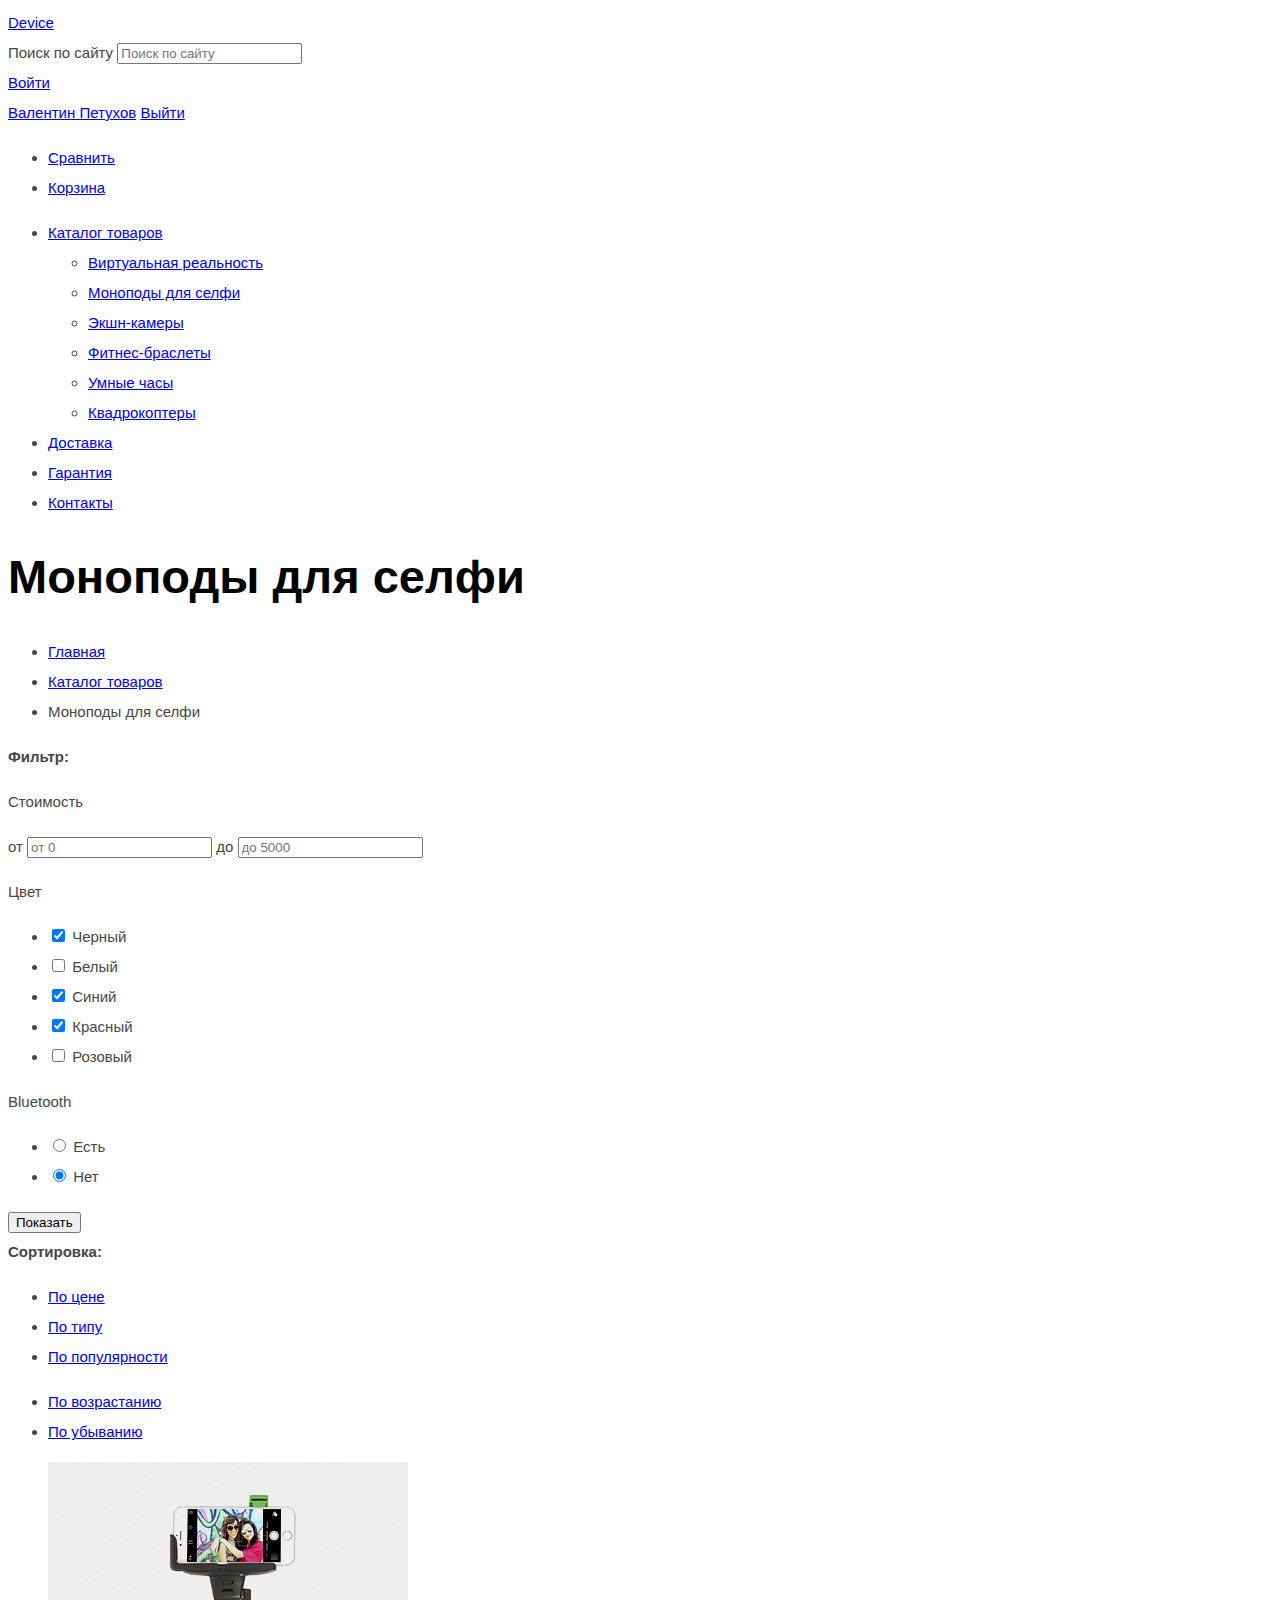
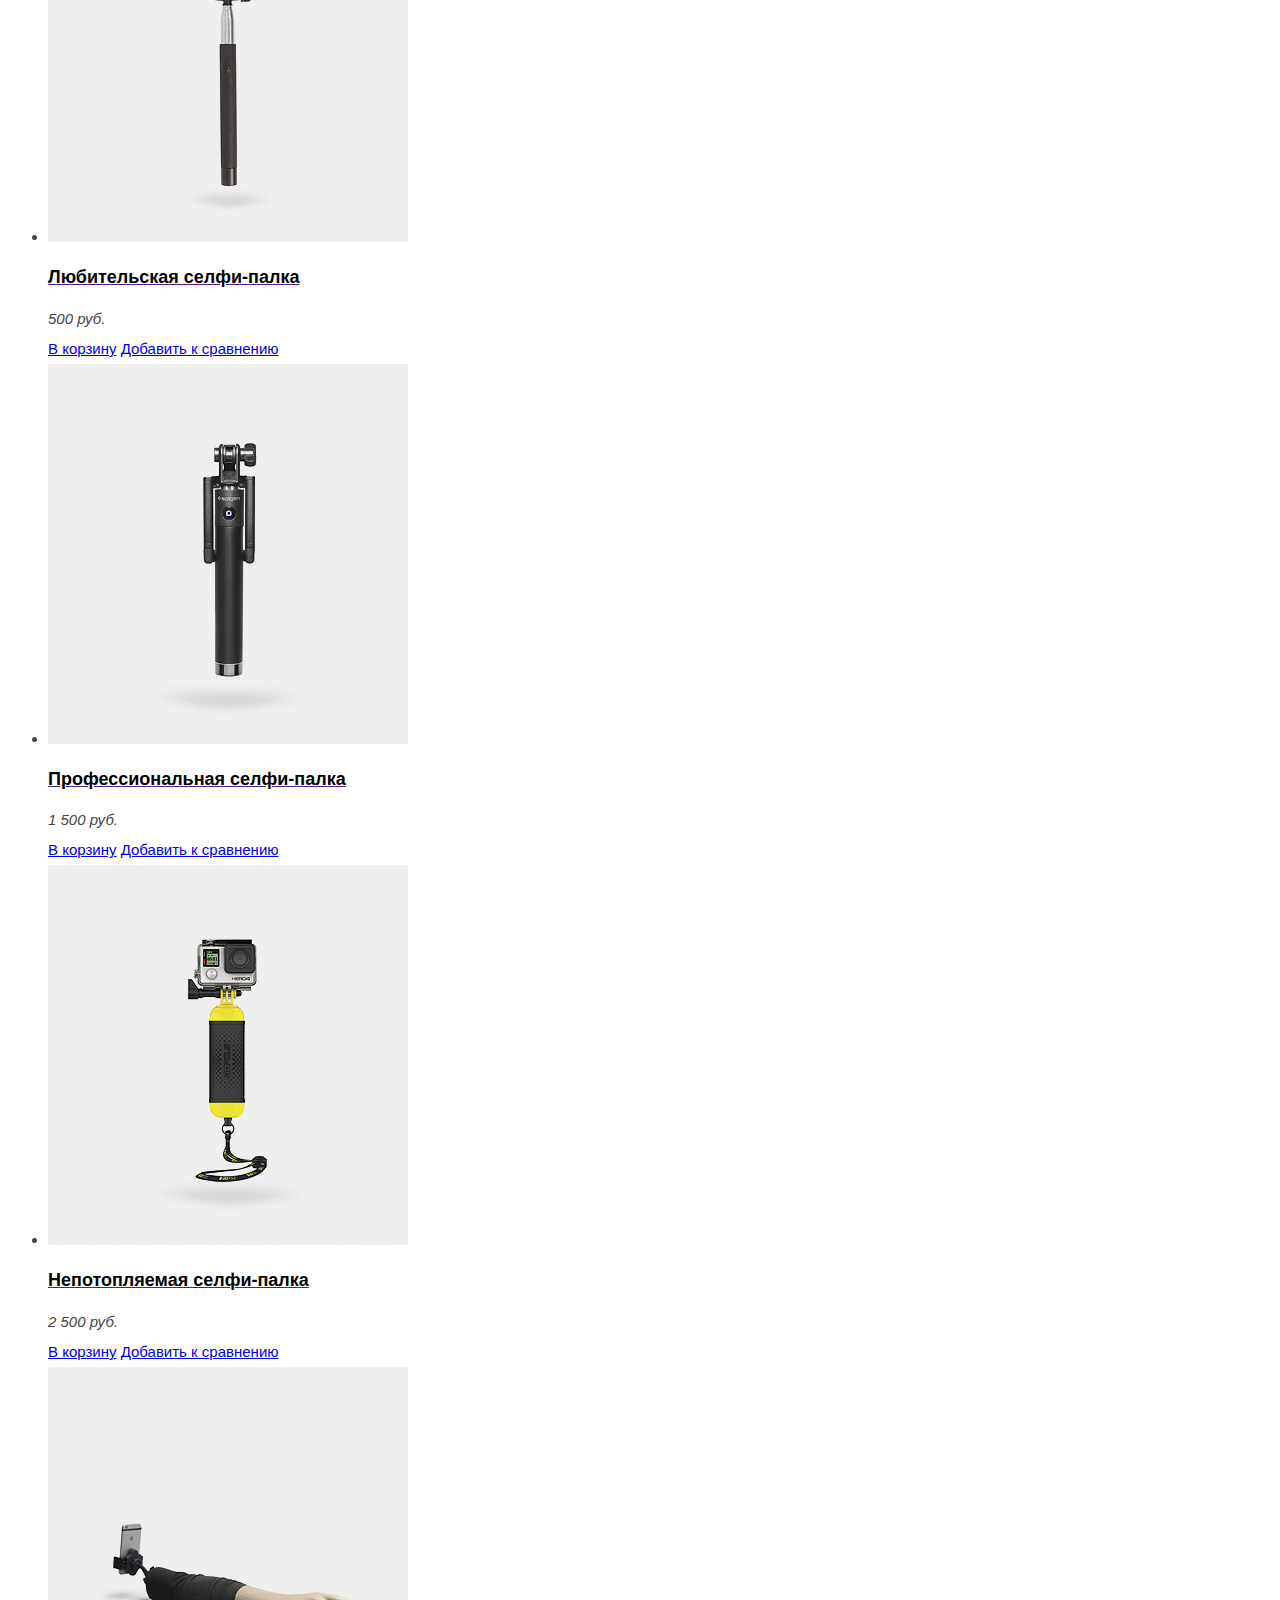
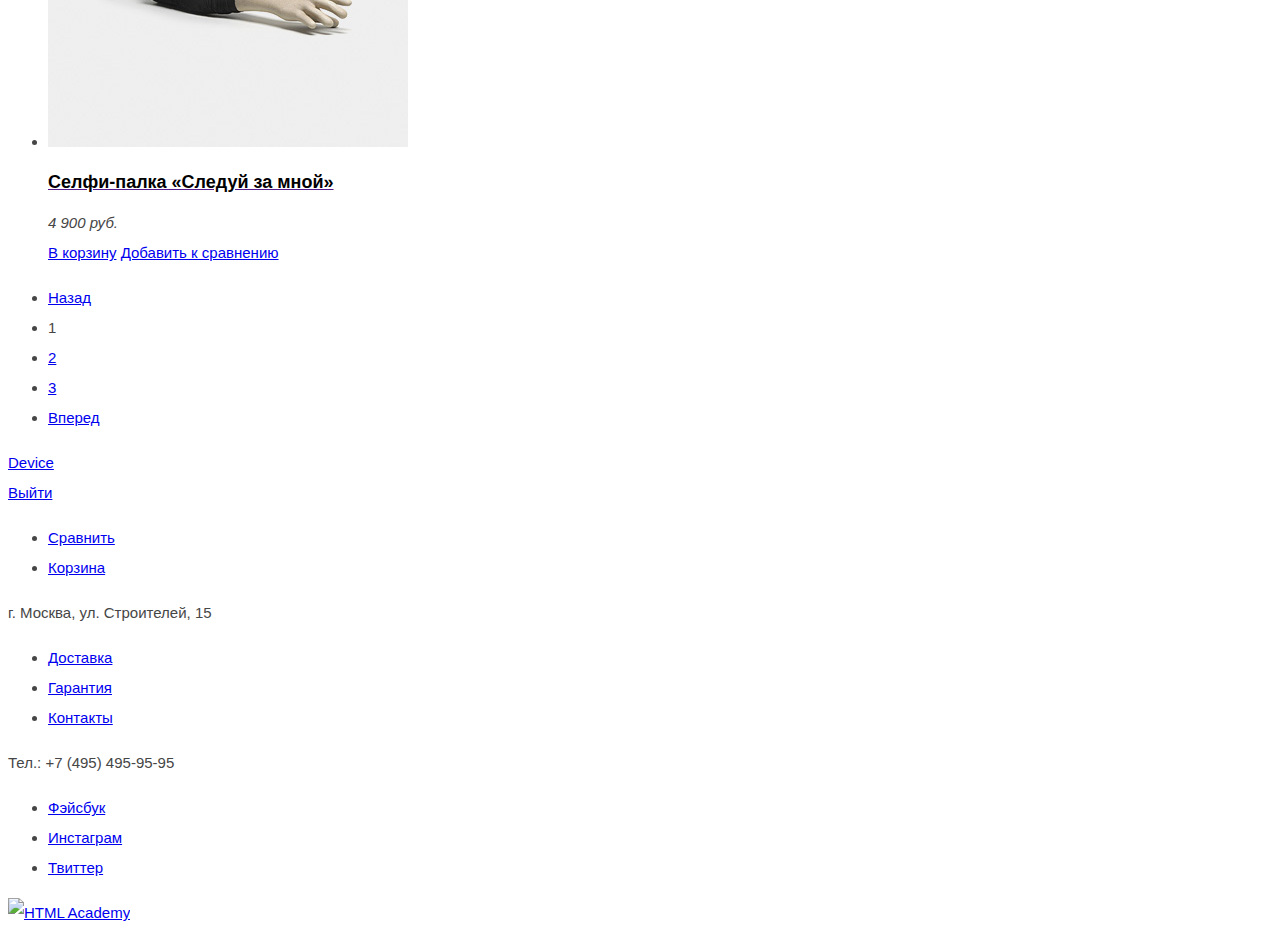
==== catalog.html @ 4ac7f6d6 "нарезка графики + подключение style.css" ====
<!DOCTYPE html>
<html lang="ru">
  <head>
    <meta charset="utf-8">
    <title>HTML Academy: Девайс</title>
    <link href="css/style.css" rel="stylesheet">
  </head>
  <body>
    <header class="main-head container">
      <section class="main-menu">
        <section class="logo">
          <a href="index.html" class="logo-link">Device</a>
        </section>
        <section class="user-menu">
          <section class="search">
            <form method="get">
              <label for="search-field">Поиск по сайту</label>
              <input type="search" id="search-field" name="search" placeholder="Поиск по сайту">
            </form>
          </section>
          <section class="login">
            <div class="login-enter">
              <a href="#">Войти</a>
            </div>
            <div class="login-info">
              <a href="#">Валентин Петухов</a>
              <a href="#">Выйти</a>
            </div>
          </section>
          <section class="cart">
            <ul class="cart-list">
              <li class="cart-item">
                <a href="#">Сравнить</a>
              </li>
              <li class="cart-item">
                <a href="#">Корзина</a>
              </li>
            </ul>
          </section>
        </section>
        <nav class="main-navigation">
          <ul>
            <li>
              <a href="#">Каталог товаров</a>
              <ul class="menu-catalog">
                <li>
                  <a href="#">Виртуальная реальность</a>
                </li>
                <li>
                  <a href="#">Моноподы для селфи</a>
                </li>
                <li>
                  <a href="#">Экшн-камеры</a>
                </li>
                <li>
                  <a href="#">Фитнес-браслеты</a>
                </li>
                <li>
                  <a href="#">Умные часы</a>
                </li>
                <li>
                  <a href="#">Квадрокоптеры</a>
                </li>
              </ul>
            </li>
            <li>
              <a href="#">Доставка</a>
            </li>
            <li>
              <a href="#">Гарантия</a>
            </li>
            <li>
              <a href="#">Контакты</a>
            </li>
          </ul>
        </nav>
      </section>
    </header>
    <main>
      <section class="title-catalog">
        <h1>Моноподы для селфи</h1>
      </section>
      <div class="breadcrumbs">
        <ul>
          <li>
            <a href="index.html">Главная</a>
          </li>
          <li>
            <a href="#">Каталог товаров</a>
          </li>
          <li>
            <a>Моноподы для селфи</a>
          </li>
        </ul>
      </div>
      <aside class="filter">
        <div class="filter-title">
          <b>Фильтр:</b>
        </div>
        <form action="#" method="get">
          <div class="filter-cost">
            <p class="filter-name">Стоимость</p>
            <div class="range-controls">
              <div class="scale">
                <div class="toggle-min"></div>
                <div class="toggle-max"></div>
              </div>
            </div>
            <div class="price-controls">
              <label for="min-price-field">от</label>
              <input type="text" id="min-price-field" name="min-price" placeholder="от 0">
              <label for="max-price-field">до</label>
              <input type="text" id="max-price-field" name="max-price" placeholder="до 5000">
            </div>
          </div>
          <div class="filter-color">
            <p class="filter-name">Цвет</p>
            <ul>
              <li>
                <input type="checkbox" id="black-field" name="black" checked>
                <label for="black-field">Черный</label>
              </li>
              <li>
                <input  type="checkbox" id="white-field" name="white">
                <label for="white-field">Белый</label>
              </li>
              <li>
                <input type="checkbox" id="blue-field" name="blue" checked>
                <label for="blue-field">Синий</label>
              </li>
              <li>
                <input type="checkbox" id="red-field" name="red" checked>
                <label for="red-field">Красный</label>
              </li>
              <li>
                <input type="checkbox" id="pink-field" name="pink">
                <label for="pink-field">Розовый</label>
              </li>
            </ul>
          </div>
          <div class="filter-bluetooth">
            <p class="filter-name">Bluetooth</p>
            <ul>
              <li>
                <input type="radio" id="yes-field" name="bluethooth" value="Есть" checked>
                <label for="yes-field">Есть</label>
              </li>
              <li>
                <input type="radio" id="no-field" name="bluethooth" value="Нет" checked>
                <label for="no-field">Нет</label>
              </li>
            </ul>
          </div>
          <button type="submit">Показать</button>
        </form>
      </aside>
      <section class="content-catalog">
        <div class="sorting">
          <b>Сортировка:</b>
          <ul class="sorting-list">
            <li>
              <a href="#">По цене</a>
            </li>
            <li>
              <a href="#">По типу</a>
            </li>
            <li>
              <a href="#">По популярности</a>
            </li>
          </ul>
          <ul class="sorting-sign">
            <li>
              <a href="#">По возрастанию</a>
            </li>
            <li>
              <a href="#">По убыванию</a>
            </li>
          </ul>
        </div>
      </section>
      <section class="shop-items">
        <ul>
          <li>
            <div class="items-foto">
              <img src="img/item-1.jpg" width="360" height="380" alt="Любительская селфи-палка">
            </div>
            <div class="items-description">
              <a href="" class="items-name"><h2>Любительская селфи-палка</h2></a>
              <i class="items-price">500 руб.</i>
            </div>
            <div class="items-add">
              <a href="#" class="btn">В корзину</a>
              <a href="#" class="items-comparison">Добавить к сравнению</a>
            </div>
          </li>
          <li>
            <div class="items-foto">
              <img src="img/item-2.jpg" width="360" height="380"  alt="Профессиональная селфи-палка ">
            </div>
            <div class="items-description">
              <a href="" class="items-name"><h2>Профессиональная селфи-палка</h2></a>
              <i class="items-price">1 500 руб.</i>
            </div>
            <div class="items-add">
              <a href="#" class="btn">В корзину</a>
              <a href="#" class="items-comparison">Добавить к сравнению</a>
            </div>
          </li>
          <li>
            <div class="items-foto">
              <img src="img/item-3.jpg" width="360" height="380"  alt="Непотопляемая селфи-палка">
            </div>
            <div class="items-description">
              <a href="" class="items-name"><h2>Непотопляемая селфи-палка</h2></a>
              <i class="items-price">2 500 руб.</i>
            </div>
            <div class="items-add">
              <a href="#" class="btn">В корзину</a>
              <a href="#" class="items-comparison">Добавить к сравнению</a>
            </div>
          </li>
          <li>
            <div class="items-foto">
              <img src="img/item-4.jpg" width="360" height="380"  alt="Селфи-палка «Следуй за мной»">
            </div>
            <div class="items-description">
              <a href="" class="items-name"><h2>Селфи-палка «Следуй за мной»</h2></a>
              <i class="items-price">4 900 руб.</i>
            </div>
            <div class="items-add">
              <a href="#" class="btn">В корзину</a>
              <a href="#" class="items-comparison">Добавить к сравнению</a>
            </div>
          </li>
        </ul>
      </section>
      <div class="pagination">
        <ul>
          <li>
            <a href="#">Назад</a>
          </li>
          <li>
            <a>1</a>
          </li>
          <li>
            <a href="#">2</a>
          </li>
          <li>
            <a href="#">3</a>
          </li>
          <li>
            <a href="#">Вперед</a>
          </li>
        </ul>
      </div>
    </main>
    <footer>
      <div class="container">
        <section class="user-menu-footer">
          <section class="logo">
            <a href="index.html" class="logo-link">Device</a>
          </section>
          <div class="login-enter">
            <a href="#">Выйти</a>
          </div>
          <section class="cart">
            <ul class="cart-list">
              <li class="cart-item">
                <a href="#">Сравнить</a>
              </li>
              <li class="cart-item">
                <a href="#">Корзина</a>
              </li>
            </ul>
            </section>
        </section>
        <section class="contacts-footer">
          <p>г. Москва, ул. Строителей, 15 </p>
          <ul>
            <li>
              <a href="#">Доставка</a>
            </li>
            <li>
              <a href="#">Гарантия</a>
            </li>
            <li>
              <a href="#">Контакты</a>
            </li>
          </ul>
          <p>Тел.: +7 (495) 495-95-95</p>
        </section>
        <section class="social-footer">
          <ul>
            <li>
              <a href="#" class="btn-social">Фэйсбук</a>
            </li>
            <li>
              <a href="#" class="btn-social">Инстаграм</a>
            </li>
            <li>
              <a href="#" class="btn-social">Твиттер</a>
            </li>
          </ul>
          <div class="html-academy">
            <a href="https://htmlacademy.ru/intensive/htmlcss">
              <img src="htmlacademy.png" width="27" height="34" alt="HTML Academy">
            </a>
          </div>
        </section>
      </div>
    </footer>
  </body>
</html>
---- css/style.css ----
html,
body {
  font-family: "Open Sans", Arial, sans-serif;
  font-size: 15px;
  line-height: 30px;
  font-weight: 400;
  color: #464646;
}

.title-catalog h1 {
  font-family: "Gilroy", Arial, sans-serif;
  font-size: 47px;
  line-height: 120%;
  font-weight: 700;
  color: #000000;
}

.items-name h2 {
  font-family: "Gilroy", Arial, sans-serif;
  font-size: 18px;
  line-height: 120%;
  font-weight: 700;
  color: #000000;
}
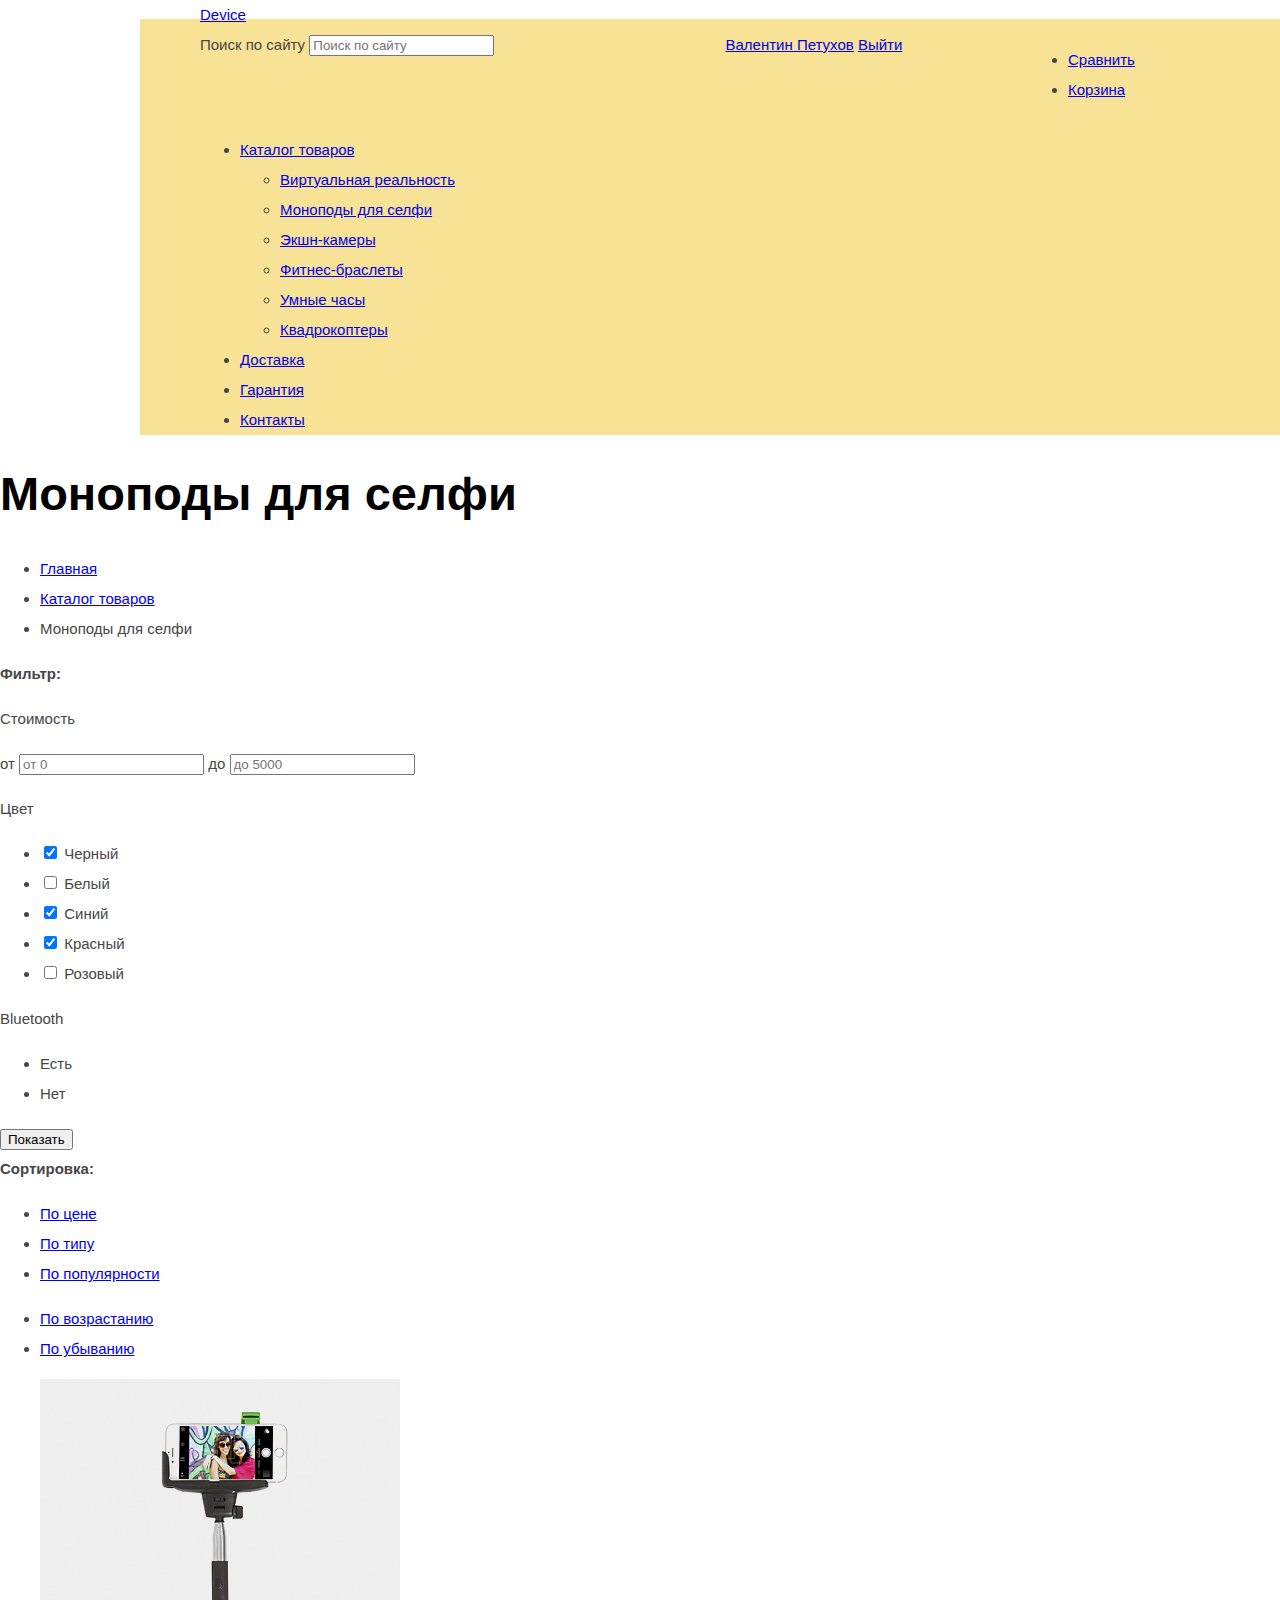
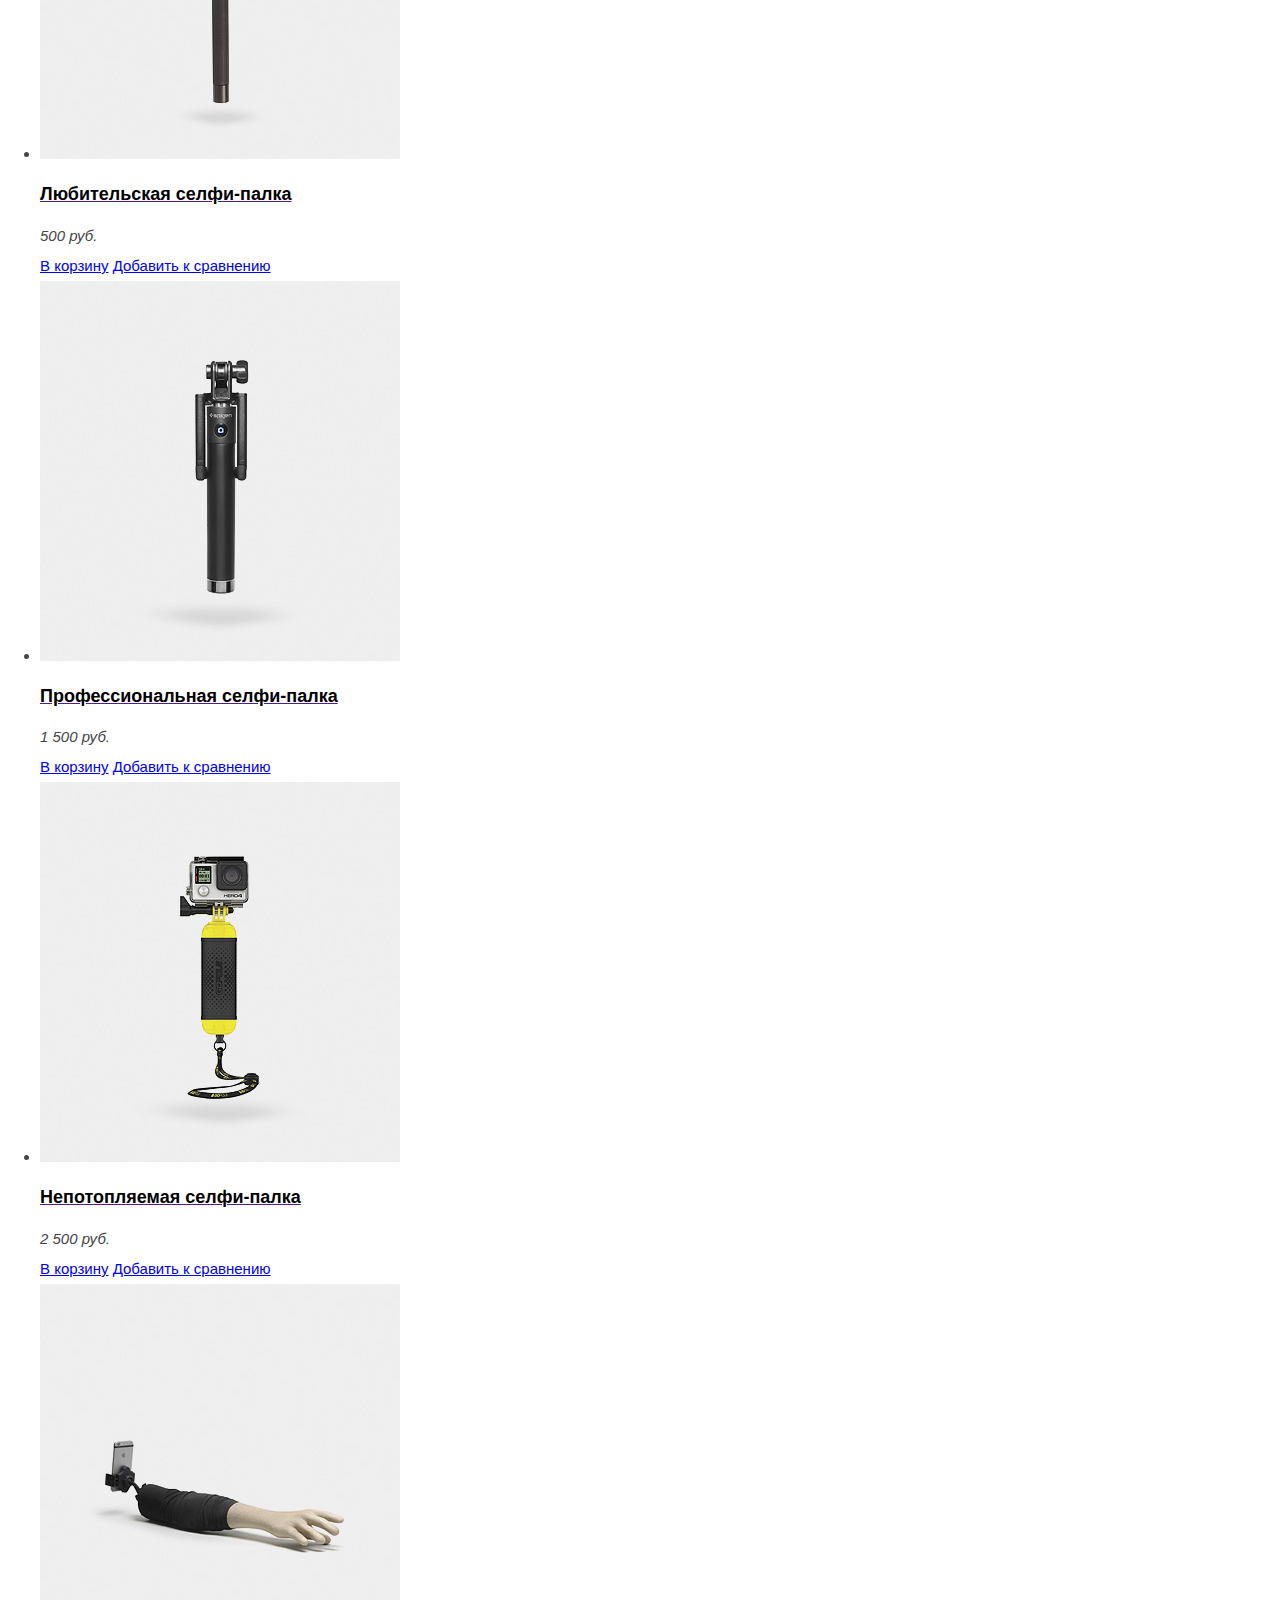
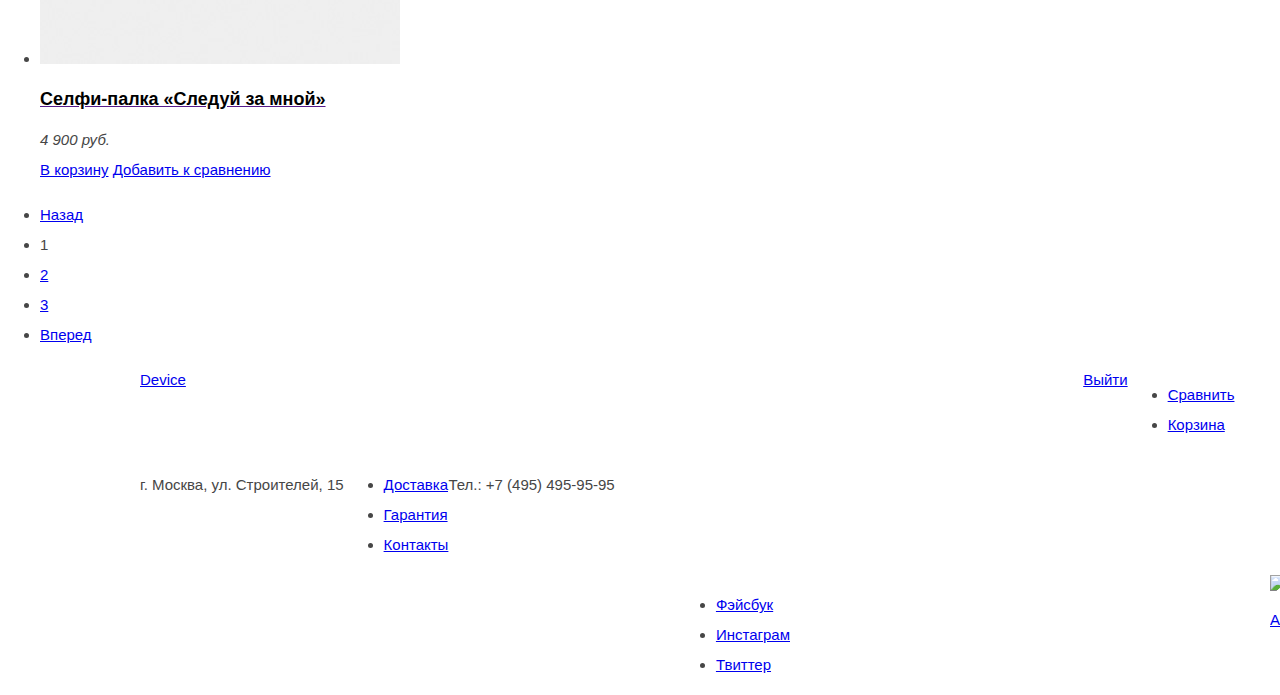
==== commit 30afefc6: "сетка index.html" ====
--- a/catalog.html
+++ b/catalog.html
@@ -19,7 +19,7 @@
             </form>
           </section>
           <section class="login">
-            <div class="login-enter">
+            <div class="login-enter  login-enter--hidden">
               <a href="#">Войти</a>
             </div>
             <div class="login-info">
--- a/css/style.css
+++ b/css/style.css
@@ -1,10 +1,19 @@
 html,
 body {
+  min-width: 1440px;
+  margin: 0;
+  padding: 0;
   font-family: "Open Sans", Arial, sans-serif;
   font-size: 15px;
   line-height: 30px;
   font-weight: 400;
   color: #464646;
+}
+
+.container {
+  width: 1160px;
+  margin: 0 auto;
+  padding: 0 10px;
 }
 
 .title-catalog h1 {
@@ -22,3 +31,306 @@
   font-weight: 700;
   color: #000000;
 }
+
+input[type="radio"] {
+  display: none;
+}
+
+
+/*=============== HEADER =================*/
+
+.main-header {
+  margin-bottom: 108px;
+  padding-top: 40px;
+}
+
+.logo {
+  width: 165px;
+}
+
+/*======= MAIN-MENU =======*/
+.main-menu {
+  width: 100%;
+  padding: 0 60px;
+  background-image: -webkit-linear-gradient(top, rgba(255, 255, 255, 0) 19px, #f7e296 19px);
+  background-image: linear-gradient(to bottom, rgba(255, 255, 255, 0) 19px, #f7e296 19px);
+  box-sizing: border-box;
+}
+
+.menu-wrapper {
+  display: -webkit-box;
+  display: -ms-flexbox;
+  display: flex;
+  -ms-flex-preferred-size: 1040px;
+      flex-basis: 1040px;
+  -ms-flex-wrap: wrap;
+      flex-wrap: wrap;
+  -ms-flex-negative: 0;
+      flex-shrink: 0;
+  -webkit-box-align: start;
+      -ms-flex-align: start;
+          align-items: flex-start;
+}
+
+.logo {
+  width: 100%;
+}
+
+.user-menu {
+  display: -webkit-box;
+  display: -ms-flexbox;
+  display: flex;
+  width: 100%;
+}
+
+.search {
+  width: 445px;
+  margin-right: auto;
+}
+
+.login {
+  width: 222px;
+  margin-right: auto;
+}
+
+.login-info--hidden {
+  display: none;
+}
+
+.login-enter--hidden {
+  display: none;
+}
+
+.cart {
+  width: 212px;
+}
+
+.main-navigation {
+  width: 100%;
+}
+
+.navigation-list {
+  display: -webkit-box;
+  display: -ms-flexbox;
+  display: flex;
+}
+
+
+/*======= SLIDER =======*/
+.slider-inner {
+  width: 100%;
+  padding: 0 60px 0 30px;
+  box-sizing: border-box;
+}
+
+.slide {
+  display: -webkit-box;
+  display: -ms-flexbox;
+  display: flex;
+  -ms-flex-preferred-size: 1040px;
+      flex-basis: 1040px;
+  -ms-flex-negative: 0;
+      flex-shrink: 0;
+  -webkit-box-pack: justify;
+      -ms-flex-pack: justify;
+          justify-content: space-between;
+}
+
+.slide-description {
+  width: 500px;
+}
+
+.slider-foto {
+  width: 526px;
+}
+
+
+
+/*============================== FOOTER =================================*/
+
+
+
+.main-footer {
+  padding-top: 66px;
+  padding-bottom: 79px;
+  background: #464646;
+}
+
+.footer-wrapper {
+  display: flex;
+  width: 1160px;
+  flex-wrap: wrap;
+}
+
+.user-menu-footer {
+  display: flex;
+  width: 1160px;
+  flex-shrink: 0;
+}
+
+.user-cart  {
+  width: 327px;
+  margin-left: auto;
+}
+
+.contacts-footer {
+  display: flex;
+  width: 1160px;
+  flex-shrink: 0;
+}
+
+.social-footer {
+  display: flex;
+  width: 1160px;
+  flex-shrink: 0;
+  justify-content: flex-end;
+}
+
+.social-footer-list {
+  width: 150px;
+  margin: 0;
+  margin-left: auto;
+  padding: 0;
+  list-style: none;
+}
+
+.html-academy {
+  width: 30px;
+  margin-left: 480px;
+}
+
+
+
+/*=============================== MAIN ===================================*/
+
+
+
+/*======= CATALOG =======*/
+.catalog-list {
+  display: -webkit-box;
+  display: -ms-flexbox;
+  display: flex;
+  width: 100%;
+  margin: 0;
+  padding: 0;
+  -webkit-box-pack: start;
+      -ms-flex-pack: start;
+          justify-content: flex-start;
+  -ms-flex-negative: 0;
+      flex-shrink: 0;
+  list-style: none;
+}
+
+.wrapper-img {
+  display: -webkit-box;
+  display: -ms-flexbox;
+  display: flex;
+  width: 160px;
+  height: 160px;
+  -webkit-box-pack: center;
+      -ms-flex-pack: center;
+          justify-content: center;
+  -webkit-box-align: center;
+      -ms-flex-align: center;
+          align-items: center;
+  background: #f7e296;
+}
+
+.catalog-item {
+  margin-right: 40px;
+}
+
+.catalog-item:nth-child(6n) {
+  margin-right: 0;
+}
+
+.wrapper-img img {
+  display: block;
+}
+
+.catalog-item:nth-child(2) .wrapper-img {
+  -webkit-box-align: end;
+      -ms-flex-align: end;
+          align-items: flex-end;
+}
+
+
+/*======= SERVICE =======*/
+.service {
+  margin-top: 80px;
+  padding-bottom: 70px;
+  background-image: -webkit-linear-gradient(top, rgba(255, 255, 255, 0) 100px, #e5e5e5 100px);
+  background-image: linear-gradient(to bottom, rgba(255, 255, 255, 0) 100px, #e5e5e5 100px);
+}
+
+.service-slider {
+  position: relative;
+  display: -webkit-box;
+  display: -ms-flexbox;
+  display: flex;
+  width: 100%;
+  -webkit-box-pack: justify;
+      -ms-flex-pack: justify;
+          justify-content: space-between;
+}
+
+.service-list {
+  width: 285px;
+  padding-top: 79px;
+  padding-bottom: 90px;
+  list-style: none;
+  border-right: 7px solid #000000;
+}
+
+
+.service-detals {
+  width: 760px;
+  padding-top: 79px;
+}
+
+
+
+/*======= BRANDS =======*/
+
+.brands {
+  margin-top: 106px;
+}
+
+.brands-list {
+  display: -webkit-box;
+  display: -ms-flexbox;
+  display: flex;
+  width: 100%;
+  margin: 0;
+  padding: 0;
+  -ms-flex-negative: 0;
+      flex-shrink: 0;
+  list-style: none;
+  box-sizing: border-box;
+}
+
+.brands-item {
+  width: 260px;
+  margin: auto;
+}
+
+/*======= INFO =======*/
+
+.info-block {
+  display: -webkit-box;
+  display: -ms-flexbox;
+  display: flex;
+  width: 1160px;
+  margin-top: 90px;
+  -webkit-box-pack: justify;
+      -ms-flex-pack: justify;
+          justify-content: space-between;
+}
+
+.about-us {
+  width: 463px;
+}
+
+.contacts {
+  width: 561px;
+}
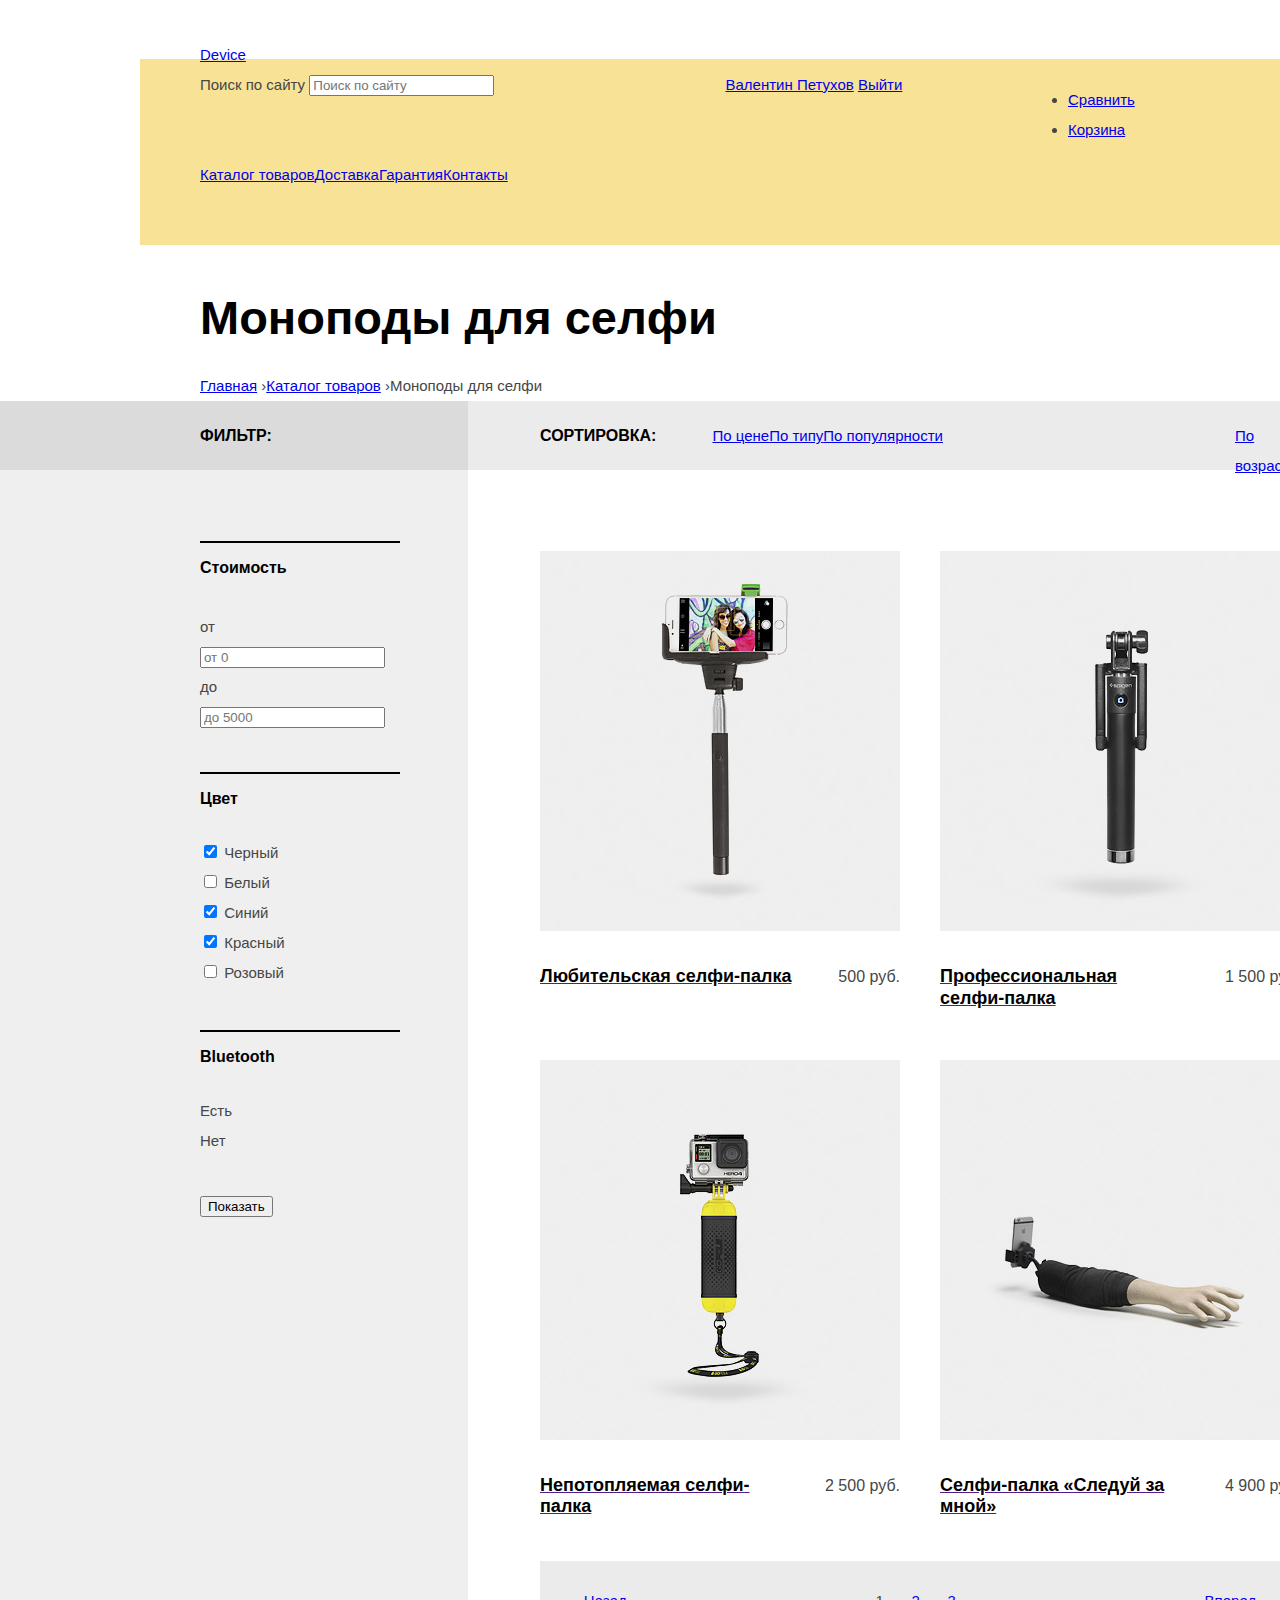
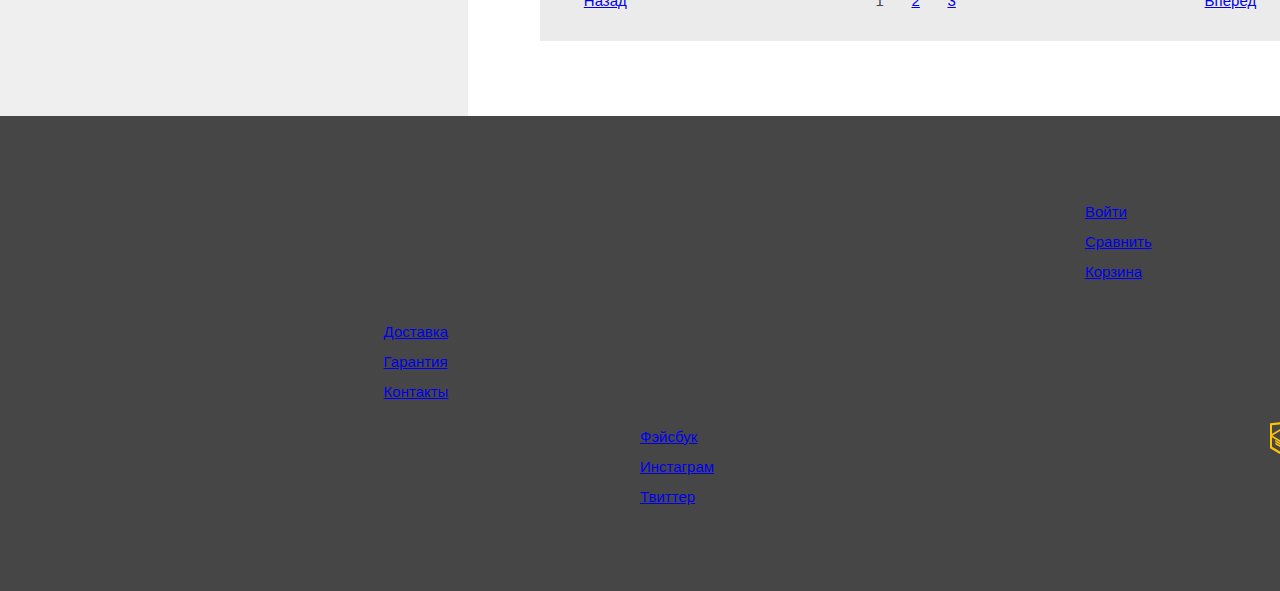
==== commit 2fae5c2a: "сетка catalog.html" ====
--- a/catalog.html
+++ b/catalog.html
@@ -6,7 +6,7 @@
     <link href="css/style.css" rel="stylesheet">
   </head>
   <body>
-    <header class="main-head container">
+    <header class="inner-header container">
       <section class="main-menu">
         <section class="logo">
           <a href="index.html" class="logo-link">Device</a>
@@ -39,258 +39,263 @@
           </section>
         </section>
         <nav class="main-navigation">
-          <ul>
-            <li>
-              <a href="#">Каталог товаров</a>
-              <ul class="menu-catalog">
-                <li>
-                  <a href="#">Виртуальная реальность</a>
-                </li>
-                <li>
-                  <a href="#">Моноподы для селфи</a>
-                </li>
-                <li>
-                  <a href="#">Экшн-камеры</a>
-                </li>
-                <li>
-                  <a href="#">Фитнес-браслеты</a>
-                </li>
-                <li>
-                  <a href="#">Умные часы</a>
-                </li>
-                <li>
-                  <a href="#">Квадрокоптеры</a>
-                </li>
-              </ul>
-            </li>
-            <li>
-              <a href="#">Доставка</a>
-            </li>
-            <li>
-              <a href="#">Гарантия</a>
-            </li>
-            <li>
-              <a href="#">Контакты</a>
-            </li>
-          </ul>
-        </nav>
+            <ul class="navigation-list  navigation-list--padding">
+              <li class="navigation-item  navigation-item--submenu">
+                <a href="#">Каталог товаров</a>
+                <ul class="navigation-sublist">
+                  <li class="sublist-item">
+                    <a href="#">Виртуальная реальность</a>
+                    <a href="catalog.html">Моноподы для селфи</a>
+                    <a href="#">Экшн-камеры</a>
+                  </li>
+                  <li class="sublist-item">
+                    <a href="#">Фитнес-браслеты</a>
+                    <a href="#">Умные часы</a>
+                  </li>
+                  <li class="sublist-item">
+                    <a href="#">Квадрокоптеры</a>
+                  </li>
+                </ul>
+              </li>
+              <li class="navigation-item">
+                <a href="#">Доставка</a>
+              </li>
+              <li class="navigation-item">
+                <a href="#">Гарантия</a>
+              </li>
+              <li class="navigation-item">
+                <a href="#">Контакты</a>
+              </li>
+            </ul>
       </section>
     </header>
     <main>
-      <section class="title-catalog">
+      <section class="title-catalog container">
         <h1>Моноподы для селфи</h1>
       </section>
-      <div class="breadcrumbs">
-        <ul>
-          <li>
+      <div class="breadcrumbs container">
+        <ul class="breadcrumbs-list">
+          <li class="breadcrumbs-item">
             <a href="index.html">Главная</a>
+            <span>&#8250</span>
           </li>
-          <li>
+          <li class="breadcrumbs-item">
             <a href="#">Каталог товаров</a>
+            <span>&#8250</span>
           </li>
-          <li>
+          <li class="breadcrumbs-item">
             <a>Моноподы для селфи</a>
           </li>
         </ul>
       </div>
-      <aside class="filter">
-        <div class="filter-title">
-          <b>Фильтр:</b>
-        </div>
-        <form action="#" method="get">
-          <div class="filter-cost">
-            <p class="filter-name">Стоимость</p>
-            <div class="range-controls">
-              <div class="scale">
-                <div class="toggle-min"></div>
-                <div class="toggle-max"></div>
+      <div class="inner-wrapper">
+        <aside class="filter">
+          <div class="filter-wrapper">
+            <div class="filter-title">
+              <b>Фильтр:</b>
+            </div>
+            <form action="#" method="get">
+              <div class="filter-cost">
+                <p class="filter-name">Стоимость</p>
+                <div class="range-controls">
+                  <div class="scale">
+                    <div class="toggle-min"></div>
+                    <div class="toggle-max"></div>
+                  </div>
+                </div>
+                <div class="price-controls">
+                  <label for="min-price-field">от</label>
+                  <input type="text" id="min-price-field" name="min-price" placeholder="от 0">
+                  <label for="max-price-field">до</label>
+                  <input type="text" id="max-price-field" name="max-price" placeholder="до 5000">
+                </div>
               </div>
-            </div>
-            <div class="price-controls">
-              <label for="min-price-field">от</label>
-              <input type="text" id="min-price-field" name="min-price" placeholder="от 0">
-              <label for="max-price-field">до</label>
-              <input type="text" id="max-price-field" name="max-price" placeholder="до 5000">
-            </div>
+              <div class="filter-color">
+                <p class="filter-name">Цвет</p>
+                <ul class="filter-color-list">
+                  <li class="filter-color-item">
+                    <input type="checkbox" id="black-field" name="black" checked>
+                    <label for="black-field">Черный</label>
+                  </li>
+                  <li class="filter-color-item">
+                    <input  type="checkbox" id="white-field" name="white">
+                    <label for="white-field">Белый</label>
+                  </li>
+                  <li class="filter-color-item">
+                    <input type="checkbox" id="blue-field" name="blue" checked>
+                    <label for="blue-field">Синий</label>
+                  </li>
+                  <li class="filter-color-item">
+                    <input type="checkbox" id="red-field" name="red" checked>
+                    <label for="red-field">Красный</label>
+                  </li>
+                  <li class="filter-color-item">
+                    <input type="checkbox" id="pink-field" name="pink">
+                    <label for="pink-field">Розовый</label>
+                  </li>
+                </ul>
+              </div>
+              <div class="filter-bluetooth">
+                <p class="filter-name">Bluetooth</p>
+                <ul class="filter-bluetooth-list">
+                  <li class="filter-bluetooth-item">
+                    <input type="radio" id="yes-field" name="bluethooth" value="Есть" checked>
+                    <label for="yes-field">Есть</label>
+                  </li>
+                  <li class="filter-bluetooth-item">
+                    <input type="radio" id="no-field" name="bluethooth" value="Нет" checked>
+                    <label for="no-field">Нет</label>
+                  </li>
+                </ul>
+              </div>
+              <button class="btn filter-btn" type="submit">Показать</button>
+            </form>
           </div>
-          <div class="filter-color">
-            <p class="filter-name">Цвет</p>
-            <ul>
-              <li>
-                <input type="checkbox" id="black-field" name="black" checked>
-                <label for="black-field">Черный</label>
-              </li>
-              <li>
-                <input  type="checkbox" id="white-field" name="white">
-                <label for="white-field">Белый</label>
-              </li>
-              <li>
-                <input type="checkbox" id="blue-field" name="blue" checked>
-                <label for="blue-field">Синий</label>
-              </li>
-              <li>
-                <input type="checkbox" id="red-field" name="red" checked>
-                <label for="red-field">Красный</label>
-              </li>
-              <li>
-                <input type="checkbox" id="pink-field" name="pink">
-                <label for="pink-field">Розовый</label>
-              </li>
-            </ul>
-          </div>
-          <div class="filter-bluetooth">
-            <p class="filter-name">Bluetooth</p>
-            <ul>
-              <li>
-                <input type="radio" id="yes-field" name="bluethooth" value="Есть" checked>
-                <label for="yes-field">Есть</label>
-              </li>
-              <li>
-                <input type="radio" id="no-field" name="bluethooth" value="Нет" checked>
-                <label for="no-field">Нет</label>
-              </li>
-            </ul>
-          </div>
-          <button type="submit">Показать</button>
-        </form>
-      </aside>
-      <section class="content-catalog">
-        <div class="sorting">
-          <b>Сортировка:</b>
-          <ul class="sorting-list">
-            <li>
-              <a href="#">По цене</a>
-            </li>
-            <li>
-              <a href="#">По типу</a>
-            </li>
-            <li>
-              <a href="#">По популярности</a>
-            </li>
-          </ul>
-          <ul class="sorting-sign">
-            <li>
-              <a href="#">По возрастанию</a>
-            </li>
-            <li>
-              <a href="#">По убыванию</a>
-            </li>
-          </ul>
-        </div>
-      </section>
-      <section class="shop-items">
-        <ul>
-          <li>
-            <div class="items-foto">
-              <img src="img/item-1.jpg" width="360" height="380" alt="Любительская селфи-палка">
-            </div>
-            <div class="items-description">
-              <a href="" class="items-name"><h2>Любительская селфи-палка</h2></a>
-              <i class="items-price">500 руб.</i>
-            </div>
-            <div class="items-add">
-              <a href="#" class="btn">В корзину</a>
-              <a href="#" class="items-comparison">Добавить к сравнению</a>
-            </div>
-          </li>
-          <li>
-            <div class="items-foto">
-              <img src="img/item-2.jpg" width="360" height="380"  alt="Профессиональная селфи-палка ">
-            </div>
-            <div class="items-description">
-              <a href="" class="items-name"><h2>Профессиональная селфи-палка</h2></a>
-              <i class="items-price">1 500 руб.</i>
-            </div>
-            <div class="items-add">
-              <a href="#" class="btn">В корзину</a>
-              <a href="#" class="items-comparison">Добавить к сравнению</a>
-            </div>
-          </li>
-          <li>
-            <div class="items-foto">
-              <img src="img/item-3.jpg" width="360" height="380"  alt="Непотопляемая селфи-палка">
-            </div>
-            <div class="items-description">
-              <a href="" class="items-name"><h2>Непотопляемая селфи-палка</h2></a>
-              <i class="items-price">2 500 руб.</i>
-            </div>
-            <div class="items-add">
-              <a href="#" class="btn">В корзину</a>
-              <a href="#" class="items-comparison">Добавить к сравнению</a>
-            </div>
-          </li>
-          <li>
-            <div class="items-foto">
-              <img src="img/item-4.jpg" width="360" height="380"  alt="Селфи-палка «Следуй за мной»">
-            </div>
-            <div class="items-description">
-              <a href="" class="items-name"><h2>Селфи-палка «Следуй за мной»</h2></a>
-              <i class="items-price">4 900 руб.</i>
-            </div>
-            <div class="items-add">
-              <a href="#" class="btn">В корзину</a>
-              <a href="#" class="items-comparison">Добавить к сравнению</a>
-            </div>
-          </li>
-        </ul>
-      </section>
-      <div class="pagination">
-        <ul>
-          <li>
-            <a href="#">Назад</a>
-          </li>
-          <li>
-            <a>1</a>
-          </li>
-          <li>
-            <a href="#">2</a>
-          </li>
-          <li>
-            <a href="#">3</a>
-          </li>
-          <li>
-            <a href="#">Вперед</a>
-          </li>
-        </ul>
+        </aside>
+        <section class="content-catalog">
+          <div class="content-catalog-wrapper">
+            <div class="sorting">
+              <b class="sorting-title">Сортировка:</b>
+              <ul class="sorting-list">
+                <li>
+                  <a href="#">По цене</a>
+                </li>
+                <li>
+                  <a href="#">По типу</a>
+                </li>
+                <li>
+                  <a href="#">По популярности</a>
+                </li>
+              </ul>
+              <ul class="sorting-sign">
+                <li>
+                  <a href="#">По возрастанию</a>
+                </li>
+                <li>
+                  <a href="#">По убыванию</a>
+                </li>
+              </ul>
+            </div>
+            <section class="shop-items">
+              <ul class="shop-items-list">
+                <li>
+                  <div class="items-foto">
+                    <img src="img/item-1.jpg" width="360" height="380" alt="Любительская селфи-палка">
+                  </div>
+                  <div class="items-description">
+                    <a href="" class="items-name"><h2>Любительская селфи-палка</h2></a>
+                    <i class="items-price">500 руб.</i>
+                  </div>
+                   <div class="items-add">
+                      <a href="#" class="btn">В корзину</a>
+                      <a href="#" class="items-comparison">Добавить к сравнению</a>
+                  </div>
+                </li>
+                <li>
+                  <div class="items-foto">
+                    <img src="img/item-2.jpg" width="360" height="380"  alt="Профессиональная селфи-палка ">
+                  </div>
+                  <div class="items-description">
+                    <a href="" class="items-name"><h2>Профессиональная<br> селфи-палка</h2></a>
+                    <i class="items-price">1 500 руб.</i>
+                  </div>
+                  <div class="items-add">
+                    <a href="#" class="btn">В корзину</a>
+                    <a href="#" class="items-comparison">Добавить к сравнению</a>
+                  </div>
+                </li>
+                <li>
+                  <div class="items-foto">
+                    <img src="img/item-3.jpg" width="360" height="380"  alt="Непотопляемая селфи-палка">
+                  </div>
+                  <div class="items-description">
+                    <a href="" class="items-name"><h2>Непотопляемая селфи-палка</h2></a>
+                    <i class="items-price">2 500 руб.</i>
+                  </div>
+                  <div class="items-add">
+                    <a href="#" class="btn">В корзину</a>
+                    <a href="#" class="items-comparison">Добавить к сравнению</a>
+                  </div>
+                </li>
+                <li>
+                  <div class="items-foto">
+                    <img src="img/item-4.jpg" width="360" height="380"  alt="Селфи-палка «Следуй за мной»">
+                  </div>
+                  <div class="items-description">
+                    <a href="" class="items-name"><h2>Селфи-палка «Следуй за мной»</h2></a>
+                    <i class="items-price">4 900 руб.</i>
+                  </div>
+                  <div class="items-add">
+                    <a href="#" class="btn">В корзину</a>
+                    <a href="#" class="items-comparison">Добавить к сравнению</a>
+                  </div>
+                </li>
+              </ul>
+            </section>
+            <div class="pagination">
+              <ul class="pagination-list">
+                <li class="pagination-item  pagination-item--prev">
+                  <a href="#">Назад</a>
+                </li>
+                <li class="pagination-item">
+                  <a>1</a>
+                </li>
+                <li class="pagination-item">
+                  <a href="#">2</a>
+                </li>
+                <li class="pagination-item">
+                  <a href="#">3</a>
+                </li>
+                <li class="pagination-item  pagination-item--next">
+                  <a href="#">Вперед</a>
+                </li>
+              </ul>
+            </div>
+         </div>
+        </section>
       </div>
     </main>
-    <footer>
-      <div class="container">
+    <footer class="main-footer">
+      <div class="footer-wrapper container">
         <section class="user-menu-footer">
           <section class="logo">
-            <a href="index.html" class="logo-link">Device</a>
-          </section>
-          <div class="login-enter">
-            <a href="#">Выйти</a>
+            <a class="logo-link">Device</a>
+          </section>
+          <section class="user-cart">
+            <ul class="user-cart-list">
+              <li class="user-cart-item">
+                <a href="#">Войти</a>
+              </li>
+              <li class="user-cart-item">
+                <a href="#">Сравнить</a>
+              </li>
+              <li class="user-cart-item">
+                <a href="#">Корзина</a>
+              </li>
+            </ul>
+          </section>
+        </section>
+        <section class="contacts-footer">
+          <div class="contacts-footer-adress">
+            <p>г. Москва, ул. Строителей, 15 </p>
           </div>
-          <section class="cart">
-            <ul class="cart-list">
-              <li class="cart-item">
-                <a href="#">Сравнить</a>
-              </li>
-              <li class="cart-item">
-                <a href="#">Корзина</a>
-              </li>
-            </ul>
-            </section>
-        </section>
-        <section class="contacts-footer">
-          <p>г. Москва, ул. Строителей, 15 </p>
-          <ul>
-            <li>
+          <ul class="contacts-footer-list">
+            <li class="contacts-footer-item">
               <a href="#">Доставка</a>
             </li>
-            <li>
+            <li class="contacts-footer-item">
               <a href="#">Гарантия</a>
             </li>
-            <li>
+            <li class="contacts-footer-item">
               <a href="#">Контакты</a>
             </li>
           </ul>
-          <p>Тел.: +7 (495) 495-95-95</p>
+          <div class="contacts-footer-phone">
+            <p>Тел.: +7 (495) 495-95-95</p>
+          </div>
         </section>
         <section class="social-footer">
-          <ul>
+          <ul class="social-footer-list">
             <li>
               <a href="#" class="btn-social">Фэйсбук</a>
             </li>
@@ -303,7 +308,7 @@
           </ul>
           <div class="html-academy">
             <a href="https://htmlacademy.ru/intensive/htmlcss">
-              <img src="htmlacademy.png" width="27" height="34" alt="HTML Academy">
+              <img src="img/htmlacademy.png" width="27" height="34" alt="HTML Academy">
             </a>
           </div>
         </section>
--- a/css/style.css
+++ b/css/style.css
@@ -14,22 +14,6 @@
   width: 1160px;
   margin: 0 auto;
   padding: 0 10px;
-}
-
-.title-catalog h1 {
-  font-family: "Gilroy", Arial, sans-serif;
-  font-size: 47px;
-  line-height: 120%;
-  font-weight: 700;
-  color: #000000;
-}
-
-.items-name h2 {
-  font-family: "Gilroy", Arial, sans-serif;
-  font-size: 18px;
-  line-height: 120%;
-  font-weight: 700;
-  color: #000000;
 }
 
 input[type="radio"] {
@@ -113,6 +97,58 @@
   display: -webkit-box;
   display: -ms-flexbox;
   display: flex;
+  margin: 0;
+  padding: 0;
+  padding-bottom: 170px;
+  list-style: none;
+  box-sizing: border-box;
+}
+
+.navigation-item--submenu {
+  position: relative;
+}
+
+.navigation-item--submenu:hover .navigation-sublist,
+.navigation-item--submenu:active .navigation-sublist{
+  display: flex;
+}
+
+.navigation-sublist {
+  position: absolute;
+  left: -60px;
+  display: none;
+  width: 1160px;
+  margin: 0;
+  padding: 0;
+  padding-top: 23px;
+  padding-bottom: 28px;
+  z-index: 15;
+  background: #f7e296;
+}
+
+.sublist-item {
+  display: inline-block;
+  width: 180px;
+  margin: 0;
+  padding: 0;
+  font-size: 0;
+}
+
+.sublist-item:nth-child(2) {
+  margin-right: 20px;
+  margin-left: 60px;
+}
+
+.sublist-item a {
+  width: 100%;
+  display: block;
+  margin: 0;
+  font-family: "Open Sans Light", Arial, sans-serif;
+  font-size: 15px;
+  line-height: 36px;
+  font-weight: 400;
+  color: #000000;
+  text-decoration: none;
 }
 
 
@@ -334,3 +370,333 @@
 .contacts {
   width: 561px;
 }
+
+
+
+
+
+/*==================================== CATALOG.HTML ======================================*/
+
+/*=============== HEADER =================*/
+
+.inner-header {
+  margin-bottom: 45px;
+  padding-top: 40px;
+}
+
+.navigation-list--padding {
+  padding-bottom: 55px;
+}
+
+
+
+/*=============== MAIN =================*/
+
+.title-catalog h1 {
+  margin: 0;
+  margin-left: 60px;
+  font-family: "Gilroy", Arial, sans-serif;
+  font-size: 47px;
+  line-height: 120%;
+  font-weight: 700;
+  color: #000000;
+}
+
+.breadcrumbs {
+  margin-top: 25px;
+}
+
+.breadcrumbs-list {
+  display: flex;
+  width: 100%;
+  margin: 0;
+  margin-left: 60px;
+  padding: 0;
+  list-style: none;
+}
+
+.inner-wrapper {
+  display: flex;
+  width: 1440px;
+  margin: 0 auto;
+}
+
+
+/*=============== FILTER =================*/
+
+
+.filter {
+  width: 468px;
+  background-image: linear-gradient(to bottom, #dbdbdb 69px, #efefef 19px);
+}
+
+.filter-wrapper {
+  width: 328px;
+  margin: 0;
+  margin-left: auto;
+  padding-left: 60px;
+  padding-right: 68px;
+  box-sizing: border-box;
+}
+
+.filter-title {
+  margin: 0;
+  padding: 25px 0;
+  font-family: "Gilroy ExtraBold", Arial, sans-serif;
+  font-size: 16px;
+  line-height: 120%;
+  font-weight: 700;
+  color: #000000;
+  text-transform: uppercase;
+}
+
+.filter-cost {
+  margin-top: 70px;
+  border-top: 2px solid #000000;
+  box-sizing: border-box;
+}
+
+.filter-name {
+  margin: 0;
+  padding: 15px 0;
+  font-family: "Gilroy ExtraBold", Arial, sans-serif;
+  font-size: 16px;
+  line-height: 120%;
+  font-weight: 700;
+  color: #000000;
+  box-sizing: border-box;
+}
+
+.range-controls {
+  margin-top: 20px;
+}
+
+.filter-color {
+  margin-top: 40px;
+  border-top: 2px solid #000000;
+}
+
+.filter-color-list {
+  display: flex;
+  width: 100%;
+  margin: 0;
+  margin-top: 15px;
+  padding: 0;
+  flex-wrap: wrap;
+  flex-shrink: 0;
+  align-content: space-between;
+  list-style: none;
+}
+
+.filter-color-item {
+  width: 100%;
+}
+
+.filter-bluetooth {
+  margin-top: 42px;
+  border-top: 2px solid #000000;
+}
+
+.filter-bluetooth-list {
+  display: flex;
+  width: 100%;
+  margin: 0;
+  margin-top: 15px;
+  padding: 0;
+  flex-wrap: wrap;
+  flex-shrink: 0;
+  align-content: space-between;
+  list-style: none;
+}
+
+.filter-bluetooth-item {
+  width: 100%;
+}
+
+.filter-btn {
+  margin-top: 40px;
+}
+
+
+
+
+/*=============== CONTENT-CATALOG =================*/
+
+
+.content-catalog {
+  width: 972px;
+  background-image: linear-gradient(to bottom, #ebebeb 69px, #ffffff 19px);
+}
+
+.content-catalog-wrapper {
+  width: 760px;
+  margin: 0;
+  margin-left: 72px;
+}
+
+
+
+/*=============== SORTING =================*/
+
+.sorting {
+  display: flex;
+  width: 100%;
+  align-items: baseline;
+}
+
+.sorting-title {
+  margin: 0;
+  padding: 25px 0;
+  font-family: "Gilroy ExtraBold", Arial, sans-serif;
+  font-size: 16px;
+  line-height: 120%;
+  font-weight: 700;
+  color: #000000;
+  text-transform: uppercase;
+}
+
+.sorting-list {
+  display: flex;
+  width: 285px;
+  margin: 0;
+  margin-left: 56px;
+  margin-right: auto;
+  padding: 0;
+  list-style: none;
+}
+
+.sorting-sign {
+  display: flex;
+  width: 65px;
+  margin: 0;
+  padding: 0;
+  list-style: none;
+}
+
+
+
+
+/*=============== SHOP-ITEMS =================*/
+
+.shop-items {
+  margin: 0;
+  margin-top: 70px;
+  margin-bottom: 43px;
+}
+
+.shop-items-list {
+  display: flex;
+  width: 100%;
+  margin: 0;
+  padding: 0;
+  flex-wrap: wrap;
+  flex-shrink: 0;
+  align-content: space-between;
+  list-style: none;
+}
+
+.shop-items-list li {
+  position: relative;
+  width: 360px;
+  margin: 0;
+  margin-right: 40px;
+  margin-bottom: 50px;
+  cursor: pointer;
+}
+
+.shop-items-list li:nth-child(2n) {
+  margin-right: 0;
+}
+.shop-items-list li:nth-last-child(-n+2) {
+  margin-bottom: 0;
+}
+
+.shop-items-list li:hover .items-add {
+  display: flex;
+}
+
+.items-foto img {
+  display: block;
+}
+
+.items-description {
+  display: flex;
+  width: 100%;
+  margin-top: 35px;
+  justify-content: space-between;
+  align-items: baseline;
+}
+
+.items-name {
+  width: 255px;
+}
+
+.items-name h2 {
+  margin: 0;
+  font-family: "Gilroy", Arial, sans-serif;
+  font-size: 18px;
+  line-height: 120%;
+  font-weight: 700;
+  color: #000000;
+}
+
+.items-price {
+  margin: 0;
+  font-family: "Gilroy Light", Arial, sans-serif;
+  font-size: 16px;
+  line-height: 120%;
+  font-weight: 400;
+  font-style: normal;
+  color: #464646;
+}
+
+.items-add {
+  position: absolute;
+  top: 0;
+  display: none;
+  width: 360px;
+  height: 380px;
+  flex-wrap: wrap;
+  align-content: center;
+  background: rgba(243, 243, 243, 0.7);
+}
+
+.items-add a {
+  width: 202px;
+  margin: auto;
+}
+
+
+
+
+/*=============== PAGINATOR =================*/
+
+
+.pagination {
+  margin-bottom: 75px;
+}
+
+.pagination-list {
+  display: flex;
+  width: 100%;
+  margin: 0;
+  padding: 25px 30px;
+  background: #ebebeb;
+  list-style: none;
+  box-sizing: border-box;
+}
+
+.pagination-item {
+  margin: auto;
+}
+
+.pagination-item--prev {
+  margin-right: 235px;
+}
+
+.pagination-item--next {
+  margin-left: 235px;
+}
+
+
+
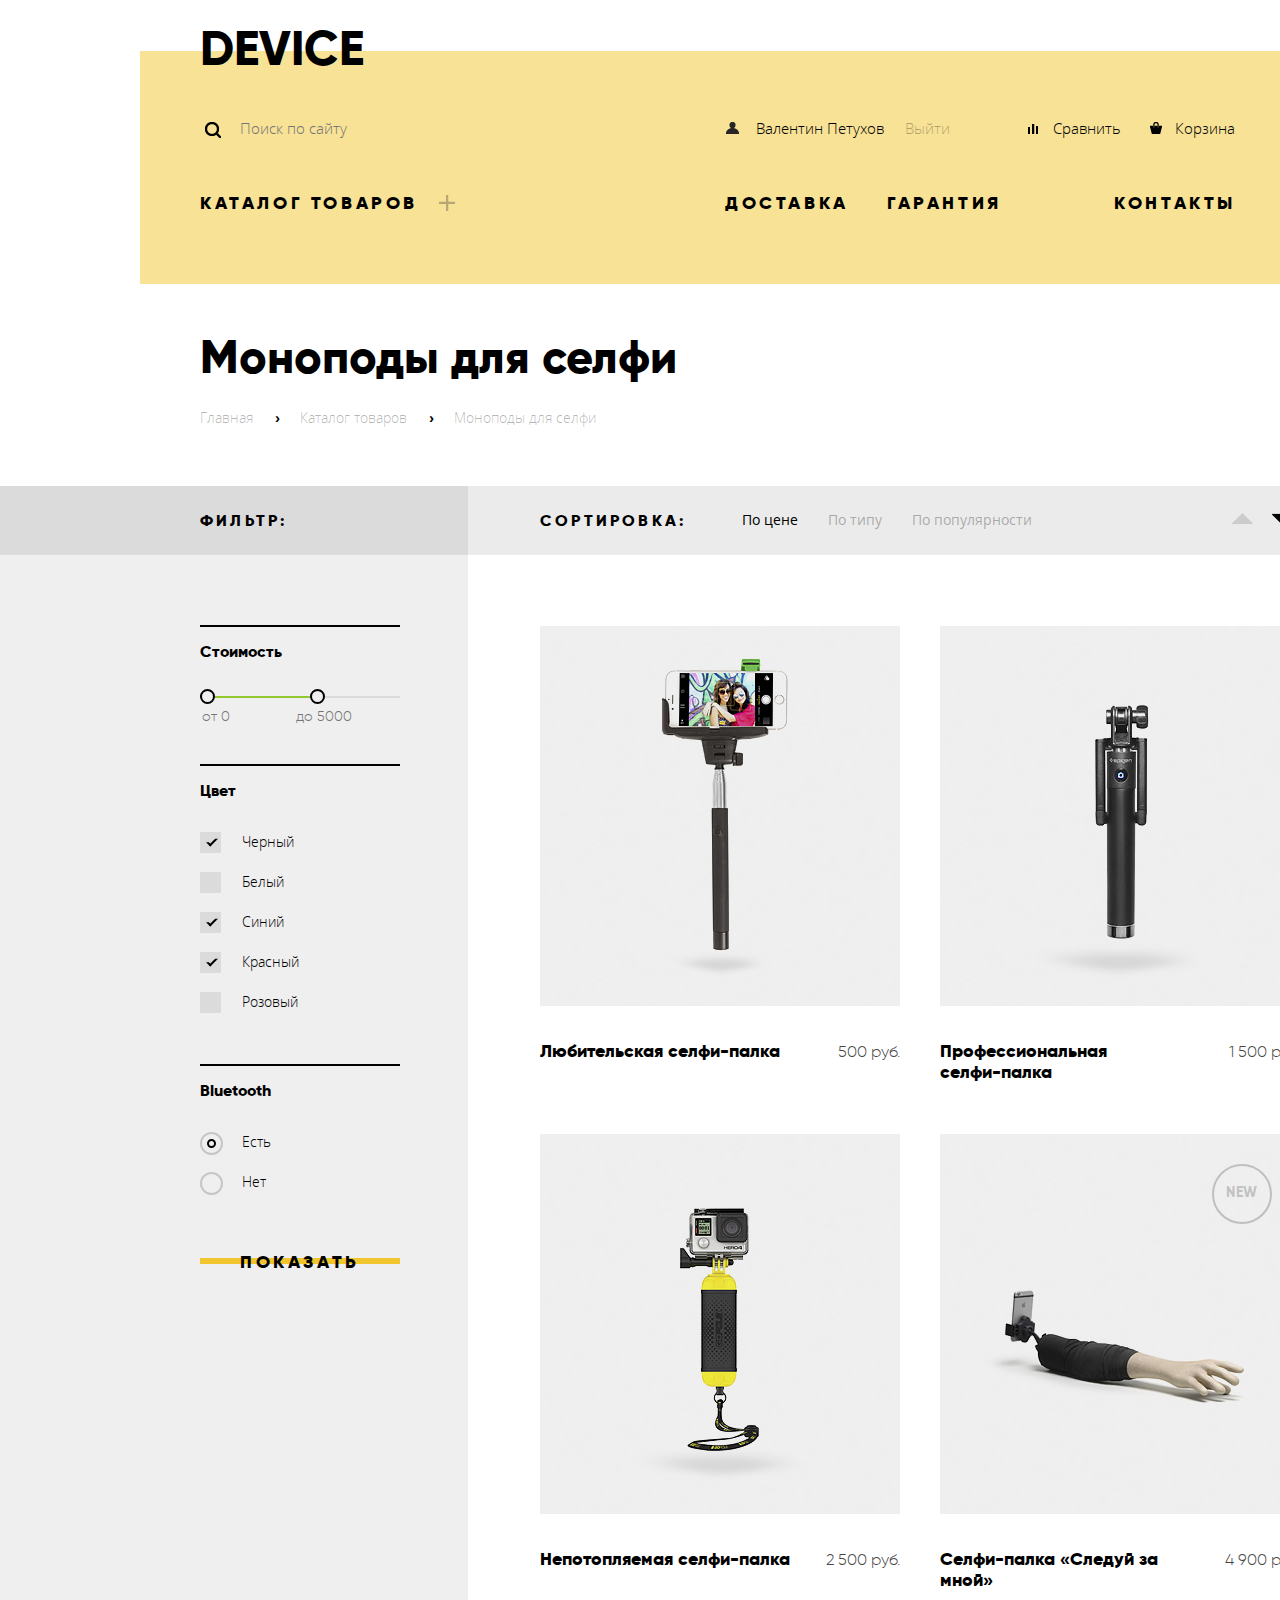
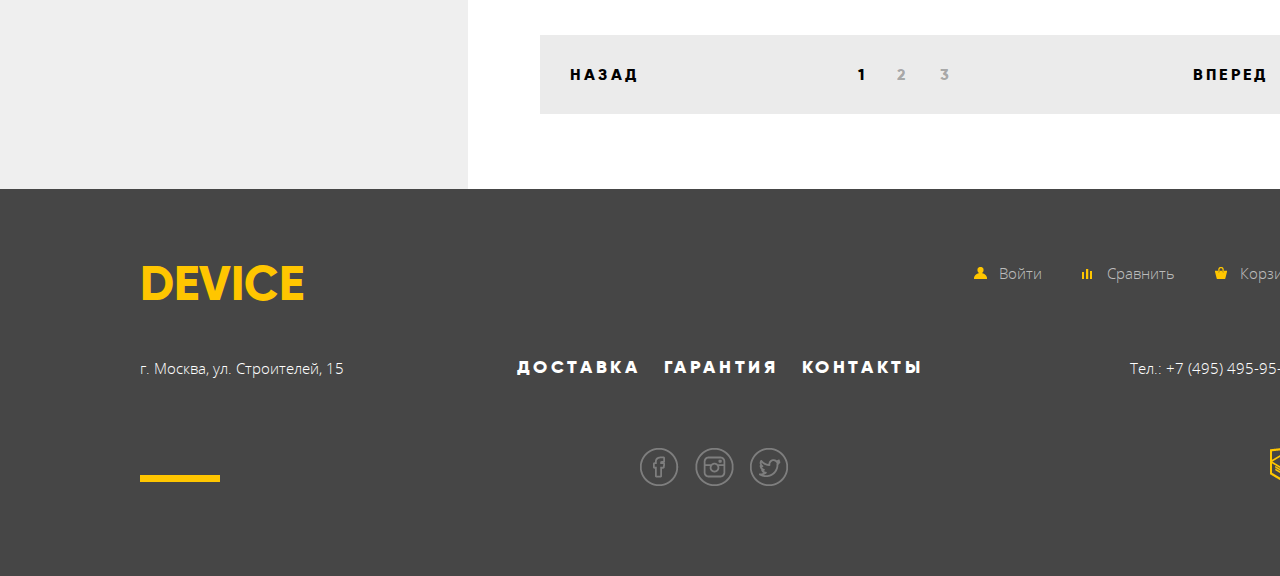
==== commit eb2de102: "оформление в соответствии с макетом" ====
--- a/catalog.html
+++ b/catalog.html
@@ -6,25 +6,28 @@
     <link href="css/style.css" rel="stylesheet">
   </head>
   <body>
-    <header class="inner-header container">
+    <header class="main-header container">
       <section class="main-menu">
         <section class="logo">
           <a href="index.html" class="logo-link">Device</a>
         </section>
         <section class="user-menu">
           <section class="search">
-            <form method="get">
-              <label for="search-field">Поиск по сайту</label>
-              <input type="search" id="search-field" name="search" placeholder="Поиск по сайту">
-            </form>
-          </section>
+              <form method="get">
+                <div class="input-wrapper">
+                  <label for="search-field">Поиск по сайту</label>
+                  <input type="search" id="search-field" name="search" placeholder="Поиск по сайту">
+                  <button class="search-btn" type="submit">Найти</button>
+                </div>
+              </form>
+            </section>
           <section class="login">
             <div class="login-enter  login-enter--hidden">
-              <a href="#">Войти</a>
+              <a class="login-enter-link" href="#">Войти</a>
             </div>
             <div class="login-info">
-              <a href="#">Валентин Петухов</a>
-              <a href="#">Выйти</a>
+              <a class="login-info-username" href="#">Валентин Петухов</a>
+              <a class="login-info-exit" href="#">Выйти</a>
             </div>
           </section>
           <section class="cart">
@@ -39,9 +42,9 @@
           </section>
         </section>
         <nav class="main-navigation">
-            <ul class="navigation-list  navigation-list--padding">
+            <ul class="navigation-list">
               <li class="navigation-item  navigation-item--submenu">
-                <a href="#">Каталог товаров</a>
+                <a class="navigation-item--plus" href="#">Каталог товаров</a>
                 <ul class="navigation-sublist">
                   <li class="sublist-item">
                     <a href="#">Виртуальная реальность</a>
@@ -99,9 +102,10 @@
                 <p class="filter-name">Стоимость</p>
                 <div class="range-controls">
                   <div class="scale">
-                    <div class="toggle-min"></div>
-                    <div class="toggle-max"></div>
-                  </div>
+                    <div class="bar"></div>
+                  </div>
+                  <div class="toggle toggle-min"></div>
+                  <div class="toggle toggle-max"></div>
                 </div>
                 <div class="price-controls">
                   <label for="min-price-field">от</label>
@@ -143,7 +147,7 @@
                     <label for="yes-field">Есть</label>
                   </li>
                   <li class="filter-bluetooth-item">
-                    <input type="radio" id="no-field" name="bluethooth" value="Нет" checked>
+                    <input type="radio" id="no-field" name="bluethooth" value="Нет">
                     <label for="no-field">Нет</label>
                   </li>
                 </ul>
@@ -157,28 +161,28 @@
             <div class="sorting">
               <b class="sorting-title">Сортировка:</b>
               <ul class="sorting-list">
-                <li>
-                  <a href="#">По цене</a>
-                </li>
-                <li>
+                <li class="sorting-item">
+                  <a href="#" class="sorting-link active">По цене</a>
+                </li>
+                <li class="sorting-item">
                   <a href="#">По типу</a>
                 </li>
-                <li>
+                <li class="sorting-item">
                   <a href="#">По популярности</a>
                 </li>
               </ul>
               <ul class="sorting-sign">
-                <li>
-                  <a href="#">По возрастанию</a>
-                </li>
-                <li>
-                  <a href="#">По убыванию</a>
+                <li class="sign-item">
+                  <a class="sign-link sign-up" href="#">По возрастанию</a>
+                </li>
+                <li class="sign-item">
+                  <a class="sign-link sign-down active" href="#">По убыванию</a>
                 </li>
               </ul>
             </div>
             <section class="shop-items">
               <ul class="shop-items-list">
-                <li>
+                <li class="shop-items-article">
                   <div class="items-foto">
                     <img src="img/item-1.jpg" width="360" height="380" alt="Любительская селфи-палка">
                   </div>
@@ -191,7 +195,7 @@
                       <a href="#" class="items-comparison">Добавить к сравнению</a>
                   </div>
                 </li>
-                <li>
+                <li class="shop-items-article">
                   <div class="items-foto">
                     <img src="img/item-2.jpg" width="360" height="380"  alt="Профессиональная селфи-палка ">
                   </div>
@@ -204,7 +208,7 @@
                     <a href="#" class="items-comparison">Добавить к сравнению</a>
                   </div>
                 </li>
-                <li>
+                <li class="shop-items-article">
                   <div class="items-foto">
                     <img src="img/item-3.jpg" width="360" height="380"  alt="Непотопляемая селфи-палка">
                   </div>
@@ -217,7 +221,7 @@
                     <a href="#" class="items-comparison">Добавить к сравнению</a>
                   </div>
                 </li>
-                <li>
+                <li class="shop-items-article shop-items-article--new">
                   <div class="items-foto">
                     <img src="img/item-4.jpg" width="360" height="380"  alt="Селфи-палка «Следуй за мной»">
                   </div>
@@ -235,19 +239,19 @@
             <div class="pagination">
               <ul class="pagination-list">
                 <li class="pagination-item  pagination-item--prev">
-                  <a href="#">Назад</a>
+                  <a class="pagination-link active" href="#">Назад</a>
                 </li>
                 <li class="pagination-item">
-                  <a>1</a>
+                  <a class="pagination-link active">1</a>
                 </li>
                 <li class="pagination-item">
-                  <a href="#">2</a>
+                  <a class="pagination-link" href="#">2</a>
                 </li>
                 <li class="pagination-item">
-                  <a href="#">3</a>
+                  <a class="pagination-link" href="#">3</a>
                 </li>
                 <li class="pagination-item  pagination-item--next">
-                  <a href="#">Вперед</a>
+                  <a class="pagination-link active" href="#">Вперед</a>
                 </li>
               </ul>
             </div>
@@ -259,7 +263,7 @@
       <div class="footer-wrapper container">
         <section class="user-menu-footer">
           <section class="logo">
-            <a class="logo-link">Device</a>
+            <a href="index.html" class="logo-link  logo-link--color">Device</a>
           </section>
           <section class="user-cart">
             <ul class="user-cart-list">
@@ -296,18 +300,18 @@
         </section>
         <section class="social-footer">
           <ul class="social-footer-list">
-            <li>
-              <a href="#" class="btn-social">Фэйсбук</a>
-            </li>
-            <li>
-              <a href="#" class="btn-social">Инстаграм</a>
-            </li>
-            <li>
-              <a href="#" class="btn-social">Твиттер</a>
+            <li class="social-footer-item">
+              <a href="#" class="btn-social btn-social-fb">Фэйсбук</a>
+            </li>
+            <li class="social-footer-item">
+              <a href="#" class="btn-social btn-social-inst">Инстаграм</a>
+            </li>
+            <li class="social-footer-item">
+              <a href="#" class="btn-social btn-social-tw">Твиттер</a>
             </li>
           </ul>
           <div class="html-academy">
-            <a href="https://htmlacademy.ru/intensive/htmlcss">
+            <a href="https://htmlacademy.ru/intensive/htmlcss">htmlacademy.ru
               <img src="img/htmlacademy.png" width="27" height="34" alt="HTML Academy">
             </a>
           </div>
--- a/css/style.css
+++ b/css/style.css
@@ -1,3 +1,46 @@
+/*==================================== FONTS ===========================================*/
+@font-face {
+  font-family: 'Open Sans';
+  src: local('Open Sans'),
+       local('Open-Sans'),
+       url('../fonts/opensans.woff2') format('woff2'),
+       url('../fonts/opensans.woff') format('woff');
+  font-weight: 400;
+  font-style: normal;
+}
+
+@font-face {
+  font-family: 'Open Sans';
+  src: local('Open Sans Light'),
+       local('Open-Sans-Light'),
+       url('../fonts/opensanslight.woff2') format('woff2'),
+       url('../fonts/opensanslight.woff') format('woff');
+  font-weight: 300;
+  font-style: normal;
+}
+
+@font-face {
+  font-family: 'Gilroy';
+  src: local('Gilroy Light'),
+       local('Gilroy-Light'),
+       url('../fonts/gilroylight.woff2') format('woff2'),
+       url('../fonts/gilroylight.woff') format('woff');
+  font-weight: 300;
+  font-style: normal;
+}
+
+@font-face {
+  font-family: 'Gilroy';
+  src: local('Gilroy ExtraBold'),
+       local('Gilroy-ExtraBold'),
+       url('../fonts/gilroyextrabold.woff2') format('woff2'),
+       url('../fonts/gilroyextrabold.woff') format('woff');
+  font-weight: 800;
+  font-style: normal;
+}
+
+/*====/FONTS ====*/
+
 html,
 body {
   min-width: 1440px;
@@ -6,7 +49,7 @@
   font-family: "Open Sans", Arial, sans-serif;
   font-size: 15px;
   line-height: 30px;
-  font-weight: 400;
+  font-weight: 300;
   color: #464646;
 }
 
@@ -24,20 +67,16 @@
 /*=============== HEADER =================*/
 
 .main-header {
-  margin-bottom: 108px;
-  padding-top: 40px;
-}
-
-.logo {
-  width: 165px;
-}
+  padding-top: 20px;
+}
+
 
 /*======= MAIN-MENU =======*/
 .main-menu {
   width: 100%;
-  padding: 0 60px;
+  padding: 0 60px 60px;
   background-image: -webkit-linear-gradient(top, rgba(255, 255, 255, 0) 19px, #f7e296 19px);
-  background-image: linear-gradient(to bottom, rgba(255, 255, 255, 0) 19px, #f7e296 19px);
+  background-image: linear-gradient(to bottom, rgba(255, 255, 255, 0) 31px, #f7e296 19px);
   box-sizing: border-box;
 }
 
@@ -60,23 +99,205 @@
   width: 100%;
 }
 
+.logo-link {
+  display: block;
+  width: 165px;
+  font-family: "Gilroy", Arial, sans-serif;
+  font-size: 48px;
+  line-height: 120%;
+  font-weight: 800;
+  color: #000000;
+  text-transform: uppercase;
+  text-decoration: none;
+  cursor: pointer;
+}
+
+.logo-link:hover {
+  opacity: 0.6;
+}
+
+.logo-link:active {
+  opacity: 0.3;
+}
+
 .user-menu {
   display: -webkit-box;
   display: -ms-flexbox;
   display: flex;
   width: 100%;
-}
+  margin-top: 25px;
+  align-items: baseline;
+}
+
+/*======= SEARCH =======*/
 
 .search {
   width: 445px;
   margin-right: auto;
-}
+  font-family: "Open Sans", Arial, sans-serif;
+  font-size: 15px;
+  line-height: 36px;
+  font-weight: 300;
+}
+
+.search form {
+  display: flex;
+  align-items: baseline;
+  flex-shrink: 0;
+}
+
+.search label { /*скрытие текста*/
+  position: absolute;
+  width: 1px;
+  height: 1px;
+  margin: -1px;
+  padding: 0;
+  border: 0;
+  clip: rect(0 0 0 0);
+  overflow: hidden;
+}
+
+.input-wrapper {
+  position: relative;
+  width: 445px;
+}
+
+.search input[type="search"] {
+  position: relative;
+  width: 355px;
+  padding: 7px 40px;
+  font: inherit;
+  color: #000000;
+  background: #f7e296;
+  border: none;
+  cursor: pointer;
+}
+
+.input-wrapper::before {
+  content: "";
+  position: absolute;
+  bottom: 14px;
+  left: 5px;
+  width: 17px;
+  height: 17px;
+  background: url("../img/spritesheet.png") no-repeat -5px -281px;
+  z-index: 15;
+}
+
+.search-btn {
+ display: none;
+}
+
+.search input[type="search"]:focus~.search-btn,
+.search-btn:focus {
+  display: inline-block;
+  width: 85px;
+  margin-left: -4px;
+  padding: 5px 20px 7px;
+  vertical-align: baseline;
+  font: inherit;
+  text-align: center;
+  background: transparent;
+  border: 2px solid #000000;
+  box-sizing: border-box;
+  cursor: pointer;
+}
+
+.search input[type="search"]:focus~.search-btn:hover {
+  color: #ffffff;
+  background: #000000;
+}
+
+.search-btn:active {
+  display: inline-block;
+  color: rgba(255, 255, 255, 0.3);
+  background: #000000;
+}
+
+
+/*======= LOGIN =======*/
 
 .login {
+  position: relative;
   width: 222px;
   margin-right: auto;
 }
 
+.login-enter-link {
+  display: block;
+  padding-left: 30px;
+  font-family: "Open Sans", Arial, sans-serif;
+  font-size: 15px;
+  line-height: 36px;
+  font-weight: 300;
+  color: #000000;
+  text-decoration: none;
+  cursor: pointer;
+}
+
+.login-enter-link::before,
+.login-info-username::before {
+  content: "";
+  position: absolute;
+  top: 12px;
+  left: 0;
+  width: 13px;
+  height: 12px;
+  background: url("../img/spritesheet.png") no-repeat -5px -355px;
+}
+
+.login-enter-link:hover,
+.login-info-username:hover {
+  opacity: 0.6;
+}
+
+.login-enter-link:active,
+.login-info-username:active {
+  opacity: 0.3;
+}
+
+.login-info {
+  display: flex;
+  flex-shrink: 0;
+}
+
+.login-info-username {
+  width: 157px;
+  margin-right: auto;
+  padding-left: 30px;
+  font-family: "Open Sans", Arial, sans-serif;
+  font-size: 15px;
+  line-height: 36px;
+  font-weight: 300;
+  color: #000000;
+  text-decoration: none;
+  cursor: pointer;
+  overflow: hidden;
+  white-space: nowrap;
+  text-overflow: ellipsis;
+}
+
+.login-info-exit {
+  width: 43px;
+  margin: 0;
+  padding: 0;
+  font-family: "Open Sans", Arial, sans-serif;
+  font-size: 15px;
+  line-height: 36px;
+  font-weight: 300;
+  color: rgba(0, 0, 0, 0.3);
+  text-decoration: none;
+  cursor: pointer;
+}
+
+.login-info-exit:hover {
+  color: rgba(0, 0, 0, 0.7);
+}
+
+.login-info-exit:active {
+  color: #000000;
+}
+
 .login-info--hidden {
   display: none;
 }
@@ -85,12 +306,74 @@
   display: none;
 }
 
+
+/*======= CART =======*/
+
 .cart {
   width: 212px;
 }
 
+.cart-list {
+  display: flex;
+  margin: 0;
+  padding: 0;
+  flex-shrink: 0;
+  justify-content: space-between;
+  align-items: baseline;
+  list-style: none;
+}
+
+.cart-item {
+  width: 90px;
+}
+
+.cart-item a {
+  position: relative;
+  display: block;
+  padding-left: 25px;
+  font-family: "Open Sans", Arial, sans-serif;
+  font-size: 15px;
+  line-height: 36px;
+  font-weight: 300;
+  color: #000000;
+  text-decoration: none;
+  cursor: pointer;
+}
+
+.cart-item a:hover {
+  opacity: 0.6;
+}
+
+.cart-item a:active {
+  opacity: 0.3;
+}
+
+.cart-item:first-of-type a::before {
+  content: "";
+  position: absolute;
+  top: 14px;
+  left: 0;
+  width: 10px;
+  height: 10px;
+  background: url("../img/spritesheet.png") no-repeat -5px -69px;
+}
+
+.cart-item:last-of-type a::before {
+  content: "";
+  position: absolute;
+  top: 12px;
+  left: 0;
+  width: 12px;
+  height: 12px;
+  background: url("../img/spritesheet.png") no-repeat -5px -25px;
+}
+
+
+/*======= NAVIGATION =======*/
+
 .main-navigation {
   width: 100%;
+  margin-top: 30px;
 }
 
 .navigation-list {
@@ -99,17 +382,70 @@
   display: flex;
   margin: 0;
   padding: 0;
-  padding-bottom: 170px;
+  flex-wrap: wrap;
   list-style: none;
   box-sizing: border-box;
+}
+
+.navigation-item {
+  width: 122px;
+  margin-right: 40px;
+}
+
+.navigation-item:nth-child(4) {
+  margin-right: 0;
+  margin-left: 65px;
+  text-align: right;
+}
+
+.navigation-item a {
+  display: block;
+  padding: 10px 0;
+  font-family: "Gilroy", Arial, sans-serif;
+  font-size: 18px;
+  line-height: 120%;
+  font-weight: 800;
+  color: #000000;
+  letter-spacing: 0.2em;
+  text-transform: uppercase;
+  text-decoration: none;
+  cursor: pointer;
+  box-sizing: border-box;
+}
+
+.navigation-item a:hover {
+  opacity: 0.6;
+}
+
+.navigation-item a:active {
+  opacity: 0.3;
 }
 
 .navigation-item--submenu {
   position: relative;
+  width: 255px;
+  margin-right: 270px;
+}
+
+.navigation-item--submenu a {
+  padding-right: 33px;
+}
+
+.navigation-item--plus::before {
+  content: "";
+  position: absolute;
+  top: 12px;
+  right: 0;
+  width: 16px;
+  height: 16px;
+  background: url("../img/plus.png") no-repeat 0 0;
+  opacity: 0.3;
 }
 
 .navigation-item--submenu:hover .navigation-sublist,
 .navigation-item--submenu:active .navigation-sublist{
+  display: -webkit-box;
+  display: -ms-flexbox;
   display: flex;
 }
 
@@ -119,11 +455,10 @@
   display: none;
   width: 1160px;
   margin: 0;
-  padding: 0;
-  padding-top: 23px;
-  padding-bottom: 28px;
+  padding: 23px 0 38px 60px;;
   z-index: 15;
   background: #f7e296;
+  box-sizing: border-box;
 }
 
 .sublist-item {
@@ -143,26 +478,66 @@
   width: 100%;
   display: block;
   margin: 0;
-  font-family: "Open Sans Light", Arial, sans-serif;
+  padding: 0;
+  font-family: "Open Sans", Arial, sans-serif;
   font-size: 15px;
   line-height: 36px;
-  font-weight: 400;
+  font-weight: 300;
   color: #000000;
   text-decoration: none;
+  text-transform: none;
+  letter-spacing: normal;
 }
 
 
 /*======= SLIDER =======*/
+
+.slider-menu {
+  position: relative;
+  margin-top: -1px;
+  background: linear-gradient(to bottom, #f7e296 110px, rgba(255, 255, 255, 0) 110px);
+}
+
+.slider-controls {
+  position: absolute;
+  top: 320px;
+  right: 70px;
+  width: 80px;
+}
+.slider-controls label {
+  display: inline-block;
+  vertical-align: top;
+  width: 10px;
+  height: 10px;
+  margin-right: 14px;
+  border-radius: 50%;
+  border: 3px solid rgba(0, 0, 0, 0.3);
+  background: #ffffff;
+  box-sizing: border-box;
+  cursor: pointer;
+}
+
+#btn-1:checked~.slider-controls label[for=btn-1],
+#btn-2:checked~.slider-controls label[for=btn-2],
+#btn-3:checked~.slider-controls label[for=btn-3] {
+  border-color: #000000;
+}
+
 .slider-inner {
   width: 100%;
   padding: 0 60px 0 30px;
   box-sizing: border-box;
 }
 
+
+#btn-1:checked~.slider-inner .slide:nth-child(1),
+#btn-2:checked~.slider-inner .slide:nth-child(2),
+#btn-3:checked~.slider-inner .slide:nth-child(3) {
+  display: flex;
+}
+
 .slide {
-  display: -webkit-box;
-  display: -ms-flexbox;
-  display: flex;
+  display: none;
   -ms-flex-preferred-size: 1040px;
       flex-basis: 1040px;
   -ms-flex-negative: 0;
@@ -172,15 +547,128 @@
           justify-content: space-between;
 }
 
+.slide:first-child {
+  background: url("../img/01.png") no-repeat 100% 0;
+}
+
+.slide:nth-child(2) {
+  background: url("../img/02.png") no-repeat 100% 0;
+}
+
+.slide:last-child {
+  background: url("../img/03.png") no-repeat 100% 0;
+}
+
+.slider-foto {
+  display: flex;
+  width: 530px;
+  min-height: 486px;
+}
+
+.slider-foto img {
+  margin: auto;
+}
+
 .slide-description {
   width: 500px;
-}
-
-.slider-foto {
-  width: 526px;
-}
-
-
+  align-self: flex-end;
+}
+
+.slide-title {
+  position: relative;
+  display: block;
+  margin: 0;
+  padding-top: 40px;
+  font-family: "Gilroy", Arial, sans-serif;
+  font-size: 47px;
+  line-height: 120%;
+  font-weight: 800;
+  color: #000000;
+}
+
+.slide-title::before {
+  content: "";
+  position: absolute;
+  top: 0;
+  display: block;
+  width: 100%;
+  height: 7px;
+  background-image: linear-gradient(to right, #ffffff 102px, transparent 102px);
+}
+
+.slide-text {
+  margin: 20px 0 38px;
+  padding-right: 22px;
+  font-family: "Open Sans", Arial, sans-serif;
+  font-size: 15px;
+  line-height: 30px;
+  font-weight: 300;
+  color: #464646;
+}
+
+.btn {
+  display: block;
+  width: 220px;
+  padding: 10px;
+  font-family: "Gilroy", Arial, sans-serif;
+  font-size: 18px;
+  line-height: 120%;
+  font-weight: 800;
+  color: #000000;
+  letter-spacing: 0.2em;
+  text-align: center;
+  text-transform: uppercase;
+  text-decoration:  none;
+  background-image: linear-gradient(to bottom, transparent 16px, #f0c52e 16px, #f0c52e 22px, transparent 22px);
+  box-sizing: border-box;
+  cursor: pointer;
+}
+
+.btn:hover {
+  background: #f0c52e;
+  transition: 0.3ms ease-in all;
+}
+
+.btn:active {
+  color: rgba(0, 0, 0, 0.3);
+}
+
+.features-list {
+  margin: 0;
+  margin-top: 63px;
+  padding: 0;
+  list-style: none;
+}
+
+.features-item {
+  display: inline-block;
+  max-width: 155px;
+  margin-right: 82px;
+  font-family: "Open Sans", Arial, sans-serif;
+  font-size: 15px;
+  line-height: 30px;
+  font-weight: 300;
+  color: #464646;
+}
+
+.features-item:last-child {
+  margin-right: 0;
+}
+
+.features-item i {
+  margin: 0;
+  font-family: "Gilroy", Arial, sans-serif;
+  font-size: 36px;
+  line-height: 120%;
+  font-weight: 300;
+  font-style: normal;
+  color: #000000;
+}
+
+.features-item p {
+  margin: 0;
+  font: inherit;
+}
 
 /*============================== FOOTER =================================*/
 
@@ -190,49 +678,261 @@
   padding-top: 66px;
   padding-bottom: 79px;
   background: #464646;
+  color: #ffffff;
 }
 
 .footer-wrapper {
+  display: -webkit-box;
+  display: -ms-flexbox;
   display: flex;
   width: 1160px;
+  -ms-flex-wrap: wrap;
+      flex-wrap: wrap;
+}
+
+.user-menu-footer {
+  display: -webkit-box;
+  display: -ms-flexbox;
+  display: flex;
+  width: 1160px;
+  -ms-flex-negative: 0;
+      flex-shrink: 0;
+}
+
+.logo-link--color {
+  color: #ffc600;
+}
+
+.logo-link--color:hover {
+  opacity: 0.6;
+}
+
+.logo-link--color:active {
+  opacity: 0.3;
+}
+
+.user-cart  {
+  width: 400px;
+  margin-left: auto;
+}
+
+.user-cart-list {
+  display: flex;
+  margin: 0;
+  padding: 0;
+  list-style: none;
+}
+
+.user-cart-item {
+  max-width: 95px;
+  margin-left: 40px;
+}
+
+.user-cart-item a {
+  position: relative;
+  display: block;
+  padding-left: 25px;
+  font-family: "Open Sans", Arial, sans-serif;
+  font-size: 15px;
+  line-height: 36px;
+  font-weight: 300;
+  color: rgba(243, 243, 243, 0.7);
+  text-decoration: none;
+  cursor: pointer;
+}
+
+.user-cart-item a:hover {
+  color: rgba(243, 243, 243, 1);
+}
+
+.user-cart-item a:active {
+  color: rgba(255, 255, 255, 0.3)
+}
+
+.user-cart-item:first-child a::before {
+  content: "";
+  position: absolute;
+  top: 12px;
+  left: 0;
+  width: 13px;
+  height: 12px;
+  background: url("../img/spritesheet.png") no-repeat -5px -377px;
+}
+
+.user-cart-item:nth-child(2) a::before {
+  content: "";
+  position: absolute;
+  top: 14px;
+  left: 0;
+  width: 10px;
+  height: 10px;
+  background: url("../img/spritesheet.png") no-repeat -5px -89px;
+}
+
+.user-cart-item:last-child a::before {
+  content: "";
+  position: absolute;
+  top: 12px;
+  left: 0;
+  width: 12px;
+  height: 12px;
+  background: url("../img/spritesheet.png") no-repeat -5px -47px;
+}
+
+.user-cart-item a:hover::before {
+  opacity: 0.6;
+}
+
+.user-cart-item a:active::before {
+  opacity: 0.3;
+}
+
+.contacts-footer {
+  display: -webkit-box;
+  display: -ms-flexbox;
+  display: flex;
+  width: 1160px;
+  margin-top: 25px;
+  -ms-flex-negative: 0;
+      flex-shrink: 0;
+  justify-content: space-between;
+}
+
+.contacts-footer-adress,
+.contacts-footer-phone {
+  width: 210px;
+  font-family: "Open Sans", Arial, sans-serif;
+  font-size: 15px;
+  line-height: 30px;
+  font-weight: 300;
+  color: #ffffff;
+}
+
+.contacts-footer-phone p {
+  text-align: right;
+}
+
+.contacts-footer-list {
+  display: flex;
+  width: 430px;
+  margin: 0;
+  padding: 0;
   flex-wrap: wrap;
-}
-
-.user-menu-footer {
+  flex-shrink: 0;
+  align-items: center;
+  list-style: none;
+}
+
+.contacts-footer-item {
+  max-width: 125px;
+  margin: 0 auto;
+}
+
+.contacts-footer-item a {
+  display: block;
+  margin: 0;
+  font-family: "Gilroy", Arial, sans-serif;
+  font-size: 18px;
+  line-height: 120%;
+  font-weight: 800;
+  letter-spacing: 0.2em;
+  color: #ffffff;
+  text-decoration: none;
+  text-transform: uppercase;
+}
+
+.contacts-footer-item a:hover {
+  opacity: 0.6;
+}
+
+.contacts-footer-item a:active {
+  opacity: 0.3;
+}
+
+.social-footer {
+  position: relative;
+  display: -webkit-box;
+  display: -ms-flexbox;
   display: flex;
   width: 1160px;
+  margin-top: 50px;
+  -ms-flex-negative: 0;
+      flex-shrink: 0;
+  -webkit-box-pack: end;
+      -ms-flex-pack: end;
+          justify-content: flex-end;
+}
+
+.social-footer::before {
+  content: "";
+  position: absolute;
+  bottom: 15px;
+  left: 0;
+  width: 80px;
+  height: 7px;
+  background: #ffc600;
+}
+
+.social-footer-list {
+  display: flex;
+  width: 425px;
+  margin: 0 auto;
+  margin-left: 370px;
+  padding: 0;
   flex-shrink: 0;
-}
-
-.user-cart  {
-  width: 327px;
-  margin-left: auto;
-}
-
-.contacts-footer {
-  display: flex;
-  width: 1160px;
-  flex-shrink: 0;
-}
-
-.social-footer {
-  display: flex;
-  width: 1160px;
-  flex-shrink: 0;
-  justify-content: flex-end;
-}
-
-.social-footer-list {
-  width: 150px;
-  margin: 0;
-  margin-left: auto;
-  padding: 0;
+  justify-content: center;
   list-style: none;
+}
+
+.social-footer-item {
+  width: 40px;
+  margin-right: 15px;
+}
+
+.btn-social {
+  position: relative;
+  display: block;
+  font-size: 0;
+  width: 39px;
+  height: 38px;
+  background: #464646 url("../img/spritesheet.png") no-repeat center;
+  opacity: 0.3;
+}
+
+.btn-social-fb {
+  background-position: -5px -109px;
+}
+
+.btn-social-inst {
+  background-position: -5px -201px;
+}
+
+.btn-social-tw {
+  background-position: -5px -307px;
+}
+
+.btn-social:hover {
+  opacity: 1;
+}
+
+.btn-social:active {
+  opacity: 0.1;
 }
 
 .html-academy {
   width: 30px;
-  margin-left: 480px;
+}
+
+.html-academy a {
+  font-size: 0;
+}
+
+.html-academy:hover {
+  opacity: 0.6;
+}
+
+.html-academy:active {
+  opacity: 0.3;
 }
 
 
@@ -248,13 +948,43 @@
   display: flex;
   width: 100%;
   margin: 0;
-  padding: 0;
+  margin-top: 108px;
+  padding: 0;
+  flex-wrap: wrap;
   -webkit-box-pack: start;
       -ms-flex-pack: start;
           justify-content: flex-start;
   -ms-flex-negative: 0;
       flex-shrink: 0;
   list-style: none;
+}
+
+.catalog-item {
+  width: 160px;
+  margin-right: 40px;
+}
+
+.catalog-item:nth-child(6n) {
+  margin-right: 0;
+}
+
+.catalog-link {
+  display: block;
+  margin: 0;
+  font-family: "Gilroy", Arial, sans-serif;
+  font-size: 18px;
+  line-height: 120%;
+  font-weight: 800;
+  color: #000000;
+  text-decoration: none;
+  cursor: pointer;
+}
+
+.catalog-link p {
+  margin: 0;
+  margin-top: 35px;
+  font: inherit;
+  text-align: left;
 }
 
 .wrapper-img {
@@ -272,14 +1002,6 @@
   background: #f7e296;
 }
 
-.catalog-item {
-  margin-right: 40px;
-}
-
-.catalog-item:nth-child(6n) {
-  margin-right: 0;
-}
-
 .wrapper-img img {
   display: block;
 }
@@ -288,6 +1010,16 @@
   -webkit-box-align: end;
       -ms-flex-align: end;
           align-items: flex-end;
+}
+
+.catalog-link:active p,
+.catalog-link:active img {
+  opacity: 0.3;
+}
+
+.catalog-link:hover .wrapper-img,
+.catalog-link:active .wrapper-img {
+  background: #f0c52e;
 }
 
 
@@ -312,16 +1044,109 @@
 
 .service-list {
   width: 285px;
+  margin: 0;
+  padding: 0;
   padding-top: 79px;
   padding-bottom: 90px;
   list-style: none;
   border-right: 7px solid #000000;
-}
-
+  box-sizing: border-box;
+}
+
+.service-item {
+  width: 100%;
+  margin: 0;
+  margin-bottom: 20px;
+  /*padding: 10px 20px;*/
+  font-family: "Gilroy", Arial, sans-serif;
+  font-size: 18px;
+  line-height: 120%;
+  font-weight: 800;
+  letter-spacing: 0.2em;
+  color: #000000;
+  text-transform: uppercase;
+  background: transparent;
+  box-sizing: border-box;
+}
+
+.service-item label {
+  display: block;
+  width: 160px;
+  margin: 0;
+  padding: 10px 20px;
+  font: inherit;
+  background-image: linear-gradient(to bottom, transparent 16px, #f0c52e 16px, #f0c52e 25px, transparent 25px);
+  box-sizing: border-box;
+  cursor: pointer;
+}
+
+.service-item label:hover {
+  background: #f0c52e;
+}
+
+.service-item label:active {
+  width: 100%;
+  color: #f7e184;
+  background: #000000;
+}
+
+#delivery:checked~.service-list .service-item:first-child label,
+#guarant:checked~.service-list .service-item:nth-child(2) label,
+#credit:checked~.service-list .service-item:last-child label {
+  width: 100%;
+  color: #f7e184;
+  background: #000000;
+}
 
 .service-detals {
   width: 760px;
-  padding-top: 79px;
+  margin-top: 50px;
+}
+
+.service-features {
+  display: none;
+  padding: 20px 0;
+}
+
+.service-features:first-child {
+  background: url("../img/delivery.png") no-repeat 560px 35px;
+}
+
+.service-features:nth-child(2) {
+  background: url("../img/warranty.png") no-repeat 560px 10px;
+}
+
+.service-features:last-child {
+  background: url("../img/credit.png") no-repeat 560px 10px;
+}
+
+#delivery:checked~.service-detals .service-features:first-child,
+#guarant:checked~.service-detals .service-features:nth-child(2),
+#credit:checked~.service-detals .service-features:last-child {
+  display: block;
+}
+
+.service-features-title {
+  display: block;
+  margin: 0;
+  font-family: "Gilroy", Arial, sans-serif;
+  font-size: 47px;
+  line-height: 120%;
+  font-weight: 800;
+  color: #000000;
+}
+
+.service-features-description {
+  width: 555px;
+  margin: 0;
+  margin-top: 30px;
+  padding-right: 132px;
+  font-family: "Open Sans", Arial, sans-serif;
+  font-size: 15px;
+  line-height: 30px;
+  font-weight: 300;
+  color: #464646;
+  box-sizing: border-box;
 }
 
 
@@ -347,8 +1172,36 @@
 
 .brands-item {
   width: 260px;
-  margin: auto;
-}
+  margin-right: 40px;
+}
+
+.brands-item:nth-child(4n) {
+  margin-right: 0;
+}
+
+.brands-link {
+  font-size: 0;
+  cursor: pointer;
+}
+
+
+.brands-link:hover .brands--dji{
+  background: url("../img/logo-1-color .png") no-repeat 50%;
+}
+
+.brands-link:hover .brands--Adgets {
+  background: url("../img/logo-2-color.png") no-repeat 50%;
+}
+
+.brands-link:hover .brands--GoPro {
+  background: url("../img/logo-3-color.png") no-repeat 50%;
+}
+
+.brands-link:hover .brands--Vive {
+  background: url("../img/logo-4-color.png") no-repeat 50%;
+}
+
+
 
 /*======= INFO =======*/
 
@@ -358,55 +1211,117 @@
   display: flex;
   width: 1160px;
   margin-top: 90px;
+  margin-bottom: 85px;
+  flex-shrink: 0;
   -webkit-box-pack: justify;
       -ms-flex-pack: justify;
           justify-content: space-between;
 }
 
 .about-us {
-  width: 463px;
+  width: 515px;
 }
 
 .contacts {
   width: 561px;
 }
 
-
+.info-block-title {
+  position: relative;
+  margin: 0;
+  margin-bottom: 45px;
+  padding-top: 45px;
+  font-family: "Gilroy", Arial, sans-serif;
+  font-size: 47px;
+  line-height: 120%;
+  font-weight: 800;
+  color: #000000;
+}
+
+.info-block-title::before {
+  content: "";
+  position: absolute;
+  top: 0;
+  display: block;
+  width: 100%;
+  height: 7px;
+  background-image: linear-gradient(to right, #000000 80px, transparent 80px);
+}
+
+.info-block-text {
+  margin: 40px 0;
+  font-family: "Open Sans", Arial, sans-serif;
+  font-size: 15px;
+  line-height: 30px;
+  font-weight: 300;
+  color: #464646;
+}
+
+.transport-list {
+  display: flex;
+  width: 100%;
+  margin: 0;
+  margin-top: 50px;
+  padding: 0;
+  flex-wrap: wrap;
+  list-style: none;
+}
+
+.transport-item {
+  position: relative;
+  width: 100%;
+  margin: 0;
+  padding: 0 37px;
+  font-family: "Gilroy", Arial, sans-serif;
+  font-size: 16px;
+  line-height: 40px;
+  font-weight: 800;
+  color: #000000;
+}
+
+.transport-item::before {
+  content: "";
+  position: absolute;
+  top: 14px;
+  left: 0;
+  width: 4px;
+  height: 4px;
+  background: #ffffff;
+  border: 3px solid #b4b4b4;
+  border-radius: 50%;
+}
+
+.info-block .btn {
+  width: 260px;
+  margin-top: 70px;
+}
 
 
 
 /*==================================== CATALOG.HTML ======================================*/
 
-/*=============== HEADER =================*/
-
-.inner-header {
-  margin-bottom: 45px;
-  padding-top: 40px;
-}
-
-.navigation-list--padding {
-  padding-bottom: 55px;
-}
-
-
 
 /*=============== MAIN =================*/
 
 .title-catalog h1 {
   margin: 0;
+  margin-top: 45px;
   margin-left: 60px;
   font-family: "Gilroy", Arial, sans-serif;
   font-size: 47px;
   line-height: 120%;
-  font-weight: 700;
+  font-weight: 800;
   color: #000000;
 }
 
 .breadcrumbs {
-  margin-top: 25px;
+  margin-top: 14px;
+  margin-bottom: 50px;
 }
 
 .breadcrumbs-list {
+  display: -webkit-box;
+  display: -ms-flexbox;
   display: flex;
   width: 100%;
   margin: 0;
@@ -415,18 +1330,44 @@
   list-style: none;
 }
 
+.breadcrumbs-item {
+  max-width: 200px;
+  margin-right: 20px;
+}
+
+.breadcrumbs-item a {
+  margin: 0;
+  padding-right: 18px;
+  font-family: "Open Sans", Arial, sans-serif;
+  font-size: 14px;
+  line-height: 36px;
+  font-weight: 300;
+  color: rgba(0, 0, 0, 0.3);
+  text-decoration: none;
+}
+
+.breadcrumbs-item span {
+  font-weight: bold;
+  color: #000000;
+}
+
+
+
+
+/*=============== FILTER =================*/
+
+
 .inner-wrapper {
+  display: -webkit-box;
+  display: -ms-flexbox;
   display: flex;
   width: 1440px;
   margin: 0 auto;
 }
 
-
-/*=============== FILTER =================*/
-
-
 .filter {
   width: 468px;
+  background-image: -webkit-linear-gradient(top, #dbdbdb 69px, #efefef 19px);
   background-image: linear-gradient(to bottom, #dbdbdb 69px, #efefef 19px);
 }
 
@@ -442,122 +1383,310 @@
 .filter-title {
   margin: 0;
   padding: 25px 0;
-  font-family: "Gilroy ExtraBold", Arial, sans-serif;
+  font-family: "Gilroy", Arial, sans-serif;
+  font-size: 16px;
+  line-height: 120%;
+  font-weight: 800;
+  letter-spacing: 0.2em;
+  color: #000000;
+  text-transform: uppercase;
+}
+
+/*======= ФИЛЬТР ЦЕНЫ =======*/
+
+.filter-cost {
+  width: 200px;
+  margin-top: 70px;
+  border-top: 2px solid #000000;
+  box-sizing: border-box;
+}
+
+.filter-name {
+  margin: 0;
+  padding: 15px 0;
+  font-family: "Gilroy", Arial, sans-serif;
+  font-size: 16px;
+  line-height: 120%;
+  font-weight: 800;
+  color: #000000;
+  box-sizing: border-box;
+}
+
+.range-controls {
+  position: relative;
+  margin-top: 20px;
+}
+
+.range-controls .scale {
+  height: 2px;
+  background: #dbdbdb;
+}
+
+.range-controls .bar {
+  width: 55%;
+  height: 2px;
+  background: #91c92f;
+}
+
+.range-controls .toggle {
+  position: absolute;
+  top: -7px;
+  left: 0;
+  width: 15px;
+  height: 15px;
+  border: 2px solid #000000;
+  border-radius: 50%;
+  background: #efefef;
+  box-sizing: border-box;
+  cursor: pointer;
+}
+
+.range-controls .toggle-max {
+  left: 110px;
+}
+
+.range-controls .toggle:active {
+  background: #7eae29;
+  border: 3px solid #ffffff;
+  box-shadow: 0 5px 5px 0 rgba(0, 0, 0, 0.75);
+}
+
+.price-controls {
+  display: flex;
+  width: 100%;
+  margin-top: 10px;
+  flex-shrink: 0;
+}
+
+.price-controls label {
+  position: absolute;
+  width: 1px;
+  height: 1px;
+  margin: -1px;
+  padding: 0;
+  border: 0;
+  clip: rect(0 0 0 0);
+  overflow: hidden;
+}
+
+.price-controls input {
+  width: 90px;
+  height: 14px;
+  font-family: "Gilroy", Arial, sans-serif;
+  font-size: 14px;
+  line-height: 122px;
+  font-weight: 300;
+  color: rgba(0, 0, 0, 0.2);
+  background: transparent;
+  border: none;
+}
+
+
+
+
+/*======= CHECKBOX FILTER =======*/
+
+.filter-color {
+  margin-top: 40px;
+  border-top: 2px solid #000000;
+}
+
+input[type="checkbox"] {
+  display: none;
+}
+
+.filter-color-list {
+  display: -webkit-box;
+  display: -ms-flexbox;
+  display: flex;
+  width: 100%;
+  margin: 0;
+  margin-top: 7px;
+  padding: 0;
+  -ms-flex-wrap: wrap;
+      flex-wrap: wrap;
+  -ms-flex-negative: 0;
+      flex-shrink: 0;
+  -ms-flex-line-pack: justify;
+      align-content: space-between;
+  list-style: none;
+}
+
+.filter-color-item {
+  width: 100%;
+}
+
+.filter-color-item label {
+  position: relative;
+  margin: 0;
+  padding: 0;
+  padding-left: 42px;
+  font-family: "Open Sans", Arial, sans-serif;
+  font-size: 14px;
+  line-height: 40px;
+  font-weight: 300;
+  color: #000000;
+}
+
+.filter-color-item label::before {
+  content: "";
+  position: absolute;
+  top: 0;
+  left: 0;
+  width: 21px;
+  height: 21px;
+  background: #dbdbdb;
+}
+
+input[type="checkbox"]:checked+label::after {
+  content: "";
+  position: absolute;
+  top: 3px;
+  left: 9px;
+  width: 2px;
+  height: 7px;
+  border: 2px solid #000000;
+  border-left-color: transparent;
+  border-top-color: transparent;
+  transform: rotate(45deg);
+}
+
+.filter-color-item label:hover::before {
+  background: #cecece;
+}
+
+.filter-color-item label:active::before {
+  background: #c4c4c4;
+}
+
+/*======= RADIO FILTER =======*/
+
+.filter-bluetooth {
+  margin-top: 42px;
+  border-top: 2px solid #000000;
+}
+
+.filter-bluetooth-list {
+  display: -webkit-box;
+  display: -ms-flexbox;
+  display: flex;
+  width: 100%;
+  margin: 0;
+  margin-top: 7px;
+  padding: 0;
+  -ms-flex-wrap: wrap;
+      flex-wrap: wrap;
+  -ms-flex-negative: 0;
+      flex-shrink: 0;
+  -ms-flex-line-pack: justify;
+      align-content: space-between;
+  list-style: none;
+}
+
+.filter-bluetooth-item {
+  width: 100%;
+}
+
+.filter-bluetooth-item label {
+  position: relative;
+  margin: 0;
+  padding: 0;
+  padding-left: 42px;
+  font-family: "Open Sans", Arial, sans-serif;
+  font-size: 14px;
+  line-height: 40px;
+  font-weight: 300;
+  color: #000000;
+}
+
+.filter-bluetooth-item label::before {
+  content: "";
+  position: absolute;
+  top: 0;
+  left: 0;
+  width: 23px;
+  height: 23px;
+  background: transparent;
+  border: 2px solid #c6c6c6;
+  border-radius: 50%;
+  box-sizing: border-box;
+}
+
+input[type="radio"]:checked+label::after {
+  content: "";
+  position: absolute;
+  top: 7px;
+  left: 7px;
+  width: 9px;
+  height: 9px;
+  background: transparent;
+  border: 2px solid #000000;
+  border-radius: 50%;
+  box-sizing: border-box;
+}
+
+.filter-bluetooth-item label:hover::before {
+  border-color: #cecece;
+}
+
+.filter-bluetooth-item label:active::before {
+  border-color: #acacac;
+}
+
+.filter-btn {
+  width: 200px;
+  margin-top: 40px;
+  background-image: linear-gradient(to bottom, #efefef 16px, #f0c52e 16px, #f0c52e 22px, #efefef 22px);
+  border: none;
+}
+
+
+
+
+/*=============== CONTENT-CATALOG =================*/
+
+
+.content-catalog {
+  width: 972px;
+  background-image: -webkit-linear-gradient(top, #ebebeb 69px, #ffffff 19px);
+  background-image: linear-gradient(to bottom, #ebebeb 69px, #ffffff 19px);
+}
+
+.content-catalog-wrapper {
+  width: 760px;
+  margin: 0;
+  margin-left: 72px;
+}
+
+
+
+/*=============== SORTING =================*/
+
+.sorting {
+  display: -webkit-box;
+  display: -ms-flexbox;
+  display: flex;
+  width: 100%;
+  padding: 25px 0;
+}
+
+.sorting-title {
+  display: block;
+  margin: 0;
+  padding: 0;
+  font-family: "Gilroy", Arial, sans-serif;
   font-size: 16px;
   line-height: 120%;
   font-weight: 700;
+  letter-spacing: 0.2em;
   color: #000000;
   text-transform: uppercase;
 }
 
-.filter-cost {
-  margin-top: 70px;
-  border-top: 2px solid #000000;
-  box-sizing: border-box;
-}
-
-.filter-name {
-  margin: 0;
-  padding: 15px 0;
-  font-family: "Gilroy ExtraBold", Arial, sans-serif;
-  font-size: 16px;
-  line-height: 120%;
-  font-weight: 700;
-  color: #000000;
-  box-sizing: border-box;
-}
-
-.range-controls {
-  margin-top: 20px;
-}
-
-.filter-color {
-  margin-top: 40px;
-  border-top: 2px solid #000000;
-}
-
-.filter-color-list {
-  display: flex;
-  width: 100%;
-  margin: 0;
-  margin-top: 15px;
-  padding: 0;
-  flex-wrap: wrap;
-  flex-shrink: 0;
-  align-content: space-between;
-  list-style: none;
-}
-
-.filter-color-item {
-  width: 100%;
-}
-
-.filter-bluetooth {
-  margin-top: 42px;
-  border-top: 2px solid #000000;
-}
-
-.filter-bluetooth-list {
-  display: flex;
-  width: 100%;
-  margin: 0;
-  margin-top: 15px;
-  padding: 0;
-  flex-wrap: wrap;
-  flex-shrink: 0;
-  align-content: space-between;
-  list-style: none;
-}
-
-.filter-bluetooth-item {
-  width: 100%;
-}
-
-.filter-btn {
-  margin-top: 40px;
-}
-
-
-
-
-/*=============== CONTENT-CATALOG =================*/
-
-
-.content-catalog {
-  width: 972px;
-  background-image: linear-gradient(to bottom, #ebebeb 69px, #ffffff 19px);
-}
-
-.content-catalog-wrapper {
-  width: 760px;
-  margin: 0;
-  margin-left: 72px;
-}
-
-
-
-/*=============== SORTING =================*/
-
-.sorting {
-  display: flex;
-  width: 100%;
-  align-items: baseline;
-}
-
-.sorting-title {
-  margin: 0;
-  padding: 25px 0;
-  font-family: "Gilroy ExtraBold", Arial, sans-serif;
-  font-size: 16px;
-  line-height: 120%;
-  font-weight: 700;
-  color: #000000;
-  text-transform: uppercase;
-}
-
 .sorting-list {
-  display: flex;
-  width: 285px;
+  display: -webkit-box;
+  display: -ms-flexbox;
+  display: flex;
   margin: 0;
   margin-left: 56px;
   margin-right: auto;
@@ -565,14 +1694,99 @@
   list-style: none;
 }
 
+.sorting-item {
+  max-width: 120px;
+  margin-right: 30px;
+}
+
+.sorting-item a {
+  display: block;
+  font-family: "Open Sans", Arial, sans-serif;
+  font-size: 14px;
+  line-height: 18px;
+  font-weight: 400;
+  color: rgba(0, 0, 0, 0.3);
+  text-decoration: none;
+}
+
+.sorting-item a:hover {
+ color: rgba(0, 0, 0, 0.6);
+}
+
+.sorting-item .active,
+.sorting-item a:active {
+ color: rgba(0, 0, 0, 1);
+}
+
 .sorting-sign {
-  display: flex;
-  width: 65px;
-  margin: 0;
-  padding: 0;
+  display: -webkit-box;
+  display: -ms-flexbox;
+  display: flex;
+  max-width: 65px;
+  margin: 0;
+  padding: 0;
+  -webkit-box-pack: justify;
+      -ms-flex-pack: justify;
+          justify-content: space-between;
   list-style: none;
 }
 
+.sign-item {
+  width: 20px;
+  margin-right: 25px;
+}
+
+.sign-item:first-of-type {
+  padding-top: 5px;
+}
+
+.sign-item:last-of-type {
+  margin-top: -4px;
+}
+
+.sign-item a {
+  position: relative;
+  display: block;
+  width: 15px;
+  height: 15px;
+  font-size: 0;
+  background: #cccccc;
+  transform: rotate(45deg);
+}
+
+.sign-item .active {
+  background: #000000;
+}
+
+.sign-up::before {
+  content: "";
+  position: absolute;
+  top: 0;
+  left: 7px;
+  width: 30px;
+  height: 30px;
+  background: #ebebeb;
+  transform: rotate(45deg);
+}
+
+.sign-down::before {
+  content: "";
+  position: absolute;
+  top: -10px;
+  left: -10px;
+  width: 20px;
+  height: 20px;
+  background: #ebebeb;
+  transform: rotate(45deg);
+}
+
+.sign-item a:hover {
+  background: #999999;
+}
+
+.sign-item a:active {
+  background: #000000;
+}
 
 
 
@@ -585,13 +1799,18 @@
 }
 
 .shop-items-list {
-  display: flex;
-  width: 100%;
-  margin: 0;
-  padding: 0;
-  flex-wrap: wrap;
-  flex-shrink: 0;
-  align-content: space-between;
+  display: -webkit-box;
+  display: -ms-flexbox;
+  display: flex;
+  width: 100%;
+  margin: 0;
+  padding: 0;
+  -ms-flex-wrap: wrap;
+      flex-wrap: wrap;
+  -ms-flex-negative: 0;
+      flex-shrink: 0;
+  -ms-flex-line-pack: justify;
+      align-content: space-between;
   list-style: none;
 }
 
@@ -612,6 +1831,8 @@
 }
 
 .shop-items-list li:hover .items-add {
+  display: -webkit-box;
+  display: -ms-flexbox;
   display: flex;
 }
 
@@ -620,15 +1841,23 @@
 }
 
 .items-description {
+  display: -webkit-box;
+  display: -ms-flexbox;
   display: flex;
   width: 100%;
   margin-top: 35px;
-  justify-content: space-between;
-  align-items: baseline;
+  -webkit-box-pack: justify;
+      -ms-flex-pack: justify;
+          justify-content: space-between;
+  -webkit-box-align: baseline;
+      -ms-flex-align: baseline;
+          align-items: baseline;
 }
 
 .items-name {
+  display: block;
   width: 255px;
+  text-decoration: none;
 }
 
 .items-name h2 {
@@ -636,16 +1865,16 @@
   font-family: "Gilroy", Arial, sans-serif;
   font-size: 18px;
   line-height: 120%;
-  font-weight: 700;
+  font-weight: 800;
   color: #000000;
 }
 
 .items-price {
   margin: 0;
-  font-family: "Gilroy Light", Arial, sans-serif;
+  font-family: "Gilroy", Arial, sans-serif;
   font-size: 16px;
   line-height: 120%;
-  font-weight: 400;
+  font-weight: 300;
   font-style: normal;
   color: #464646;
 }
@@ -656,17 +1885,57 @@
   display: none;
   width: 360px;
   height: 380px;
-  flex-wrap: wrap;
-  align-content: center;
+  -ms-flex-wrap: wrap;
+      flex-wrap: wrap;
+  -ms-flex-line-pack: center;
+      align-content: center;
   background: rgba(243, 243, 243, 0.7);
 }
 
 .items-add a {
-  width: 202px;
+  width: 200px;
   margin: auto;
 }
 
-
+.items-comparison {
+  width: 100%;
+  margin: auto;
+  font-family: "Open Sans", Arial, sans-serif;
+  font-size: 13px;
+  line-height: 36px;
+  font-weight: 300;
+  color: rgba(0, 0, 0, 0.5);
+  text-align: center;
+  text-decoration: none;
+}
+
+.items-comparison:hover {
+  color: rgba(0, 0, 0, 1);
+}
+
+.items-comparison:active {
+  color: rgba(0, 0, 0, 0.2);
+}
+
+.shop-items-article--new::before {
+  content: "new";
+  position: absolute;
+  top: 30px;
+  right: 28px;
+  width: 60px;
+  height: 60px;
+  font-family: "Gilroy", Arial, sans-serif;
+  font-size: 14px;
+  line-height: 53px;
+  font-weight: 800;
+  letter-spacing: 0.05em;
+  color: rgba(0, 0, 0, 0.2);
+  text-align: center;
+  text-transform: uppercase;
+  border: 2px solid rgba(0, 0, 0, 0.2);
+  border-radius: 50%;
+  box-sizing: border-box;
+}
 
 
 /*=============== PAGINATOR =================*/
@@ -677,26 +1946,79 @@
 }
 
 .pagination-list {
-  display: flex;
-  width: 100%;
-  margin: 0;
-  padding: 25px 30px;
+  display: -webkit-box;
+  display: -ms-flexbox;
+  display: flex;
+  width: 100%;
+  margin: 0;
+  padding: 0;
+  align-items: center;
   background: #ebebeb;
   list-style: none;
   box-sizing: border-box;
 }
 
 .pagination-item {
-  margin: auto;
+  max-width: 137px;
+  margin-right: 30px;
+}
+
+.pagination-item a {
+  display: block;
+  font-family: "Gilroy", Arial, sans-serif;
+  font-size: 16px;
+  line-height: 120%;
+  font-weight: 800;
+  letter-spacing: 0.2em;
+  color: rgba(0, 0, 0, 0.3);
+  text-decoration: none;
+  text-transform: uppercase;
+}
+
+.pagination-item a:hover {
+  color: rgba(0, 0, 0, 0.6);
+}
+
+.pagination-item a:active {
+  color: rgba(0, 0, 0, 1);
 }
 
 .pagination-item--prev {
-  margin-right: 235px;
+  margin-right: auto;
+}
+
+.pagination-item--prev a,
+.pagination-item--next a {
+  width: 137px;
+  padding: 30px;
+  box-sizing: border-box;
 }
 
 .pagination-item--next {
-  margin-left: 235px;
-}
-
-
-
+  margin-left: auto;
+  margin-right: 0;
+}
+
+.pagination-item .active {
+  color: rgba(0, 0, 0, 1);
+}
+
+.pagination-item--prev a:hover,
+.pagination-item--next a:hover {
+  background: #d9d9d9;
+  color: rgba(0, 0, 0, 1);
+}
+
+.pagination-item--prev a:active,
+.pagination-item--next a:active {
+  color: rgba(0, 0, 0, 0.3);
+}
+
+
+
+
+/*=============== POPUP =================*/
+
+.popup {
+  display: none;
+}
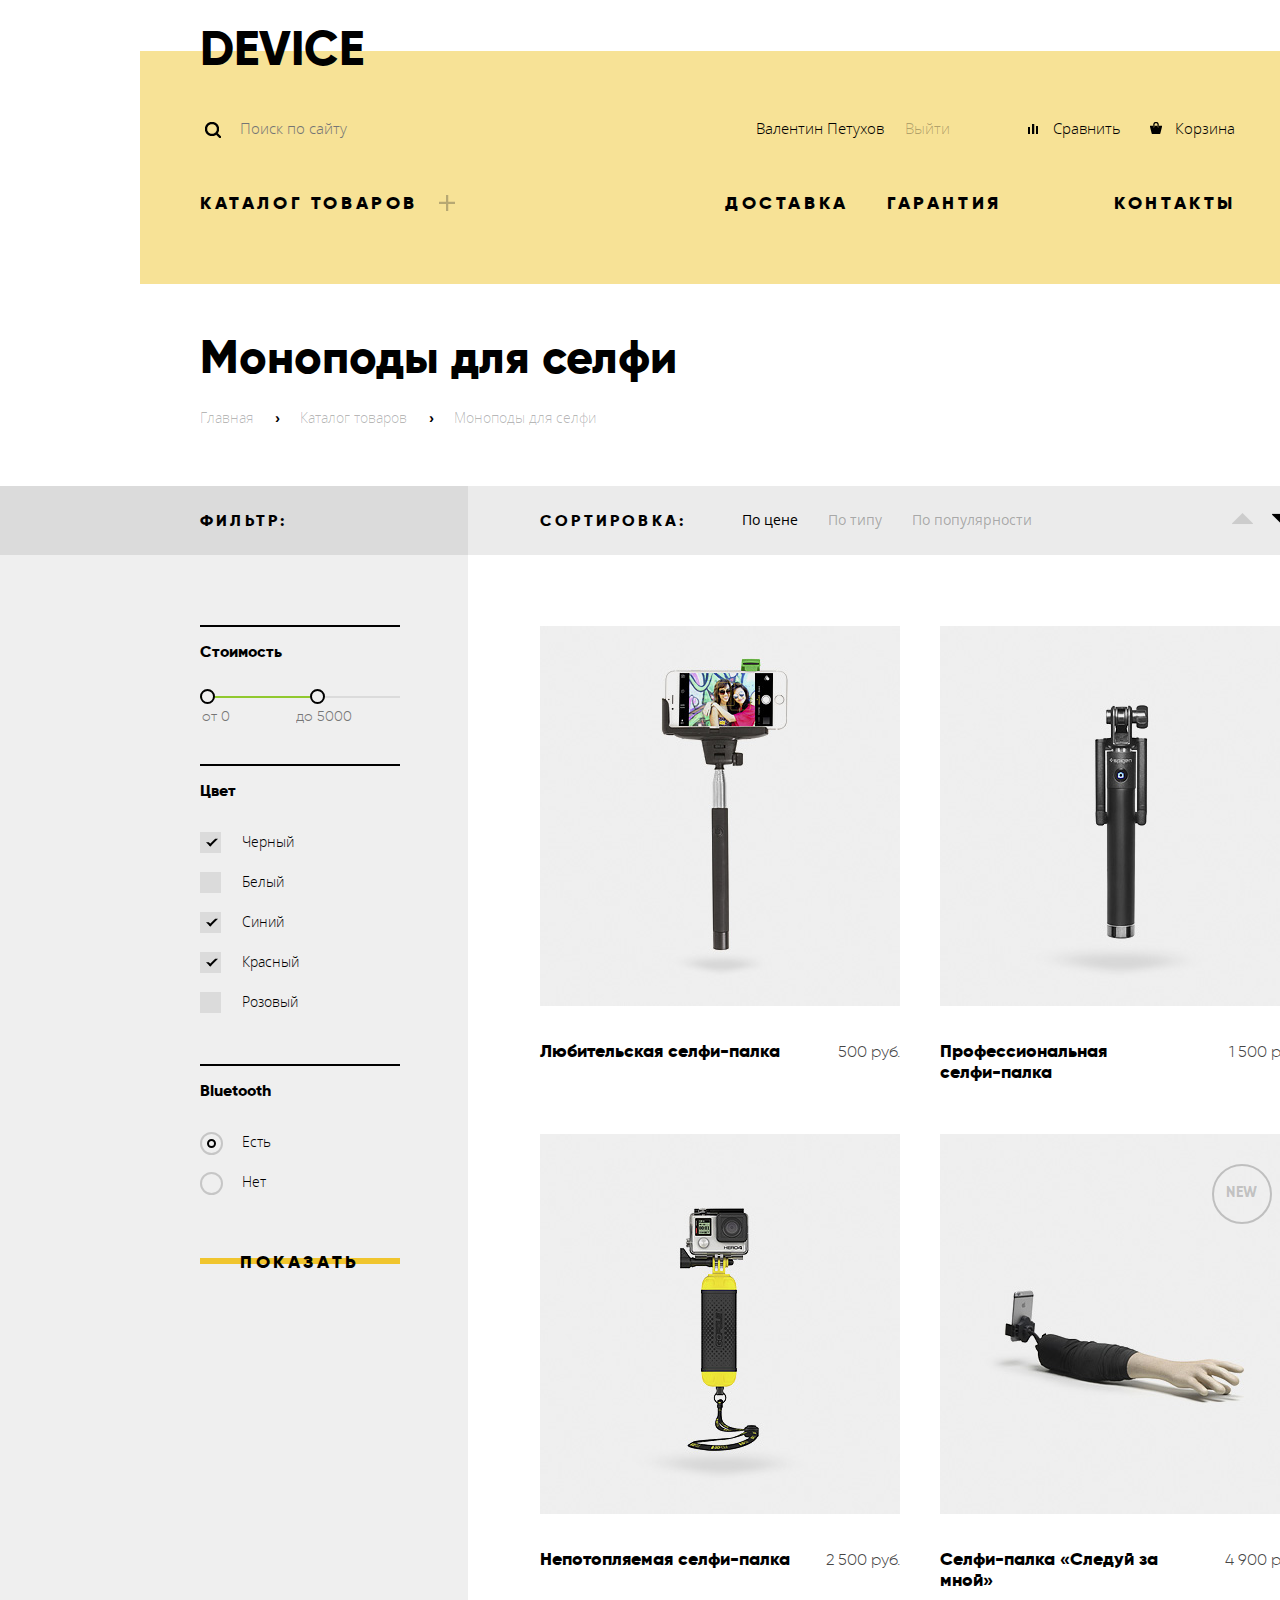
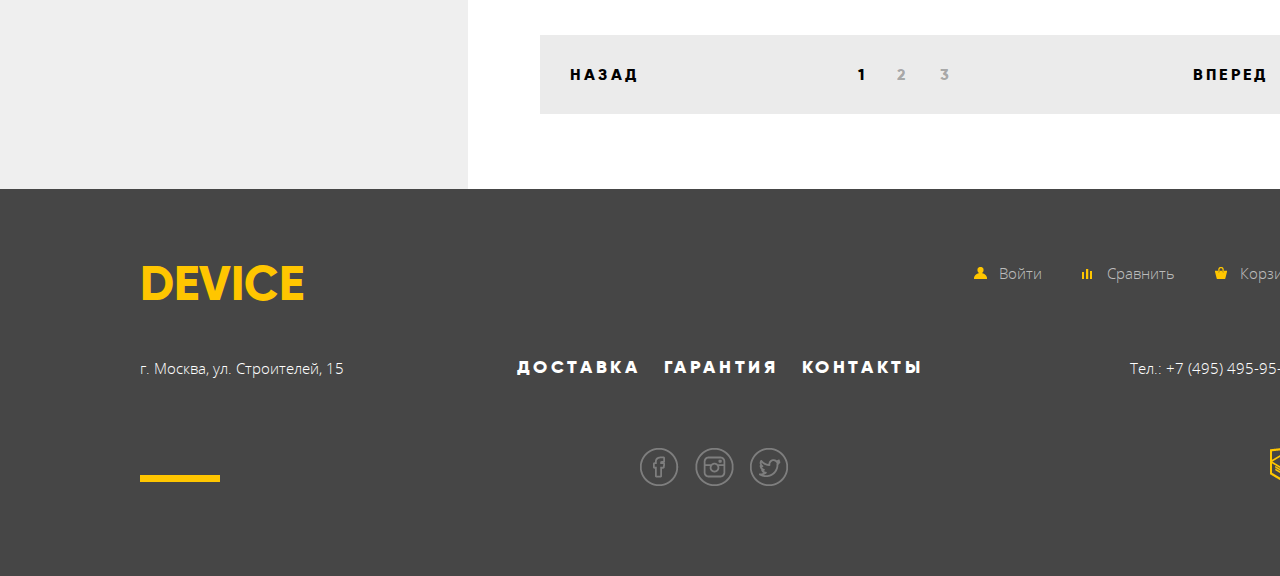
==== commit 074fc07c: "добавила статичную карту по hover" ====
--- a/catalog.html
+++ b/catalog.html
@@ -295,7 +295,7 @@
             </li>
           </ul>
           <div class="contacts-footer-phone">
-            <p>Тел.: +7 (495) 495-95-95</p>
+            <p><a class="no-decor">Тел.: +7 (495) 495-95-95</a></p>
           </div>
         </section>
         <section class="social-footer">
--- a/css/style.css
+++ b/css/style.css
@@ -46,7 +46,7 @@
   min-width: 1440px;
   margin: 0;
   padding: 0;
-  font-family: "Open Sans", Arial, sans-serif;
+  font-family: "Open Sans", "Arial", sans-serif;
   font-size: 15px;
   line-height: 30px;
   font-weight: 300;
@@ -76,6 +76,7 @@
   width: 100%;
   padding: 0 60px 60px;
   background-image: -webkit-linear-gradient(top, rgba(255, 255, 255, 0) 19px, #f7e296 19px);
+  background-image: -webkit-linear-gradient(top, rgba(255, 255, 255, 0) 31px, #f7e296 19px);
   background-image: linear-gradient(to bottom, rgba(255, 255, 255, 0) 31px, #f7e296 19px);
   box-sizing: border-box;
 }
@@ -102,7 +103,7 @@
 .logo-link {
   display: block;
   width: 165px;
-  font-family: "Gilroy", Arial, sans-serif;
+  font-family: "Gilroy", "Arial", sans-serif;
   font-size: 48px;
   line-height: 120%;
   font-weight: 800;
@@ -126,7 +127,9 @@
   display: flex;
   width: 100%;
   margin-top: 25px;
-  align-items: baseline;
+  -webkit-box-align: baseline;
+      -ms-flex-align: baseline;
+          align-items: baseline;
 }
 
 /*======= SEARCH =======*/
@@ -134,16 +137,21 @@
 .search {
   width: 445px;
   margin-right: auto;
-  font-family: "Open Sans", Arial, sans-serif;
+  font-family: "Open Sans", "Arial", sans-serif;
   font-size: 15px;
   line-height: 36px;
   font-weight: 300;
 }
 
 .search form {
-  display: flex;
-  align-items: baseline;
-  flex-shrink: 0;
+  display: -webkit-box;
+  display: -ms-flexbox;
+  display: flex;
+  -webkit-box-align: baseline;
+      -ms-flex-align: baseline;
+          align-items: baseline;
+  -ms-flex-negative: 0;
+      flex-shrink: 0;
 }
 
 .search label { /*скрытие текста*/
@@ -186,6 +194,10 @@
 
 .search-btn {
  display: none;
+}
+
+.search input[type="search"]:focus{
+border-bottom:2px solid #000000;
 }
 
 .search input[type="search"]:focus~.search-btn,
@@ -206,6 +218,7 @@
 .search input[type="search"]:focus~.search-btn:hover {
   color: #ffffff;
   background: #000000;
+  border-bottom:2px solid #000000;
 }
 
 .search-btn:active {
@@ -226,7 +239,7 @@
 .login-enter-link {
   display: block;
   padding-left: 30px;
-  font-family: "Open Sans", Arial, sans-serif;
+  font-family: "Open Sans", "Arial", sans-serif;
   font-size: 15px;
   line-height: 36px;
   font-weight: 300;
@@ -235,7 +248,23 @@
   cursor: pointer;
 }
 
-.login-enter-link::before,
+.login-info-username {
+  width: 157px;
+  margin-right: auto;
+  padding-left: 30px;
+  font-family: "Open Sans", "Arial", sans-serif;
+  font-size: 15px;
+  line-height: 36px;
+  font-weight: 300;
+  color: #000000;
+  text-decoration: none;
+  cursor: pointer;
+  overflow: hidden;
+  white-space: nowrap;
+  text-overflow: ellipsis;
+}
+
+.login-enter a::before
 .login-info-username::before {
   content: "";
   position: absolute;
@@ -246,7 +275,7 @@
   background: url("../img/spritesheet.png") no-repeat -5px -355px;
 }
 
-.login-enter-link:hover,
+.login-enter a:hover,
 .login-info-username:hover {
   opacity: 0.6;
 }
@@ -257,31 +286,18 @@
 }
 
 .login-info {
-  display: flex;
-  flex-shrink: 0;
-}
-
-.login-info-username {
-  width: 157px;
-  margin-right: auto;
-  padding-left: 30px;
-  font-family: "Open Sans", Arial, sans-serif;
-  font-size: 15px;
-  line-height: 36px;
-  font-weight: 300;
-  color: #000000;
-  text-decoration: none;
-  cursor: pointer;
-  overflow: hidden;
-  white-space: nowrap;
-  text-overflow: ellipsis;
+  display: -webkit-box;
+  display: -ms-flexbox;
+  display: flex;
+  -ms-flex-negative: 0;
+      flex-shrink: 0;
 }
 
 .login-info-exit {
   width: 43px;
   margin: 0;
   padding: 0;
-  font-family: "Open Sans", Arial, sans-serif;
+  font-family: "Open Sans", "Arial", sans-serif;
   font-size: 15px;
   line-height: 36px;
   font-weight: 300;
@@ -314,12 +330,19 @@
 }
 
 .cart-list {
-  display: flex;
-  margin: 0;
-  padding: 0;
-  flex-shrink: 0;
-  justify-content: space-between;
-  align-items: baseline;
+  display: -webkit-box;
+  display: -ms-flexbox;
+  display: flex;
+  margin: 0;
+  padding: 0;
+  -ms-flex-negative: 0;
+      flex-shrink: 0;
+  -webkit-box-pack: justify;
+      -ms-flex-pack: justify;
+          justify-content: space-between;
+  -webkit-box-align: baseline;
+      -ms-flex-align: baseline;
+          align-items: baseline;
   list-style: none;
 }
 
@@ -331,7 +354,7 @@
   position: relative;
   display: block;
   padding-left: 25px;
-  font-family: "Open Sans", Arial, sans-serif;
+  font-family: "Open Sans", "Arial", sans-serif;
   font-size: 15px;
   line-height: 36px;
   font-weight: 300;
@@ -382,7 +405,8 @@
   display: flex;
   margin: 0;
   padding: 0;
-  flex-wrap: wrap;
+  -ms-flex-wrap: wrap;
+      flex-wrap: wrap;
   list-style: none;
   box-sizing: border-box;
 }
@@ -401,7 +425,7 @@
 .navigation-item a {
   display: block;
   padding: 10px 0;
-  font-family: "Gilroy", Arial, sans-serif;
+  font-family: "Gilroy", "Arial", sans-serif;
   font-size: 18px;
   line-height: 120%;
   font-weight: 800;
@@ -479,7 +503,7 @@
   display: block;
   margin: 0;
   padding: 0;
-  font-family: "Open Sans", Arial, sans-serif;
+  font-family: "Open Sans", "Arial", sans-serif;
   font-size: 15px;
   line-height: 36px;
   font-weight: 300;
@@ -495,6 +519,7 @@
 .slider-menu {
   position: relative;
   margin-top: -1px;
+  background: -webkit-linear-gradient(top, #f7e296 110px, rgba(255, 255, 255, 0) 110px);
   background: linear-gradient(to bottom, #f7e296 110px, rgba(255, 255, 255, 0) 110px);
 }
 
@@ -533,6 +558,8 @@
 #btn-1:checked~.slider-inner .slide:nth-child(1),
 #btn-2:checked~.slider-inner .slide:nth-child(2),
 #btn-3:checked~.slider-inner .slide:nth-child(3) {
+  display: -webkit-box;
+  display: -ms-flexbox;
   display: flex;
 }
 
@@ -560,6 +587,8 @@
 }
 
 .slider-foto {
+  display: -webkit-box;
+  display: -ms-flexbox;
   display: flex;
   width: 530px;
   min-height: 486px;
@@ -571,7 +600,8 @@
 
 .slide-description {
   width: 500px;
-  align-self: flex-end;
+  -ms-flex-item-align: end;
+      align-self: flex-end;
 }
 
 .slide-title {
@@ -579,7 +609,7 @@
   display: block;
   margin: 0;
   padding-top: 40px;
-  font-family: "Gilroy", Arial, sans-serif;
+  font-family: "Gilroy", "Arial", sans-serif;
   font-size: 47px;
   line-height: 120%;
   font-weight: 800;
@@ -593,13 +623,14 @@
   display: block;
   width: 100%;
   height: 7px;
+  background-image: -webkit-linear-gradient(left, #ffffff 102px, transparent 102px);
   background-image: linear-gradient(to right, #ffffff 102px, transparent 102px);
 }
 
 .slide-text {
   margin: 20px 0 38px;
   padding-right: 22px;
-  font-family: "Open Sans", Arial, sans-serif;
+  font-family: "Open Sans", "Arial", sans-serif;
   font-size: 15px;
   line-height: 30px;
   font-weight: 300;
@@ -610,7 +641,7 @@
   display: block;
   width: 220px;
   padding: 10px;
-  font-family: "Gilroy", Arial, sans-serif;
+  font-family: "Gilroy", "Arial", sans-serif;
   font-size: 18px;
   line-height: 120%;
   font-weight: 800;
@@ -619,6 +650,7 @@
   text-align: center;
   text-transform: uppercase;
   text-decoration:  none;
+  background-image: -webkit-linear-gradient(top, transparent 16px, #f0c52e 16px, #f0c52e 22px, transparent 22px);
   background-image: linear-gradient(to bottom, transparent 16px, #f0c52e 16px, #f0c52e 22px, transparent 22px);
   box-sizing: border-box;
   cursor: pointer;
@@ -626,6 +658,7 @@
 
 .btn:hover {
   background: #f0c52e;
+  -webkit-transition: 0.3ms ease-in all;
   transition: 0.3ms ease-in all;
 }
 
@@ -644,7 +677,7 @@
   display: inline-block;
   max-width: 155px;
   margin-right: 82px;
-  font-family: "Open Sans", Arial, sans-serif;
+  font-family: "Open Sans", "Arial", sans-serif;
   font-size: 15px;
   line-height: 30px;
   font-weight: 300;
@@ -657,7 +690,7 @@
 
 .features-item i {
   margin: 0;
-  font-family: "Gilroy", Arial, sans-serif;
+  font-family: "Gilroy", "Arial", sans-serif;
   font-size: 36px;
   line-height: 120%;
   font-weight: 300;
@@ -717,6 +750,8 @@
 }
 
 .user-cart-list {
+  display: -webkit-box;
+  display: -ms-flexbox;
   display: flex;
   margin: 0;
   padding: 0;
@@ -732,7 +767,7 @@
   position: relative;
   display: block;
   padding-left: 25px;
-  font-family: "Open Sans", Arial, sans-serif;
+  font-family: "Open Sans", "Arial", sans-serif;
   font-size: 15px;
   line-height: 36px;
   font-weight: 300;
@@ -795,13 +830,15 @@
   margin-top: 25px;
   -ms-flex-negative: 0;
       flex-shrink: 0;
-  justify-content: space-between;
+  -webkit-box-pack: justify;
+      -ms-flex-pack: justify;
+          justify-content: space-between;
 }
 
 .contacts-footer-adress,
 .contacts-footer-phone {
   width: 210px;
-  font-family: "Open Sans", Arial, sans-serif;
+  font-family: "Open Sans", "Arial", sans-serif;
   font-size: 15px;
   line-height: 30px;
   font-weight: 300;
@@ -812,14 +849,24 @@
   text-align: right;
 }
 
+.no-decor {
+text-decoration:none;
+}
+
 .contacts-footer-list {
+  display: -webkit-box;
+  display: -ms-flexbox;
   display: flex;
   width: 430px;
   margin: 0;
   padding: 0;
-  flex-wrap: wrap;
-  flex-shrink: 0;
-  align-items: center;
+  -ms-flex-wrap: wrap;
+      flex-wrap: wrap;
+  -ms-flex-negative: 0;
+      flex-shrink: 0;
+  -webkit-box-align: center;
+      -ms-flex-align: center;
+          align-items: center;
   list-style: none;
 }
 
@@ -831,7 +878,7 @@
 .contacts-footer-item a {
   display: block;
   margin: 0;
-  font-family: "Gilroy", Arial, sans-serif;
+  font-family: "Gilroy", "Arial", sans-serif;
   font-size: 18px;
   line-height: 120%;
   font-weight: 800;
@@ -874,13 +921,18 @@
 }
 
 .social-footer-list {
+  display: -webkit-box;
+  display: -ms-flexbox;
   display: flex;
   width: 425px;
   margin: 0 auto;
   margin-left: 370px;
   padding: 0;
-  flex-shrink: 0;
-  justify-content: center;
+  -ms-flex-negative: 0;
+      flex-shrink: 0;
+  -webkit-box-pack: center;
+      -ms-flex-pack: center;
+          justify-content: center;
   list-style: none;
 }
 
@@ -950,7 +1002,8 @@
   margin: 0;
   margin-top: 108px;
   padding: 0;
-  flex-wrap: wrap;
+  -ms-flex-wrap: wrap;
+      flex-wrap: wrap;
   -webkit-box-pack: start;
       -ms-flex-pack: start;
           justify-content: flex-start;
@@ -971,7 +1024,7 @@
 .catalog-link {
   display: block;
   margin: 0;
-  font-family: "Gilroy", Arial, sans-serif;
+  font-family: "Gilroy", "Arial", sans-serif;
   font-size: 18px;
   line-height: 120%;
   font-weight: 800;
@@ -1058,7 +1111,7 @@
   margin: 0;
   margin-bottom: 20px;
   /*padding: 10px 20px;*/
-  font-family: "Gilroy", Arial, sans-serif;
+  font-family: "Gilroy", "Arial", sans-serif;
   font-size: 18px;
   line-height: 120%;
   font-weight: 800;
@@ -1075,6 +1128,7 @@
   margin: 0;
   padding: 10px 20px;
   font: inherit;
+  background-image: -webkit-linear-gradient(top, transparent 16px, #f0c52e 16px, #f0c52e 25px, transparent 25px);
   background-image: linear-gradient(to bottom, transparent 16px, #f0c52e 16px, #f0c52e 25px, transparent 25px);
   box-sizing: border-box;
   cursor: pointer;
@@ -1129,7 +1183,7 @@
 .service-features-title {
   display: block;
   margin: 0;
-  font-family: "Gilroy", Arial, sans-serif;
+  font-family: "Gilroy", "Arial", sans-serif;
   font-size: 47px;
   line-height: 120%;
   font-weight: 800;
@@ -1141,7 +1195,7 @@
   margin: 0;
   margin-top: 30px;
   padding-right: 132px;
-  font-family: "Open Sans", Arial, sans-serif;
+  font-family: "Open Sans", "Arial", sans-serif;
   font-size: 15px;
   line-height: 30px;
   font-weight: 300;
@@ -1212,7 +1266,8 @@
   width: 1160px;
   margin-top: 90px;
   margin-bottom: 85px;
-  flex-shrink: 0;
+  -ms-flex-negative: 0;
+      flex-shrink: 0;
   -webkit-box-pack: justify;
       -ms-flex-pack: justify;
           justify-content: space-between;
@@ -1231,7 +1286,7 @@
   margin: 0;
   margin-bottom: 45px;
   padding-top: 45px;
-  font-family: "Gilroy", Arial, sans-serif;
+  font-family: "Gilroy", "Arial", sans-serif;
   font-size: 47px;
   line-height: 120%;
   font-weight: 800;
@@ -1245,12 +1300,13 @@
   display: block;
   width: 100%;
   height: 7px;
+  background-image: -webkit-linear-gradient(left, #000000 80px, transparent 80px);
   background-image: linear-gradient(to right, #000000 80px, transparent 80px);
 }
 
 .info-block-text {
   margin: 40px 0;
-  font-family: "Open Sans", Arial, sans-serif;
+  font-family: "Open Sans", "Arial", sans-serif;
   font-size: 15px;
   line-height: 30px;
   font-weight: 300;
@@ -1258,12 +1314,15 @@
 }
 
 .transport-list {
+  display: -webkit-box;
+  display: -ms-flexbox;
   display: flex;
   width: 100%;
   margin: 0;
   margin-top: 50px;
   padding: 0;
-  flex-wrap: wrap;
+  -ms-flex-wrap: wrap;
+      flex-wrap: wrap;
   list-style: none;
 }
 
@@ -1272,7 +1331,7 @@
   width: 100%;
   margin: 0;
   padding: 0 37px;
-  font-family: "Gilroy", Arial, sans-serif;
+  font-family: "Gilroy", "Arial", sans-serif;
   font-size: 16px;
   line-height: 40px;
   font-weight: 800;
@@ -1296,6 +1355,25 @@
   margin-top: 70px;
 }
 
+.map {
+  width: 100%;
+}
+
+.map::before {
+  content:"";
+  position: absolute;
+  display: none;
+  top: 195%;
+  right: 16%;
+  width: 960px;
+  height: 559px;
+  background: #eaeaea url("../img/map-big.png") no-repeat;
+  box-shadow: 0 10px 20px 0 rgba(0, 0, 0, 0.2);
+}
+
+.map:hover::before {
+  display: block;
+}
 
 
 /*==================================== CATALOG.HTML ======================================*/
@@ -1307,7 +1385,7 @@
   margin: 0;
   margin-top: 45px;
   margin-left: 60px;
-  font-family: "Gilroy", Arial, sans-serif;
+  font-family: "Gilroy", "Arial", sans-serif;
   font-size: 47px;
   line-height: 120%;
   font-weight: 800;
@@ -1338,7 +1416,7 @@
 .breadcrumbs-item a {
   margin: 0;
   padding-right: 18px;
-  font-family: "Open Sans", Arial, sans-serif;
+  font-family: "Open Sans", "Arial", sans-serif;
   font-size: 14px;
   line-height: 36px;
   font-weight: 300;
@@ -1346,6 +1424,14 @@
   text-decoration: none;
 }
 
+.breadcrumbs-item a:hover {
+  color: rgba(0, 0, 0, 0.6);
+}
+
+.breadcrumbs-item a:active {
+  color: rgba(0, 0, 0, 0.1);
+}
+
 .breadcrumbs-item span {
   font-weight: bold;
   color: #000000;
@@ -1383,7 +1469,7 @@
 .filter-title {
   margin: 0;
   padding: 25px 0;
-  font-family: "Gilroy", Arial, sans-serif;
+  font-family: "Gilroy", "Arial", sans-serif;
   font-size: 16px;
   line-height: 120%;
   font-weight: 800;
@@ -1404,7 +1490,7 @@
 .filter-name {
   margin: 0;
   padding: 15px 0;
-  font-family: "Gilroy", Arial, sans-serif;
+  font-family: "Gilroy", "Arial", sans-serif;
   font-size: 16px;
   line-height: 120%;
   font-weight: 800;
@@ -1452,10 +1538,13 @@
 }
 
 .price-controls {
+  display: -webkit-box;
+  display: -ms-flexbox;
   display: flex;
   width: 100%;
   margin-top: 10px;
-  flex-shrink: 0;
+  -ms-flex-negative: 0;
+      flex-shrink: 0;
 }
 
 .price-controls label {
@@ -1472,7 +1561,7 @@
 .price-controls input {
   width: 90px;
   height: 14px;
-  font-family: "Gilroy", Arial, sans-serif;
+  font-family: "Gilroy", "Arial", sans-serif;
   font-size: 14px;
   line-height: 122px;
   font-weight: 300;
@@ -1521,11 +1610,12 @@
   margin: 0;
   padding: 0;
   padding-left: 42px;
-  font-family: "Open Sans", Arial, sans-serif;
+  font-family: "Open Sans", "Arial", sans-serif;
   font-size: 14px;
   line-height: 40px;
   font-weight: 300;
   color: #000000;
+  cursor: pointer;
 }
 
 .filter-color-item label::before {
@@ -1548,7 +1638,8 @@
   border: 2px solid #000000;
   border-left-color: transparent;
   border-top-color: transparent;
-  transform: rotate(45deg);
+  -webkit-transform: rotate(45deg);
+          transform: rotate(45deg);
 }
 
 .filter-color-item label:hover::before {
@@ -1592,11 +1683,12 @@
   margin: 0;
   padding: 0;
   padding-left: 42px;
-  font-family: "Open Sans", Arial, sans-serif;
+  font-family: "Open Sans", "Arial", sans-serif;
   font-size: 14px;
   line-height: 40px;
   font-weight: 300;
   color: #000000;
+  cursor: pointer;
 }
 
 .filter-bluetooth-item label::before {
@@ -1636,6 +1728,7 @@
 .filter-btn {
   width: 200px;
   margin-top: 40px;
+  background-image: -webkit-linear-gradient(top, #efefef 16px, #f0c52e 16px, #f0c52e 22px, #efefef 22px);
   background-image: linear-gradient(to bottom, #efefef 16px, #f0c52e 16px, #f0c52e 22px, #efefef 22px);
   border: none;
 }
@@ -1674,7 +1767,7 @@
   display: block;
   margin: 0;
   padding: 0;
-  font-family: "Gilroy", Arial, sans-serif;
+  font-family: "Gilroy", "Arial", sans-serif;
   font-size: 16px;
   line-height: 120%;
   font-weight: 700;
@@ -1701,7 +1794,7 @@
 
 .sorting-item a {
   display: block;
-  font-family: "Open Sans", Arial, sans-serif;
+  font-family: "Open Sans", "Arial", sans-serif;
   font-size: 14px;
   line-height: 18px;
   font-weight: 400;
@@ -1751,7 +1844,8 @@
   height: 15px;
   font-size: 0;
   background: #cccccc;
-  transform: rotate(45deg);
+  -webkit-transform: rotate(45deg);
+          transform: rotate(45deg);
 }
 
 .sign-item .active {
@@ -1766,7 +1860,8 @@
   width: 30px;
   height: 30px;
   background: #ebebeb;
-  transform: rotate(45deg);
+  -webkit-transform: rotate(45deg);
+          transform: rotate(45deg);
 }
 
 .sign-down::before {
@@ -1777,7 +1872,8 @@
   width: 20px;
   height: 20px;
   background: #ebebeb;
-  transform: rotate(45deg);
+  -webkit-transform: rotate(45deg);
+          transform: rotate(45deg);
 }
 
 .sign-item a:hover {
@@ -1862,7 +1958,7 @@
 
 .items-name h2 {
   margin: 0;
-  font-family: "Gilroy", Arial, sans-serif;
+  font-family: "Gilroy", "Arial", sans-serif;
   font-size: 18px;
   line-height: 120%;
   font-weight: 800;
@@ -1871,7 +1967,7 @@
 
 .items-price {
   margin: 0;
-  font-family: "Gilroy", Arial, sans-serif;
+  font-family: "Gilroy", "Arial", sans-serif;
   font-size: 16px;
   line-height: 120%;
   font-weight: 300;
@@ -1900,7 +1996,7 @@
 .items-comparison {
   width: 100%;
   margin: auto;
-  font-family: "Open Sans", Arial, sans-serif;
+  font-family: "Open Sans", "Arial", sans-serif;
   font-size: 13px;
   line-height: 36px;
   font-weight: 300;
@@ -1924,7 +2020,7 @@
   right: 28px;
   width: 60px;
   height: 60px;
-  font-family: "Gilroy", Arial, sans-serif;
+  font-family: "Gilroy", "Arial", sans-serif;
   font-size: 14px;
   line-height: 53px;
   font-weight: 800;
@@ -1952,7 +2048,9 @@
   width: 100%;
   margin: 0;
   padding: 0;
-  align-items: center;
+  -webkit-box-align: center;
+      -ms-flex-align: center;
+          align-items: center;
   background: #ebebeb;
   list-style: none;
   box-sizing: border-box;
@@ -1965,7 +2063,7 @@
 
 .pagination-item a {
   display: block;
-  font-family: "Gilroy", Arial, sans-serif;
+  font-family: "Gilroy", "Arial", sans-serif;
   font-size: 16px;
   line-height: 120%;
   font-weight: 800;
@@ -2019,6 +2117,171 @@
 
 /*=============== POPUP =================*/
 
-.popup {
+.popup--show {
+  display: block;
+}
+
+.popup{
+  position: fixed;
   display: none;
-}
+  bottom: 18%;
+  left: 17%;
+  width: 960px;
+  margin: 0;
+  padding: 95px 100px;
+  background: #ffffff;
+  box-shadow: -60px 0px 90px -60px rgba(0, 0, 0, 0.75),
+              60px 0px 90px -60px rgba(0, 0, 0, 0.75),
+              0 10px 30px 0 rgba(0, 0, 0, 0.2);
+  box-sizing: border-box;
+}
+
+.popup-form {
+  display: -webkit-box;
+  display: -ms-flexbox;
+  display: flex;
+  -ms-flex-wrap: wrap;
+      flex-wrap: wrap;
+}
+
+.half-width {
+  display: -webkit-box;
+  display: -ms-flexbox;
+  display: flex;
+  width: 360px;
+  -ms-flex-wrap: wrap;
+      flex-wrap: wrap;
+}
+
+.half-width:first-of-type {
+  margin-right: 40px;
+}
+
+.popup-form label {
+  width: 100%;
+  margin: 0;
+  margin-bottom: 12px;
+  font-family: "Gilroy", "Arial", sans-serif;
+  font-size: 18px;
+  line-height: 120%;
+  font-weight: 800;
+  color: #000000;
+}
+
+.half-width input {
+  width: 100%;
+  padding: 15px 20px;
+  font-family: "Open Sans", "Arial", sans-serif;
+  font-size: 14px;
+  line-height: 18px;
+  font-weight: 400;
+  color: #000000;
+  background: #f2f2f2;
+  border: none;
+  box-sizing: border-box;
+}
+
+.text {
+  display: -webkit-box;
+  display: -ms-flexbox;
+  display: flex;
+  width: 100%;
+  margin-top: 35px;
+  margin-bottom: 45px;
+  -ms-flex-wrap: wrap;
+      flex-wrap: wrap;
+}
+
+.text textarea {
+  width: 100%;
+  min-height: 155px;
+  padding: 15px 20px;
+  font-family: "Open Sans", "Arial", sans-serif;
+  font-size: 14px;
+  line-height: 18px;
+  font-weight: 400;
+  color: #000000;
+  background: #f2f2f2;
+  border: none;
+  box-sizing: border-box;
+}
+
+.half-width input:hover,
+.text textarea:hover {
+  background: #eaeaea;
+}
+
+.half-width input:focus,
+.text textarea:focus {
+  background: #ffffff;
+  border: 2px solid #f7e296;
+}
+
+input:invalid {
+  background: #f6dada;
+  border: none;
+}
+
+.btn-form {
+  width: 200px;
+  background-image: -webkit-linear-gradient(top, #ffffff 16px, #f0c52e 16px, #f0c52e 22px, #ffffff 22px);
+  background-image: linear-gradient(to bottom, #ffffff 16px, #f0c52e 16px, #f0c52e 22px, #ffffff 22px);
+  border: none;
+}
+
+.close {
+  position: absolute;
+  top: 20px;
+  right: 20px;
+  width: 55px;
+  height: 55px;
+  font-size: 0;
+  background: #f0c52e;
+  opacity: 0.5;
+  border-radius: 50%;
+  border: none;
+  box-sizing: border-box;
+  cursor: pointer;
+}
+
+.close::before {
+  content: "";
+  position: absolute;
+  top: 13px;
+  left: 27px;
+  width: 2px;
+  height: 30px;
+  background: #ffffff;
+  -webkit-transform: rotate(45deg);
+          transform: rotate(45deg);
+}
+
+.close::after{
+  content: "";
+  position: absolute;
+  top: 13px;
+  left: 27px;
+  width: 2px;
+  height: 30px;
+  background: #ffffff;
+  -webkit-transform: rotate(-45deg);
+          transform: rotate(-45deg);
+}
+
+.close:hover,
+.close:active {
+  background: #f0c52e;
+  opacity: 1;
+}
+
+.close:active::before,
+.close:active::after {
+  opacity: 0.3;
+}
+
+.contacts-wrapper .popup {
+  position: relative;
+  display: block;
+  margin: 100px auto;
+  left: 0;
+}
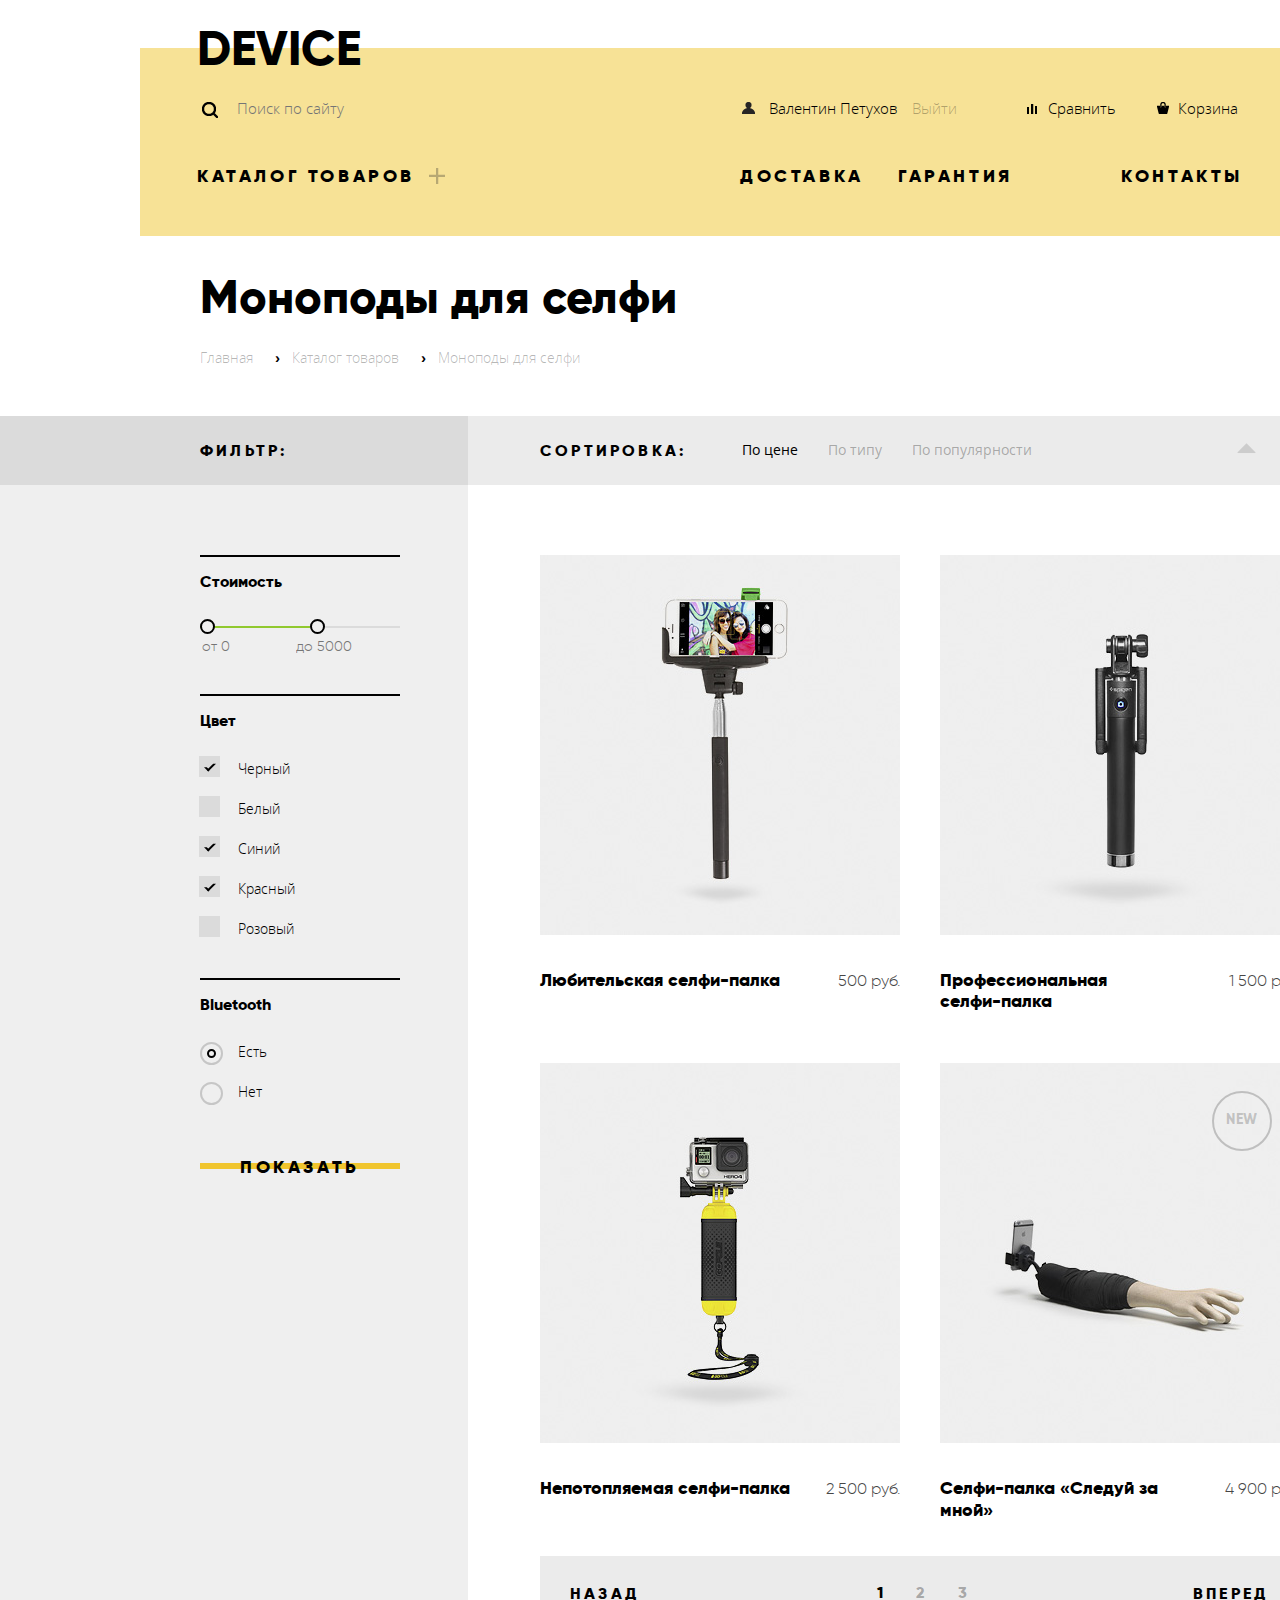
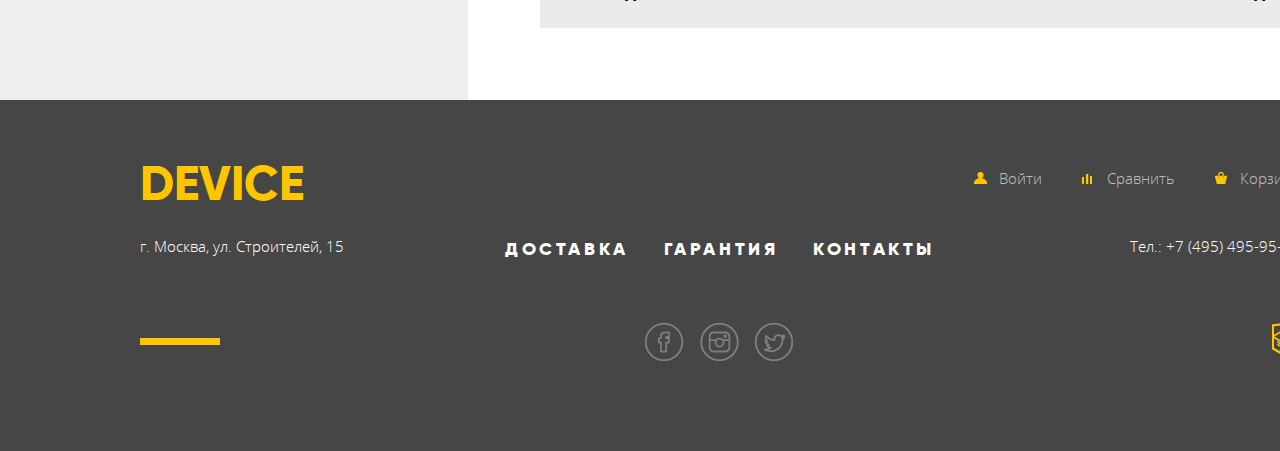
==== commit 4e5c7b1d: "pixel perfect" ====
--- a/catalog.html
+++ b/catalog.html
@@ -7,7 +7,7 @@
   </head>
   <body>
     <header class="main-header container">
-      <section class="main-menu">
+      <section class="main-menu  main-menu--footer">
         <section class="logo">
           <a href="index.html" class="logo-link">Device</a>
         </section>
--- a/css/style.css
+++ b/css/style.css
@@ -74,11 +74,15 @@
 /*======= MAIN-MENU =======*/
 .main-menu {
   width: 100%;
-  padding: 0 60px 60px;
-  background-image: -webkit-linear-gradient(top, rgba(255, 255, 255, 0) 19px, #f7e296 19px);
-  background-image: -webkit-linear-gradient(top, rgba(255, 255, 255, 0) 31px, #f7e296 19px);
-  background-image: linear-gradient(to bottom, rgba(255, 255, 255, 0) 31px, #f7e296 19px);
-  box-sizing: border-box;
+  padding: 0 57px 43px;
+  background-image: -webkit-linear-gradient(top, rgba(255, 255, 255, 0) 28px, #f7e296 28px);
+  background-image: -webkit-linear-gradient(top, rgba(255, 255, 255, 0) 28px, #f7e296 28px);
+  background-image: linear-gradient(to bottom, rgba(255, 255, 255, 0) 28px, #f7e296 28px);
+  box-sizing: border-box;
+}
+
+.main-menu--footer {
+padding-bottom: 39px;
 }
 
 .menu-wrapper {
@@ -126,7 +130,7 @@
   display: -ms-flexbox;
   display: flex;
   width: 100%;
-  margin-top: 25px;
+  margin-top: 5px;
   -webkit-box-align: baseline;
       -ms-flex-align: baseline;
           align-items: baseline;
@@ -201,7 +205,8 @@
 }
 
 .search input[type="search"]:focus~.search-btn,
-.search-btn:focus {
+.search-btn:focus,
+.search-btn:active {
   display: inline-block;
   width: 85px;
   margin-left: -4px;
@@ -221,8 +226,8 @@
   border-bottom:2px solid #000000;
 }
 
-.search-btn:active {
-  display: inline-block;
+.search input[type="search"]~.search-btn:active {
+  /*display: inline-block;*/
   color: rgba(255, 255, 255, 0.3);
   background: #000000;
 }
@@ -232,8 +237,8 @@
 
 .login {
   position: relative;
-  width: 222px;
-  margin-right: auto;
+  width: 220px;
+  margin-right: 68px;
 }
 
 .login-enter-link {
@@ -251,7 +256,7 @@
 .login-info-username {
   width: 157px;
   margin-right: auto;
-  padding-left: 30px;
+  padding-left: 34px;
   font-family: "Open Sans", "Arial", sans-serif;
   font-size: 15px;
   line-height: 36px;
@@ -264,24 +269,28 @@
   text-overflow: ellipsis;
 }
 
-.login-enter a::before
+.login-enter a::before,
 .login-info-username::before {
   content: "";
   position: absolute;
   top: 12px;
-  left: 0;
+  left: 7px;
   width: 13px;
   height: 12px;
   background: url("../img/spritesheet.png") no-repeat -5px -355px;
 }
 
 .login-enter a:hover,
-.login-info-username:hover {
+.login-enter a:hover::before,
+.login-info-username:hover,
+.login-info-username:hover::before {
   opacity: 0.6;
 }
 
-.login-enter-link:active,
-.login-info-username:active {
+.login-enter a:active,
+.login-enter a:active::before,
+.login-info-username:active,
+.login-info-username:active::before {
   opacity: 0.3;
 }
 
@@ -326,7 +335,7 @@
 /*======= CART =======*/
 
 .cart {
-  width: 212px;
+  width: 220px;
 }
 
 .cart-list {
@@ -375,7 +384,7 @@
   content: "";
   position: absolute;
   top: 14px;
-  left: 0;
+  left: 4px;
   width: 10px;
   height: 10px;
   background: url("../img/spritesheet.png") no-repeat -5px -69px;
@@ -385,7 +394,7 @@
   content: "";
   position: absolute;
   top: 12px;
-  left: 0;
+  left: 4px;
   width: 12px;
   height: 12px;
   background: url("../img/spritesheet.png") no-repeat -5px -25px;
@@ -396,7 +405,7 @@
 
 .main-navigation {
   width: 100%;
-  margin-top: 30px;
+  margin-top: 23px;
 }
 
 .navigation-list {
@@ -413,7 +422,7 @@
 
 .navigation-item {
   width: 122px;
-  margin-right: 40px;
+  margin-right: 36px;
 }
 
 .navigation-item:nth-child(4) {
@@ -448,7 +457,7 @@
 .navigation-item--submenu {
   position: relative;
   width: 255px;
-  margin-right: 270px;
+  margin-right: 288px;
 }
 
 .navigation-item--submenu a {
@@ -459,7 +468,7 @@
   content: "";
   position: absolute;
   top: 12px;
-  right: 0;
+  right: 7px;
   width: 16px;
   height: 16px;
   background: url("../img/plus.png") no-repeat 0 0;
@@ -475,11 +484,11 @@
 
 .navigation-sublist {
   position: absolute;
-  left: -60px;
+  left: -57px;
   display: none;
   width: 1160px;
   margin: 0;
-  padding: 23px 0 38px 60px;;
+  padding: 23px 0 23px 60px;;
   z-index: 15;
   background: #f7e296;
   box-sizing: border-box;
@@ -525,21 +534,25 @@
 
 .slider-controls {
   position: absolute;
-  top: 320px;
-  right: 70px;
-  width: 80px;
+  top: 325px;
+  right: 65px;
+  width: 95px;
 }
 .slider-controls label {
   display: inline-block;
   vertical-align: top;
   width: 10px;
   height: 10px;
-  margin-right: 14px;
+  margin-right: 19px;
   border-radius: 50%;
   border: 3px solid rgba(0, 0, 0, 0.3);
   background: #ffffff;
   box-sizing: border-box;
   cursor: pointer;
+}
+
+.slider-controls label:hover {
+  border: 3px solid rgba(0, 0, 0, 0.4);
 }
 
 #btn-1:checked~.slider-controls label[for=btn-1],
@@ -550,7 +563,7 @@
 
 .slider-inner {
   width: 100%;
-  padding: 0 60px 0 30px;
+  padding: 0 60px 0 20px;
   box-sizing: border-box;
 }
 
@@ -575,15 +588,15 @@
 }
 
 .slide:first-child {
-  background: url("../img/01.png") no-repeat 100% 0;
+  background: url("../img/01.png") no-repeat 100% 7px;
 }
 
 .slide:nth-child(2) {
-  background: url("../img/02.png") no-repeat 100% 0;
+  background: url("../img/02.png") no-repeat 100% 7px;
 }
 
 .slide:last-child {
-  background: url("../img/03.png") no-repeat 100% 0;
+  background: url("../img/03.png") no-repeat 100% 7px;
 }
 
 .slider-foto {
@@ -619,16 +632,16 @@
 .slide-title::before {
   content: "";
   position: absolute;
-  top: 0;
+  top: -3px;
   display: block;
   width: 100%;
   height: 7px;
-  background-image: -webkit-linear-gradient(left, #ffffff 102px, transparent 102px);
-  background-image: linear-gradient(to right, #ffffff 102px, transparent 102px);
+  background-image: -webkit-linear-gradient(left, #ffffff 101px, transparent 101px);
+  background-image: linear-gradient(to right, #ffffff 101px, transparent 101px);
 }
 
 .slide-text {
-  margin: 20px 0 38px;
+  margin: 20px 0 40px;
   padding-right: 22px;
   font-family: "Open Sans", "Arial", sans-serif;
   font-size: 15px;
@@ -650,8 +663,8 @@
   text-align: center;
   text-transform: uppercase;
   text-decoration:  none;
-  background-image: -webkit-linear-gradient(top, transparent 16px, #f0c52e 16px, #f0c52e 22px, transparent 22px);
-  background-image: linear-gradient(to bottom, transparent 16px, #f0c52e 16px, #f0c52e 22px, transparent 22px);
+  background-image: -webkit-linear-gradient(top, transparent 16px, #f0c52e 16px, #f0c52e 25px, transparent 25px);
+  background-image: linear-gradient(to bottom, transparent 16px, #f0c52e 16px, #f0c52e 25px, transparent 25px);
   box-sizing: border-box;
   cursor: pointer;
 }
@@ -668,7 +681,7 @@
 
 .features-list {
   margin: 0;
-  margin-top: 63px;
+  margin-top: 50px;
   padding: 0;
   list-style: none;
 }
@@ -676,7 +689,8 @@
 .features-item {
   display: inline-block;
   max-width: 155px;
-  margin-right: 82px;
+  margin-right: 65px;
+vertical-align: text-bottom;
   font-family: "Open Sans", "Arial", sans-serif;
   font-size: 15px;
   line-height: 30px;
@@ -692,7 +706,7 @@
   margin: 0;
   font-family: "Gilroy", "Arial", sans-serif;
   font-size: 36px;
-  line-height: 120%;
+  line-height: 142%;
   font-weight: 300;
   font-style: normal;
   color: #000000;
@@ -708,7 +722,7 @@
 
 
 .main-footer {
-  padding-top: 66px;
+  padding-top: 55px;
   padding-bottom: 79px;
   background: #464646;
   color: #ffffff;
@@ -765,8 +779,9 @@
 
 .user-cart-item a {
   position: relative;
-  display: block;
+  display: inline-block;
   padding-left: 25px;
+  vertical-align: text-top;
   font-family: "Open Sans", "Arial", sans-serif;
   font-size: 15px;
   line-height: 36px;
@@ -827,7 +842,7 @@
   display: -ms-flexbox;
   display: flex;
   width: 1160px;
-  margin-top: 25px;
+  margin-top: 18px;
   -ms-flex-negative: 0;
       flex-shrink: 0;
   -webkit-box-pack: justify;
@@ -838,6 +853,7 @@
 .contacts-footer-adress,
 .contacts-footer-phone {
   width: 210px;
+  margin: 0;
   font-family: "Open Sans", "Arial", sans-serif;
   font-size: 15px;
   line-height: 30px;
@@ -845,7 +861,12 @@
   color: #ffffff;
 }
 
+.contacts-footer-adress p {
+  margin: 0;
+}
+
 .contacts-footer-phone p {
+  margin: 0;
   text-align: right;
 }
 
@@ -864,15 +885,20 @@
       flex-wrap: wrap;
   -ms-flex-negative: 0;
       flex-shrink: 0;
-  -webkit-box-align: center;
-      -ms-flex-align: center;
-          align-items: center;
+  -webkit-box-align: flex-end;
+      -ms-flex-align: flex-end;
+          align-items: flex-end;
   list-style: none;
 }
 
 .contacts-footer-item {
   max-width: 125px;
-  margin: 0 auto;
+  margin: 0;
+  margin-right:auto;
+}
+
+.contacts-footer-item:last-child {
+  margin-right: 0;
 }
 
 .contacts-footer-item a {
@@ -902,7 +928,7 @@
   display: -ms-flexbox;
   display: flex;
   width: 1160px;
-  margin-top: 50px;
+  margin-top: 62px;
   -ms-flex-negative: 0;
       flex-shrink: 0;
   -webkit-box-pack: end;
@@ -913,7 +939,7 @@
 .social-footer::before {
   content: "";
   position: absolute;
-  bottom: 15px;
+  bottom: 27px;
   left: 0;
   width: 80px;
   height: 7px;
@@ -926,7 +952,7 @@
   display: flex;
   width: 425px;
   margin: 0 auto;
-  margin-left: 370px;
+  margin-left: 375px;
   padding: 0;
   -ms-flex-negative: 0;
       flex-shrink: 0;
@@ -972,7 +998,7 @@
 }
 
 .html-academy {
-  width: 30px;
+  width: 28px;
 }
 
 .html-academy a {
@@ -1000,7 +1026,7 @@
   display: flex;
   width: 100%;
   margin: 0;
-  margin-top: 108px;
+  margin-top: 104px;
   padding: 0;
   -ms-flex-wrap: wrap;
       flex-wrap: wrap;
@@ -1078,8 +1104,8 @@
 
 /*======= SERVICE =======*/
 .service {
-  margin-top: 80px;
-  padding-bottom: 70px;
+  margin-top: 84px;
+  padding-bottom: 67px;
   background-image: -webkit-linear-gradient(top, rgba(255, 255, 255, 0) 100px, #e5e5e5 100px);
   background-image: linear-gradient(to bottom, rgba(255, 255, 255, 0) 100px, #e5e5e5 100px);
 }
@@ -1100,7 +1126,7 @@
   margin: 0;
   padding: 0;
   padding-top: 79px;
-  padding-bottom: 90px;
+  padding-bottom: 43px;
   list-style: none;
   border-right: 7px solid #000000;
   box-sizing: border-box;
@@ -1109,8 +1135,7 @@
 .service-item {
   width: 100%;
   margin: 0;
-  margin-bottom: 20px;
-  /*padding: 10px 20px;*/
+  margin-bottom: 25px;
   font-family: "Gilroy", "Arial", sans-serif;
   font-size: 18px;
   line-height: 120%;
@@ -1128,6 +1153,7 @@
   margin: 0;
   padding: 10px 20px;
   font: inherit;
+  text-align: center;
   background-image: -webkit-linear-gradient(top, transparent 16px, #f0c52e 16px, #f0c52e 25px, transparent 25px);
   background-image: linear-gradient(to bottom, transparent 16px, #f0c52e 16px, #f0c52e 25px, transparent 25px);
   box-sizing: border-box;
@@ -1141,6 +1167,7 @@
 .service-item label:active {
   width: 100%;
   color: #f7e184;
+  text-align:left;
   background: #000000;
 }
 
@@ -1149,6 +1176,7 @@
 #credit:checked~.service-list .service-item:last-child label {
   width: 100%;
   color: #f7e184;
+  text-align: left;
   background: #000000;
 }
 
@@ -1193,7 +1221,7 @@
 .service-features-description {
   width: 555px;
   margin: 0;
-  margin-top: 30px;
+  margin-top: 27px;
   padding-right: 132px;
   font-family: "Open Sans", "Arial", sans-serif;
   font-size: 15px;
@@ -1208,7 +1236,7 @@
 /*======= BRANDS =======*/
 
 .brands {
-  margin-top: 106px;
+  margin-top: 95px;
 }
 
 .brands-list {
@@ -1264,8 +1292,8 @@
   display: -ms-flexbox;
   display: flex;
   width: 1160px;
-  margin-top: 90px;
-  margin-bottom: 85px;
+  margin-top: 78px;
+  margin-bottom: 82px;
   -ms-flex-negative: 0;
       flex-shrink: 0;
   -webkit-box-pack: justify;
@@ -1284,7 +1312,7 @@
 .info-block-title {
   position: relative;
   margin: 0;
-  margin-bottom: 45px;
+  margin-bottom: 43px;
   padding-top: 45px;
   font-family: "Gilroy", "Arial", sans-serif;
   font-size: 47px;
@@ -1305,7 +1333,7 @@
 }
 
 .info-block-text {
-  margin: 40px 0;
+  margin: 30px 0;
   font-family: "Open Sans", "Arial", sans-serif;
   font-size: 15px;
   line-height: 30px;
@@ -1313,13 +1341,17 @@
   color: #464646;
 }
 
+.contacts .info-block-text {
+  margin-bottom: 40px;
+}
+
 .transport-list {
   display: -webkit-box;
   display: -ms-flexbox;
   display: flex;
   width: 100%;
   margin: 0;
-  margin-top: 50px;
+  margin-top: 68px;
   padding: 0;
   -ms-flex-wrap: wrap;
       flex-wrap: wrap;
@@ -1330,7 +1362,7 @@
   position: relative;
   width: 100%;
   margin: 0;
-  padding: 0 37px;
+  padding: 0 35px;
   font-family: "Gilroy", "Arial", sans-serif;
   font-size: 16px;
   line-height: 40px;
@@ -1350,13 +1382,18 @@
   border-radius: 50%;
 }
 
-.info-block .btn {
+.about-us .btn {
   width: 260px;
-  margin-top: 70px;
+  margin-top: 53px;
 }
 
 .map {
   width: 100%;
+  cursor: pointer;
+}
+
+.map img {
+  display:block;
 }
 
 .map::before {
@@ -1375,6 +1412,11 @@
   display: block;
 }
 
+.btn-popup {
+  width: 260px;
+  margin-top: 70px;
+}
+
 
 /*==================================== CATALOG.HTML ======================================*/
 
@@ -1383,7 +1425,7 @@
 
 .title-catalog h1 {
   margin: 0;
-  margin-top: 45px;
+  margin-top: 33px;
   margin-left: 60px;
   font-family: "Gilroy", "Arial", sans-serif;
   font-size: 47px;
@@ -1394,7 +1436,7 @@
 
 .breadcrumbs {
   margin-top: 14px;
-  margin-bottom: 50px;
+  margin-bottom: 40px;
 }
 
 .breadcrumbs-list {
@@ -1410,7 +1452,7 @@
 
 .breadcrumbs-item {
   max-width: 200px;
-  margin-right: 20px;
+  margin-right: 12px;
 }
 
 .breadcrumbs-item a {
@@ -1590,7 +1632,7 @@
   display: flex;
   width: 100%;
   margin: 0;
-  margin-top: 7px;
+  margin-top: 4px;
   padding: 0;
   -ms-flex-wrap: wrap;
       flex-wrap: wrap;
@@ -1609,7 +1651,7 @@
   position: relative;
   margin: 0;
   padding: 0;
-  padding-left: 42px;
+  padding-left: 38px;
   font-family: "Open Sans", "Arial", sans-serif;
   font-size: 14px;
   line-height: 40px;
@@ -1621,8 +1663,8 @@
 .filter-color-item label::before {
   content: "";
   position: absolute;
-  top: 0;
-  left: 0;
+  top: -3px;
+  left: -1px;
   width: 21px;
   height: 21px;
   background: #dbdbdb;
@@ -1631,8 +1673,8 @@
 input[type="checkbox"]:checked+label::after {
   content: "";
   position: absolute;
-  top: 3px;
-  left: 9px;
+  top: 1px;
+  left: 7px;
   width: 2px;
   height: 7px;
   border: 2px solid #000000;
@@ -1653,7 +1695,7 @@
 /*======= RADIO FILTER =======*/
 
 .filter-bluetooth {
-  margin-top: 42px;
+  margin-top: 29px;
   border-top: 2px solid #000000;
 }
 
@@ -1663,7 +1705,7 @@
   display: flex;
   width: 100%;
   margin: 0;
-  margin-top: 7px;
+  margin-top: 3px;
   padding: 0;
   -ms-flex-wrap: wrap;
       flex-wrap: wrap;
@@ -1682,7 +1724,7 @@
   position: relative;
   margin: 0;
   padding: 0;
-  padding-left: 42px;
+  padding-left: 38px;
   font-family: "Open Sans", "Arial", sans-serif;
   font-size: 14px;
   line-height: 40px;
@@ -1727,7 +1769,7 @@
 
 .filter-btn {
   width: 200px;
-  margin-top: 40px;
+  margin-top: 35px;
   background-image: -webkit-linear-gradient(top, #efefef 16px, #f0c52e 16px, #f0c52e 22px, #efefef 22px);
   background-image: linear-gradient(to bottom, #efefef 16px, #f0c52e 16px, #f0c52e 22px, #efefef 22px);
   border: none;
@@ -1815,7 +1857,7 @@
   display: -webkit-box;
   display: -ms-flexbox;
   display: flex;
-  max-width: 65px;
+  max-width: 60px;
   margin: 0;
   padding: 0;
   -webkit-box-pack: justify;
@@ -1826,7 +1868,7 @@
 
 .sign-item {
   width: 20px;
-  margin-right: 25px;
+  margin-right: 30px;
 }
 
 .sign-item:first-of-type {
@@ -1840,8 +1882,8 @@
 .sign-item a {
   position: relative;
   display: block;
-  width: 15px;
-  height: 15px;
+  width: 13px;
+  height: 13px;
   font-size: 0;
   background: #cccccc;
   -webkit-transform: rotate(45deg);
@@ -1856,7 +1898,7 @@
   content: "";
   position: absolute;
   top: 0;
-  left: 7px;
+  left: 5px;
   width: 30px;
   height: 30px;
   background: #ebebeb;
@@ -1891,7 +1933,7 @@
 .shop-items {
   margin: 0;
   margin-top: 70px;
-  margin-bottom: 43px;
+  margin-bottom: 35px;
 }
 
 .shop-items-list {
@@ -2016,7 +2058,7 @@
 .shop-items-article--new::before {
   content: "new";
   position: absolute;
-  top: 30px;
+  top: 28px;
   right: 28px;
   width: 60px;
   height: 60px;
@@ -2038,7 +2080,7 @@
 
 
 .pagination {
-  margin-bottom: 75px;
+  margin-bottom: 72px;
 }
 
 .pagination-list {
@@ -2082,13 +2124,13 @@
 }
 
 .pagination-item--prev {
-  margin-right: auto;
+  margin-right: 200px;
 }
 
 .pagination-item--prev a,
 .pagination-item--next a {
   width: 137px;
-  padding: 30px;
+  padding: 28px 30px 25px;
   box-sizing: border-box;
 }
 
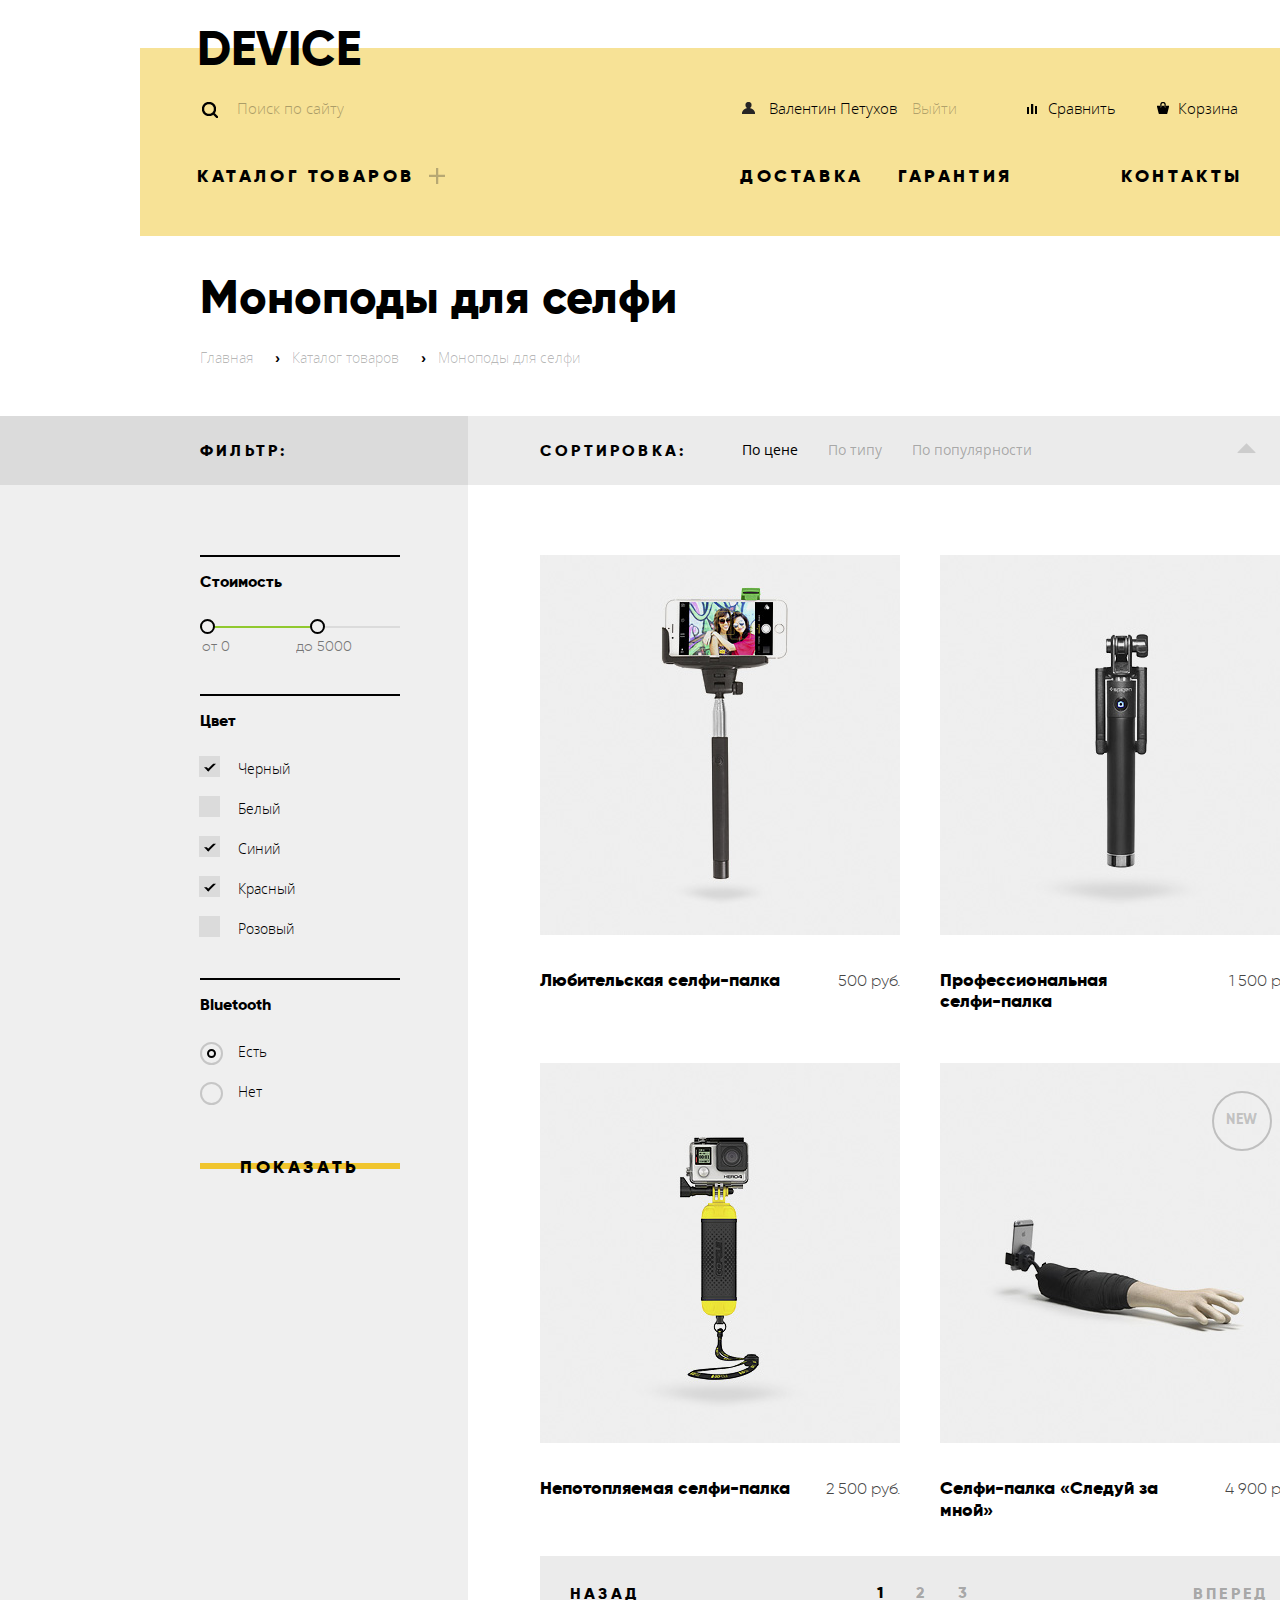
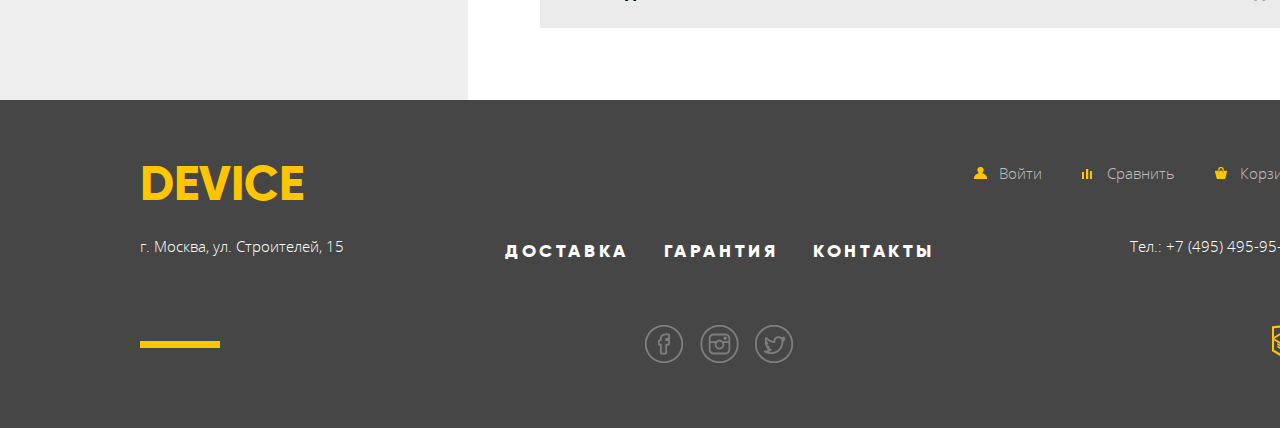
==== commit 9cbc5a09: "добавление состояния ошибки для модального окна на js+минификация" ====
--- a/catalog.html
+++ b/catalog.html
@@ -3,11 +3,12 @@
   <head>
     <meta charset="utf-8">
     <title>HTML Academy: Девайс</title>
-    <link href="css/style.css" rel="stylesheet">
+    <link href="css/normalize.css" rel="stylesheet">
+    <link href="css/style.min.css" rel="stylesheet">
   </head>
   <body>
     <header class="main-header container">
-      <section class="main-menu  main-menu--footer">
+      <section class="main-menu  main-menu-inner">
         <section class="logo">
           <a href="index.html" class="logo-link">Device</a>
         </section>
@@ -48,7 +49,7 @@
                 <ul class="navigation-sublist">
                   <li class="sublist-item">
                     <a href="#">Виртуальная реальность</a>
-                    <a href="catalog.html">Моноподы для селфи</a>
+                    <a class="active">Моноподы для селфи</a>
                     <a href="#">Экшн-камеры</a>
                   </li>
                   <li class="sublist-item">
@@ -70,6 +71,7 @@
                 <a href="#">Контакты</a>
               </li>
             </ul>
+        </nav>
       </section>
     </header>
     <main>
@@ -80,14 +82,14 @@
         <ul class="breadcrumbs-list">
           <li class="breadcrumbs-item">
             <a href="index.html">Главная</a>
-            <span>&#8250</span>
+            <span>&#8250;</span>
           </li>
           <li class="breadcrumbs-item">
             <a href="#">Каталог товаров</a>
-            <span>&#8250</span>
+            <span>&#8250;</span>
           </li>
           <li class="breadcrumbs-item">
-            <a>Моноподы для селфи</a>
+            <a class="active">Моноподы для селфи</a>
           </li>
         </ul>
       </div>
@@ -190,9 +192,9 @@
                     <a href="" class="items-name"><h2>Любительская селфи-палка</h2></a>
                     <i class="items-price">500 руб.</i>
                   </div>
-                   <div class="items-add">
-                      <a href="#" class="btn">В корзину</a>
-                      <a href="#" class="items-comparison">Добавить к сравнению</a>
+                  <div class="items-add">
+                    <a href="#" class="btn">В корзину</a>
+                    <a href="#" class="items-comparison">Добавить к сравнению</a>
                   </div>
                 </li>
                 <li class="shop-items-article">
@@ -251,7 +253,7 @@
                   <a class="pagination-link" href="#">3</a>
                 </li>
                 <li class="pagination-item  pagination-item--next">
-                  <a class="pagination-link active" href="#">Вперед</a>
+                  <a class="pagination-link" href="#">Вперед</a>
                 </li>
               </ul>
             </div>
--- a/css/style.min.css
+++ b/css/style.min.css
@@ -0,0 +1 @@
+@font-face{font-family:"Open Sans";src:local("Open Sans"),local("Open-Sans"),url(../fonts/opensans.woff2) format("woff2"),url(../fonts/opensans.woff) format("woff");font-weight:400;font-style:normal}@font-face{font-family:"Open Sans";src:local("Open Sans Light"),local("Open-Sans-Light"),url(../fonts/opensanslight.woff2) format("woff2"),url(../fonts/opensanslight.woff) format("woff");font-weight:300;font-style:normal}@font-face{font-family:"Gilroy";src:local("Gilroy Light"),local("Gilroy-Light"),url(../fonts/gilroylight.woff2) format("woff2"),url(../fonts/gilroylight.woff) format("woff");font-weight:300;font-style:normal}@font-face{font-family:"Gilroy";src:local("Gilroy ExtraBold"),local("Gilroy-ExtraBold"),url(../fonts/gilroyextrabold.woff2) format("woff2"),url(../fonts/gilroyextrabold.woff) format("woff");font-weight:800;font-style:normal}html,body{min-width:1440px;margin:0;padding:0;font-family:"Open Sans","Arial",sans-serif;font-size:15px;line-height:120%;font-weight:300;color:#464646}.container{width:1160px;margin:0 auto;padding:0 10px}img{max-width:100%}.main-header{padding-top:20px}.main-menu{width:100%;padding:0 57px 43px;background-image:-webkit-linear-gradient(top,rgba(255,255,255,0) 28px,#f7e296 28px);background-image:-webkit-linear-gradient(top,rgba(255,255,255,0) 28px,#f7e296 28px);background-image:linear-gradient(to bottom,rgba(255,255,255,0) 28px,#f7e296 28px);box-sizing:border-box}.main-menu-inner{padding-bottom:39px}.menu-wrapper{display:-webkit-box;display:-ms-flexbox;display:flex;-ms-flex-preferred-size:1040px;flex-basis:1040px;-ms-flex-wrap:wrap;flex-wrap:wrap;-ms-flex-negative:0;flex-shrink:0;-webkit-box-align:start;-ms-flex-align:start;align-items:flex-start}.logo-link{display:block;width:165px;font-family:"Gilroy","Arial",sans-serif;font-size:48px;line-height:120%;font-weight:800;color:#000;text-transform:uppercase;text-decoration:none;cursor:pointer}.logo-link:hover{opacity:.6}.logo-link:active{opacity:.3}.user-menu{display:-webkit-box;display:-ms-flexbox;display:flex;width:100%;margin-top:5px;-webkit-box-align:baseline;-ms-flex-align:baseline;align-items:baseline}.search{width:445px;margin-right:auto;font-family:"Open Sans","Arial",sans-serif;font-size:15px;line-height:36px;font-weight:300}.search form{display:-webkit-box;display:-ms-flexbox;display:flex;-webkit-box-align:baseline;-ms-flex-align:baseline;align-items:baseline;-ms-flex-negative:0;flex-shrink:0}.search label{position:absolute;width:1px;height:1px;margin:-1px;padding:0;border:0;clip:rect(0 0 0 0);overflow:hidden}.input-wrapper{position:relative;width:445px}.search input[type=search]{position:relative;width:355px;padding:7px 40px;font:inherit;color:#000;background:#f7e296;border:0;cursor:pointer}.input-wrapper::before{content:"";position:absolute;bottom:14px;left:5px;width:17px;height:17px;background:url(../img/spritesheet.png) no-repeat -5px -281px;z-index:15}.search-btn{display:none}.search input[type=search]:focus{border-bottom:2px solid #000}.search input[type=search]:focus~.search-btn,.search-btn:focus,.search-btn:active{display:inline-block;width:85px;margin-left:-4px;padding:5px 20px 7px;vertical-align:baseline;font:inherit;text-align:center;background:0 0;border:2px solid #000;box-sizing:border-box;cursor:pointer}.search input[type=search]:focus~.search-btn:hover{color:#fff;background:#000;border-bottom:2px solid #000}.search input[type=search]~.search-btn:active{color:rgba(255,255,255,.3);background:#000}.search input::-webkit-input-placeholder{color:#000;opacity:.3}.search input:-moz-placeholder,.search input::-moz-placeholder{color:#000;opacity:.3}.search input:-ms-input-placeholder{color:#000;opacity:.3}.search input:hover::-webkit-input-placeholder{color:#000;opacity:.6}.search input:hover:-moz-placeholder,.search input:hover::-moz-placeholder{color:#000;opacity:.6}.search input:hover:-ms-input-placeholder{color:#000;opacity:.6}.search input:focus::-webkit-input-placeholder{opacity:0}.search input:focus:-moz-placeholder,.search input:focus::-moz-placeholder{opacity:0}.search input:focus:-ms-input-placeholder{opacity:0}.login{position:relative;width:220px;margin-right:68px}.login-enter-link{display:block;padding-left:30px;font-family:"Open Sans","Arial",sans-serif;font-size:15px;line-height:36px;font-weight:300;color:#000;text-decoration:none;cursor:pointer}.login-info-username{width:157px;margin-right:auto;padding-left:34px;font-family:"Open Sans","Arial",sans-serif;font-size:15px;line-height:36px;font-weight:300;color:#000;text-decoration:none;cursor:pointer;overflow:hidden;white-space:nowrap;text-overflow:ellipsis}.login-enter a::before,.login-info-username::before{content:"";position:absolute;top:12px;left:7px;width:13px;height:12px;background:url(../img/spritesheet.png) no-repeat -5px -355px}.login-enter a:hover,.login-enter a:hover::before,.login-info-username:hover,.login-info-username:hover::before{opacity:.6}.login-enter a:active,.login-enter a:active::before,.login-info-username:active,.login-info-username:active::before{opacity:.3}.login-info{display:-webkit-box;display:-ms-flexbox;display:flex;-ms-flex-negative:0;flex-shrink:0}.login-info-exit{width:43px;margin:0;padding:0;font-family:"Open Sans","Arial",sans-serif;font-size:15px;line-height:36px;font-weight:300;color:rgba(0,0,0,.3);text-decoration:none;cursor:pointer}.login-info-exit:hover{color:rgba(0,0,0,.7)}.login-info-exit:active{color:#000}.login-info--hidden{display:none}.login-enter--hidden{display:none}.cart{width:220px}.cart-list{display:-webkit-box;display:-ms-flexbox;display:flex;margin:0;padding:0;-ms-flex-wrap:wrap;flex-wrap:wrap;-ms-flex-negative:0;flex-shrink:0;-webkit-box-pack:justify;-ms-flex-pack:justify;justify-content:space-between;-webkit-box-align:baseline;-ms-flex-align:baseline;align-items:baseline;list-style:none}.cart-item{width:90px}.cart-item a{position:relative;display:block;padding-left:25px;font-family:"Open Sans","Arial",sans-serif;font-size:15px;line-height:36px;font-weight:300;color:#000;text-decoration:none;cursor:pointer}.cart-item a:hover{opacity:.6}.cart-item a:active{opacity:.3}.cart-item:first-of-type a::before{content:"";position:absolute;top:14px;left:4px;width:10px;height:10px;background:url(../img/spritesheet.png) no-repeat -5px -69px}.cart-item:last-of-type a::before{content:"";position:absolute;top:12px;left:4px;width:12px;height:12px;background:url(../img/spritesheet.png) no-repeat -5px -25px}.main-navigation{width:100%;margin-top:23px}.navigation-list{display:-webkit-box;display:-ms-flexbox;display:flex;margin:0;padding:0;-ms-flex-wrap:wrap;flex-wrap:wrap;list-style:none;box-sizing:border-box}.navigation-item{width:122px;margin-right:36px}.navigation-item:nth-child(4){margin-right:0;margin-left:65px;text-align:right}.navigation-item a{display:block;padding:10px 0;font-family:"Gilroy","Arial",sans-serif;font-size:18px;line-height:120%;font-weight:800;color:#000;letter-spacing:.2em;text-transform:uppercase;text-decoration:none;cursor:pointer;box-sizing:border-box}.navigation-item a:not(.active):hover{opacity:.6}.navigation-item a:active,.sublist-item .active{opacity:.3}.navigation-item--submenu{position:relative;width:255px;margin-right:288px}.navigation-item--submenu a{padding-right:33px}.navigation-item--plus::before{content:"";position:absolute;top:12px;right:7px;width:16px;height:16px;background:url(../img/plus.png) no-repeat 0 0;opacity:.3}.navigation-item--submenu:hover .navigation-sublist,.navigation-item--submenu:active .navigation-sublist{display:-webkit-box;display:-ms-flexbox;display:flex}.navigation-sublist{position:absolute;left:-57px;display:none;width:1160px;margin:0;padding:23px 0 23px 60px;z-index:15;background:#f7e296;box-sizing:border-box}.sublist-item{display:inline-block;width:180px;margin:0;padding:0;font-size:0}.sublist-item:nth-child(2){margin-right:20px;margin-left:60px}.sublist-item a{width:100%;display:block;margin:0;padding:0;font-family:"Open Sans","Arial",sans-serif;font-size:15px;line-height:36px;font-weight:300;color:#000;text-decoration:none;text-transform:none;letter-spacing:normal}.slider-menu{position:relative;margin-top:-1px;background:-webkit-linear-gradient(top,#f7e296 110px,rgba(255,255,255,0) 110px);background:linear-gradient(to bottom,#f7e296 110px,rgba(255,255,255,0) 110px)}input[type=radio]{display:none}.slider-controls{position:absolute;top:325px;right:65px;min-width:95px}.slider-controls label{display:inline-block;vertical-align:top;width:10px;height:10px;margin-right:19px;border-radius:50%;border:3px solid rgba(0,0,0,.3);background:#fff;box-sizing:border-box;cursor:pointer}.slider-controls label:hover{border:3px solid rgba(0,0,0,.4)}#btn-1:checked~.slider-controls label[for=btn-1],#btn-2:checked~.slider-controls label[for=btn-2],#btn-3:checked~.slider-controls label[for=btn-3]{border-color:#000}.slider-inner{width:100%;padding:0 60px 0 20px;box-sizing:border-box}#btn-1:checked~.slider-inner .slide:nth-child(1),#btn-2:checked~.slider-inner .slide:nth-child(2),#btn-3:checked~.slider-inner .slide:nth-child(3){display:-webkit-box;display:-ms-flexbox;display:flex}.slide{display:none;-ms-flex-preferred-size:1040px;flex-basis:1040px;-ms-flex-negative:0;flex-shrink:0;-webkit-box-pack:justify;-ms-flex-pack:justify;justify-content:space-between}.slide:first-child{background:url(../img/01.png) no-repeat 100% 7px}.slide:nth-child(2){background:url(../img/02.png) no-repeat 100% 7px}.slide:last-child{background:url(../img/03.png) no-repeat 100% 7px}.slider-foto{display:-webkit-box;display:-ms-flexbox;display:flex;width:530px;min-height:486px}.slider-foto img{margin:auto}.slide-description{width:500px;-ms-flex-item-align:end;align-self:flex-end}.slide-title{position:relative;display:block;margin:0;padding-top:40px;font-family:"Gilroy","Arial",sans-serif;font-size:47px;line-height:120%;font-weight:800;color:#000}.slide-title::before{content:"";position:absolute;top:-3px;display:block;width:100%;height:7px;background-image:-webkit-linear-gradient(left,#fff 101px,transparent 101px);background-image:linear-gradient(to right,#fff 101px,transparent 101px)}.slide-text{margin:20px 0 40px;padding-right:22px;font-family:"Open Sans","Arial",sans-serif;font-size:15px;line-height:30px;font-weight:300;color:#464646}.btn{display:block;width:220px;padding:10px;font-family:"Gilroy","Arial",sans-serif;font-size:18px;line-height:120%;font-weight:800;color:#000;letter-spacing:.2em;text-align:center;text-transform:uppercase;text-decoration:none;background-image:-webkit-linear-gradient(top,transparent 16px,#f0c52e 16px,#f0c52e 25px,transparent 25px);background-image:linear-gradient(to bottom,transparent 16px,#f0c52e 16px,#f0c52e 25px,transparent 25px);box-sizing:border-box;cursor:pointer}.btn:hover{background:#f0c52e;-webkit-transition:.3ms ease-in all;transition:.3ms ease-in all}.btn:active{color:rgba(0,0,0,.3)}.features-list{margin:0;margin-top:50px;padding:0;list-style:none}.features-item{display:inline-block;max-width:155px;margin-right:65px;vertical-align:text-bottom;font-family:"Open Sans","Arial",sans-serif;font-size:15px;line-height:30px;font-weight:300;color:#464646}.features-item:last-child{margin-right:0}.features-item i{margin:0;font-family:"Gilroy","Arial",sans-serif;font-size:36px;line-height:142%;font-weight:300;font-style:normal;color:#000}.features-item p{margin:0;font:inherit}.main-footer{padding-top:55px;padding-bottom:60px;background:#464646;color:#fff}.footer-wrapper{display:-webkit-box;display:-ms-flexbox;display:flex;width:1160px;-ms-flex-wrap:wrap;flex-wrap:wrap}.user-menu-footer{display:-webkit-box;display:-ms-flexbox;display:flex;width:1160px;-ms-flex-negative:0;flex-shrink:0}.logo-link--color{color:#ffc600}.logo-link--color:hover{opacity:.6}.logo-link--color:active{opacity:.3}.user-cart{min-width:400px;margin-left:auto}.user-cart-list{display:-webkit-box;display:-ms-flexbox;display:flex;margin:0;padding:0;-webkit-box-pack:end;-ms-flex-pack:end;justify-content:flex-end;list-style:none}.user-cart-item{max-width:95px;margin-left:40px}.user-cart-item a{position:relative;display:inline-block;padding-left:25px;vertical-align:text-top;font-family:"Open Sans","Arial",sans-serif;font-size:15px;line-height:36px;font-weight:300;color:rgba(243,243,243,.7);text-decoration:none;cursor:pointer}.user-cart-item a:hover{color:#f3f3f3}.user-cart-item a:active{color:rgba(255,255,255,.3)}.user-cart-item:first-child a::before{content:"";position:absolute;top:12px;left:0;width:13px;height:12px;background:url(../img/spritesheet.png) no-repeat -5px -377px}.user-cart-item:nth-child(2) a::before{content:"";position:absolute;top:14px;left:0;width:10px;height:10px;background:url(../img/spritesheet.png) no-repeat -5px -89px}.user-cart-item:last-child a::before{content:"";position:absolute;top:12px;left:0;width:12px;height:12px;background:url(../img/spritesheet.png) no-repeat -5px -47px}.user-cart-item a:hover::before{opacity:.6}.user-cart-item a:active::before{opacity:.3}.contacts-footer{display:-webkit-box;display:-ms-flexbox;display:flex;width:1160px;margin-top:18px;-ms-flex-negative:0;flex-shrink:0;-webkit-box-pack:justify;-ms-flex-pack:justify;justify-content:space-between}.contacts-footer-adress,.contacts-footer-phone{width:210px;margin:0;font-family:"Open Sans","Arial",sans-serif;font-size:15px;line-height:30px;font-weight:300;color:#fff}.contacts-footer-adress p{margin:0}.contacts-footer-phone p{margin:0;text-align:right}.no-decor{text-decoration:none}.contacts-footer-list{display:-webkit-box;display:-ms-flexbox;display:flex;width:430px;margin:0;padding:0;padding-top:10px;-ms-flex-wrap:wrap;flex-wrap:wrap;-ms-flex-negative:0;flex-shrink:0;list-style:none}.contacts-footer-item{max-width:125px;margin:0;margin-right:auto}.contacts-footer-item:last-child{margin-right:0}.contacts-footer-item a{display:block;margin:0;font-family:"Gilroy","Arial",sans-serif;font-size:18px;line-height:120%;font-weight:800;letter-spacing:.2em;color:#fff;text-decoration:none;text-transform:uppercase}.contacts-footer-item a:hover{opacity:.6}.contacts-footer-item a:active{opacity:.3}.social-footer{position:relative;display:-webkit-box;display:-ms-flexbox;display:flex;width:1160px;margin-top:62px;-ms-flex-negative:0;flex-shrink:0;-webkit-box-pack:end;-ms-flex-pack:end;justify-content:flex-end}.social-footer::before{content:"";position:absolute;bottom:20px;left:0;width:80px;height:7px;background:#ffc600}.social-footer-list{display:-webkit-box;display:-ms-flexbox;display:flex;width:425px;margin:0 auto;margin-left:375px;padding:0;-ms-flex-negative:0;flex-shrink:0;-webkit-box-pack:center;-ms-flex-pack:center;justify-content:center;list-style:none}.social-footer-item{width:40px;margin-right:15px}.btn-social{position:relative;display:block;font-size:0;width:39px;height:38px;background:#464646 url(../img/spritesheet.png) no-repeat center;opacity:.3}.btn-social-fb{background-position:-5px -109px}.btn-social-inst{background-position:-5px -201px}.btn-social-tw{background-position:-5px -307px}.btn-social:hover{opacity:1}.btn-social:active{opacity:.1}.html-academy{min-width:28px}.html-academy a{font-size:0}.html-academy:hover{opacity:.6}.html-academy:active{opacity:.3}.catalog-list{display:-webkit-box;display:-ms-flexbox;display:flex;width:100%;margin:0;margin-top:104px;padding:0;-ms-flex-wrap:wrap;flex-wrap:wrap;-webkit-box-pack:start;-ms-flex-pack:start;justify-content:flex-start;-ms-flex-negative:0;flex-shrink:0;list-style:none}.catalog-item{width:160px;margin-right:40px}.catalog-item:nth-child(6n){margin-right:0}.catalog-link{display:block;margin:0;font-family:"Gilroy","Arial",sans-serif;font-size:18px;line-height:120%;font-weight:800;color:#000;text-decoration:none;cursor:pointer}.catalog-link p{margin:0;margin-top:35px;font:inherit;text-align:left}.wrapper-img{display:-webkit-box;display:-ms-flexbox;display:flex;width:160px;height:160px;-webkit-box-pack:center;-ms-flex-pack:center;justify-content:center;-webkit-box-align:center;-ms-flex-align:center;align-items:center;background:#f7e296}.wrapper-img img{display:block}.catalog-item:nth-child(2) .wrapper-img{-webkit-box-align:end;-ms-flex-align:end;align-items:flex-end}.catalog-link:active p,.catalog-link:active img{opacity:.3}.catalog-link:hover .wrapper-img,.catalog-link:active .wrapper-img{background:#f0c52e}.service{margin-top:84px;padding-bottom:67px;background-image:-webkit-linear-gradient(top,rgba(255,255,255,0) 100px,#e5e5e5 100px);background-image:linear-gradient(to bottom,rgba(255,255,255,0) 100px,#e5e5e5 100px)}.service-slider{position:relative;display:-webkit-box;display:-ms-flexbox;display:flex;width:100%;-webkit-box-pack:justify;-ms-flex-pack:justify;justify-content:space-between}.service-list{width:285px;margin:0;padding:0;padding-top:79px;padding-bottom:43px;list-style:none;border-right:7px solid #000;box-sizing:border-box}.service-item{width:100%;margin:0;margin-bottom:25px;font-family:"Gilroy","Arial",sans-serif;font-size:18px;line-height:120%;font-weight:800;letter-spacing:.2em;color:#000;text-transform:uppercase;background:0 0;box-sizing:border-box}.service-item label{display:block;width:160px;margin:0;padding:10px 20px;font:inherit;text-align:center;background-image:-webkit-linear-gradient(top,transparent 16px,#f0c52e 16px,#f0c52e 25px,transparent 25px);background-image:linear-gradient(to bottom,transparent 16px,#f0c52e 16px,#f0c52e 25px,transparent 25px);box-sizing:border-box;cursor:pointer}.service-item label:hover{background:#f0c52e}.service-item label:active{width:100%;color:#f7e184;text-align:left;background:#000}#delivery:checked~.service-list .service-item:first-child label,#guarant:checked~.service-list .service-item:nth-child(2) label,#credit:checked~.service-list .service-item:last-child label{width:100%;color:#f7e184;text-align:left;background:#000}.service-detals{width:760px;margin-top:50px}.service-features{display:none;padding:20px 0}.service-features:first-child{background:url(../img/delivery.png) no-repeat 560px 35px}.service-features:nth-child(2){background:url(../img/warranty.png) no-repeat 560px 10px}.service-features:last-child{background:url(../img/credit.png) no-repeat 560px 10px}#delivery:checked~.service-detals .service-features:first-child,#guarant:checked~.service-detals .service-features:nth-child(2),#credit:checked~.service-detals .service-features:last-child{display:block}.service-features-title{display:block;margin:0;font-family:"Gilroy","Arial",sans-serif;font-size:47px;line-height:120%;font-weight:800;color:#000}.service-features-description{width:555px;margin:0;margin-top:27px;padding-right:132px;font-family:"Open Sans","Arial",sans-serif;font-size:15px;line-height:30px;font-weight:300;color:#464646;box-sizing:border-box}.brands{margin-top:95px}.brands-list{display:-webkit-box;display:-ms-flexbox;display:flex;width:100%;margin:0;padding:0;-ms-flex-wrap:wrap;flex-wrap:wrap;-ms-flex-negative:0;flex-shrink:0;list-style:none;box-sizing:border-box}.brands-item{width:260px;margin-right:40px}.brands-item:nth-child(4n){margin-right:0}.brands-link{font-size:0;cursor:pointer}.brands-link:hover .brands--dji{background:url("../img/logo-1-color .png") no-repeat 50%}.brands-link:hover .brands--Adgets{background:url(../img/logo-2-color.png) no-repeat 50%}.brands-link:hover .brands--GoPro{background:url(../img/logo-3-color.png) no-repeat 50%}.brands-link:hover .brands--Vive{background:url(../img/logo-4-color.png) no-repeat 50%}.info-block{display:-webkit-box;display:-ms-flexbox;display:flex;width:1160px;margin-top:85px;margin-bottom:79px;-ms-flex-negative:0;flex-shrink:0;-webkit-box-pack:justify;-ms-flex-pack:justify;justify-content:space-between}.about-us{width:515px}.contacts{width:561px}.info-block-title{position:relative;margin:0;margin-bottom:43px;padding-top:45px;font-family:"Gilroy","Arial",sans-serif;font-size:47px;line-height:120%;font-weight:800;color:#000}.info-block-title::before{content:"";position:absolute;top:0;display:block;width:100%;height:7px;background-image:-webkit-linear-gradient(left,#000 80px,transparent 80px);background-image:linear-gradient(to right,#000 80px,transparent 80px)}.info-block-text{margin:30px 0;font-family:"Open Sans","Arial",sans-serif;font-size:15px;line-height:30px;font-weight:300;color:#464646}.contacts .info-block-text{margin-bottom:40px}.transport-list{display:-webkit-box;display:-ms-flexbox;display:flex;width:100%;margin:0;margin-top:68px;padding:0;-ms-flex-wrap:wrap;flex-wrap:wrap;list-style:none}.transport-item{position:relative;width:100%;margin:0;padding:0 35px;font-family:"Gilroy","Arial",sans-serif;font-size:16px;line-height:40px;font-weight:800;color:#000}.transport-item::before{content:"";position:absolute;top:14px;left:0;width:4px;height:4px;background:#fff;border:3px solid #b4b4b4;border-radius:50%}.about-us .btn{width:260px;margin-top:53px}.map{width:100%;cursor:pointer}.map a{display:block}.map-wrapper-small{width:560px;height:222px}.map img{display:block}.btn-popup{width:260px;margin-top:70px}.title-catalog h1{margin:0;margin-top:33px;margin-left:60px;font-family:"Gilroy","Arial",sans-serif;font-size:47px;line-height:120%;font-weight:800;color:#000}.breadcrumbs{margin-top:14px;margin-bottom:40px}.breadcrumbs-list{display:-webkit-box;display:-ms-flexbox;display:flex;width:100%;margin:0;margin-left:60px;padding:0;list-style:none}.breadcrumbs-item{max-width:200px;margin-right:12px}.breadcrumbs-item a{margin:0;padding-right:18px;font-family:"Open Sans","Arial",sans-serif;font-size:14px;line-height:36px;font-weight:300;color:rgba(0,0,0,.3);text-decoration:none}.breadcrumbs-item a:not(.active):hover{color:rgba(0,0,0,.6)}.breadcrumbs-item a:not(.active):active{color:rgba(0,0,0,.1)}.breadcrumbs-item span{font-weight:700;color:#000}.inner-wrapper{display:-webkit-box;display:-ms-flexbox;display:flex;width:1440px;margin:0 auto}.filter{width:468px;background-image:-webkit-linear-gradient(top,#dbdbdb 69px,#efefef 19px);background-image:linear-gradient(to bottom,#dbdbdb 69px,#efefef 19px)}.filter-wrapper{width:328px;margin:0;margin-left:auto;padding-left:60px;padding-right:68px;box-sizing:border-box}.filter-title{margin:0;padding:25px 0;font-family:"Gilroy","Arial",sans-serif;font-size:16px;line-height:120%;font-weight:800;letter-spacing:.2em;color:#000;text-transform:uppercase}.filter-cost{width:200px;margin-top:70px;border-top:2px solid #000;box-sizing:border-box}.filter-name{margin:0;padding:15px 0;font-family:"Gilroy","Arial",sans-serif;font-size:16px;line-height:120%;font-weight:800;color:#000;box-sizing:border-box}.range-controls{position:relative;margin-top:20px}.range-controls .scale{height:2px;background:#dbdbdb}.range-controls .bar{width:55%;height:2px;background:#91c92f}.range-controls .toggle{position:absolute;top:-7px;left:0;width:15px;height:15px;border:2px solid #000;border-radius:50%;background:#efefef;box-sizing:border-box;cursor:pointer}.range-controls .toggle-max{left:110px}.range-controls .toggle:active{background:#7eae29;border:3px solid #fff;box-shadow:0 5px 5px 0 rgba(0,0,0,.75)}.price-controls{display:-webkit-box;display:-ms-flexbox;display:flex;width:100%;margin-top:10px;-ms-flex-negative:0;flex-shrink:0}.price-controls label{position:absolute;width:1px;height:1px;margin:-1px;padding:0;border:0;clip:rect(0 0 0 0);overflow:hidden}.price-controls input{width:90px;height:14px;font-family:"Gilroy","Arial",sans-serif;font-size:14px;line-height:122px;font-weight:300;color:rgba(0,0,0,.2);background:0 0;border:0}.filter-color{margin-top:40px;border-top:2px solid #000}input[type=checkbox]{display:none}.filter-color-list{display:-webkit-box;display:-ms-flexbox;display:flex;width:100%;margin:0;margin-top:4px;padding:0;-ms-flex-wrap:wrap;flex-wrap:wrap;-ms-flex-negative:0;flex-shrink:0;-ms-flex-line-pack:justify;align-content:space-between;list-style:none}.filter-color-item{width:100%}.filter-color-item label{position:relative;margin:0;padding:0;padding-left:38px;font-family:"Open Sans","Arial",sans-serif;font-size:14px;line-height:40px;font-weight:300;color:#000;cursor:pointer}.filter-color-item label::before{content:"";position:absolute;top:-3px;left:-1px;width:21px;height:21px;background:#dbdbdb}input[type=checkbox]:checked+label::after{content:"";position:absolute;top:1px;left:7px;width:2px;height:7px;border:2px solid #000;border-left-color:transparent;border-top-color:transparent;-webkit-transform:rotate(45deg);transform:rotate(45deg)}.filter-color-item label:hover::before{background:#cecece}.filter-color-item label:active::before{background:#c4c4c4}.filter-bluetooth{margin-top:29px;border-top:2px solid #000}.filter-bluetooth-list{display:-webkit-box;display:-ms-flexbox;display:flex;width:100%;margin:0;margin-top:3px;padding:0;-ms-flex-wrap:wrap;flex-wrap:wrap;-ms-flex-negative:0;flex-shrink:0;-ms-flex-line-pack:justify;align-content:space-between;list-style:none}.filter-bluetooth-item{width:100%}.filter-bluetooth-item label{position:relative;margin:0;padding:0;padding-left:38px;font-family:"Open Sans","Arial",sans-serif;font-size:14px;line-height:40px;font-weight:300;color:#000;cursor:pointer}.filter-bluetooth-item label::before{content:"";position:absolute;top:0;left:0;width:23px;height:23px;background:0 0;border:2px solid #c6c6c6;border-radius:50%;box-sizing:border-box}input[type=radio]:checked+label::after{content:"";position:absolute;top:7px;left:7px;width:9px;height:9px;background:0 0;border:2px solid #000;border-radius:50%;box-sizing:border-box}.filter-bluetooth-item label:hover::before{border-color:#cecece}.filter-bluetooth-item label:active::before{border-color:#acacac}.filter-btn{width:200px;margin-top:35px;background-image:-webkit-linear-gradient(top,#efefef 16px,#f0c52e 16px,#f0c52e 22px,#efefef 22px);background-image:linear-gradient(to bottom,#efefef 16px,#f0c52e 16px,#f0c52e 22px,#efefef 22px);border:0}.content-catalog{width:972px;background-image:-webkit-linear-gradient(top,#ebebeb 69px,#fff 19px);background-image:linear-gradient(to bottom,#ebebeb 69px,#fff 19px)}.content-catalog-wrapper{width:760px;margin:0;margin-left:72px}.sorting{display:-webkit-box;display:-ms-flexbox;display:flex;width:100%;padding:25px 0}.sorting-title{display:block;margin:0;padding:0;font-family:"Gilroy","Arial",sans-serif;font-size:16px;line-height:120%;font-weight:700;letter-spacing:.2em;color:#000;text-transform:uppercase}.sorting-list{display:-webkit-box;display:-ms-flexbox;display:flex;margin:0;margin-left:56px;margin-right:auto;padding:0;-ms-flex-wrap:wrap;flex-wrap:wrap;list-style:none}.sorting-item{max-width:120px;margin-right:30px}.sorting-item a{display:block;font-family:"Open Sans","Arial",sans-serif;font-size:14px;line-height:18px;font-weight:400;color:rgba(0,0,0,.3);text-decoration:none}.sorting-item a:not(.active):hover{color:rgba(0,0,0,.6)}.sorting-item .active,.sorting-item a:active{color:#000}.sorting-sign{display:-webkit-box;display:-ms-flexbox;display:flex;max-width:60px;margin:0;padding:0;-webkit-box-pack:justify;-ms-flex-pack:justify;justify-content:space-between;list-style:none}.sign-item{width:20px;margin-right:30px}.sign-item:first-of-type{padding-top:5px}.sign-item:last-of-type{margin-top:-4px}.sign-item a{position:relative;display:block;width:13px;height:13px;font-size:0;background:#ccc;-webkit-transform:rotate(45deg);transform:rotate(45deg)}.sign-item .active{background:#000}.sign-up::before{content:"";position:absolute;top:0;left:5px;width:30px;height:30px;background:#ebebeb;-webkit-transform:rotate(45deg);transform:rotate(45deg)}.sign-down::before{content:"";position:absolute;top:-10px;left:-10px;width:20px;height:20px;background:#ebebeb;-webkit-transform:rotate(45deg);transform:rotate(45deg)}.sign-item a:not(.active):hover{background:#999}.sign-item a:not(.active):active{background:#000}.shop-items{margin:0;margin-top:70px;margin-bottom:35px}.shop-items-list{display:-webkit-box;display:-ms-flexbox;display:flex;width:100%;margin:0;padding:0;-ms-flex-wrap:wrap;flex-wrap:wrap;-ms-flex-negative:0;flex-shrink:0;-ms-flex-line-pack:justify;align-content:space-between;list-style:none}.shop-items-list li{position:relative;width:360px;margin:0;margin-right:40px;margin-bottom:50px;cursor:pointer}.shop-items-list li:nth-child(2n){margin-right:0}.shop-items-list li:nth-last-child(-n+2){margin-bottom:0}.shop-items-list li:hover .items-add{display:-webkit-box;display:-ms-flexbox;display:flex}.items-foto img{display:block}.items-description{display:-webkit-box;display:-ms-flexbox;display:flex;width:100%;margin-top:35px;-webkit-box-pack:justify;-ms-flex-pack:justify;justify-content:space-between;-webkit-box-align:baseline;-ms-flex-align:baseline;align-items:baseline}.items-name{display:block;width:255px;text-decoration:none}.items-name h2{margin:0;font-family:"Gilroy","Arial",sans-serif;font-size:18px;line-height:120%;font-weight:800;color:#000}.items-price{margin:0;font-family:"Gilroy","Arial",sans-serif;font-size:16px;line-height:120%;font-weight:300;font-style:normal;color:#464646}.items-add{position:absolute;top:0;display:none;width:360px;height:380px;-ms-flex-wrap:wrap;flex-wrap:wrap;-ms-flex-line-pack:center;align-content:center;background:rgba(243,243,243,.7)}.items-add a{width:200px;margin:auto}.items-comparison{width:100%;margin:auto;font-family:"Open Sans","Arial",sans-serif;font-size:13px;line-height:36px;font-weight:300;color:rgba(0,0,0,.5);text-align:center;text-decoration:none}.items-comparison:hover{color:#000}.items-comparison:active{color:rgba(0,0,0,.2)}.shop-items-article--new::before{content:"new";position:absolute;top:28px;right:28px;width:60px;height:60px;font-family:"Gilroy","Arial",sans-serif;font-size:14px;line-height:53px;font-weight:800;letter-spacing:.05em;color:rgba(0,0,0,.2);text-align:center;text-transform:uppercase;border:2px solid rgba(0,0,0,.2);border-radius:50%;box-sizing:border-box}.pagination{margin-bottom:72px}.pagination-list{display:-webkit-box;display:-ms-flexbox;display:flex;width:100%;margin:0;padding:0;-webkit-box-align:center;-ms-flex-align:center;align-items:center;background:#ebebeb;list-style:none;box-sizing:border-box}.pagination-item{max-width:137px;margin-right:30px}.pagination-item a{display:block;font-family:"Gilroy","Arial",sans-serif;font-size:16px;line-height:120%;font-weight:800;letter-spacing:.2em;color:rgba(0,0,0,.3);text-decoration:none;text-transform:uppercase}.pagination-item a:not(.active):hover{color:rgba(0,0,0,.6)}.pagination-item a:not(.active):active{color:#000}.pagination-item--prev{margin-right:200px}.pagination-item--prev a,.pagination-item--next a{width:137px;padding:28px 30px 25px;box-sizing:border-box}.pagination-item--next{margin-left:auto;margin-right:0}.pagination-item .active{color:#000}.pagination-item--prev a:not(.active):hover,.pagination-item--next a:not(.active):hover{background:#d9d9d9;color:#000}.pagination-item--prev a:not(.active):active,.pagination-item--next a:not(.active):active{color:rgba(0,0,0,.3)}@-webkit-keyframes bounce{0%{-webkit-transform:translateY(-2000px);transform:translateY(-2000px)}70%{-webkit-transform:translateY(30px);transform:translateY(30px)}90%{-webkit-transform:translateY(-10px);transform:translateY(-10px)}to{-webkit-transform:translateY(0);transform:translateY(0)}}@keyframes bounce{0%{-webkit-transform:translateY(-2000px);transform:translateY(-2000px)}70%{-webkit-transform:translateY(30px);transform:translateY(30px)}90%{-webkit-transform:translateY(-10px);transform:translateY(-10px)}to{-webkit-transform:translateY(0);transform:translateY(0)}}@-webkit-keyframes shake{0%,to{-webkit-transform:translateX(0);transform:translateX(0)}10%,30%,50%,70%,90%{-webkit-transform:translateX(-10px);transform:translateX(-10px)}20%,40%,60%,80%{-webkit-transform:translateX(10px);transform:translateX(10px)}}@keyframes shake{0%,to{-webkit-transform:translateX(0);transform:translateX(0)}10%,30%,50%,70%,90%{-webkit-transform:translateX(-10px);transform:translateX(-10px)}20%,40%,60%,80%{-webkit-transform:translateX(10px);transform:translateX(10px)}}.popup{position:fixed;display:none;top:50%;left:50%;width:960px;margin:0;margin-top:-270px;margin-left:-480px;padding:85px 100px;background:#fff;box-shadow:-60px 0 90px -60px rgba(0,0,0,.75),60px 0 90px -60px rgba(0,0,0,.75),0 10px 30px 0 rgba(0,0,0,.2);box-sizing:border-box}.popup-form{display:-webkit-box;display:-ms-flexbox;display:flex;-ms-flex-wrap:wrap;flex-wrap:wrap}.half-width{display:-webkit-box;display:-ms-flexbox;display:flex;width:360px;-ms-flex-wrap:wrap;flex-wrap:wrap}.half-width:first-of-type{margin-right:40px}.popup-form label{width:100%;margin:0;margin-bottom:12px;font-family:"Gilroy","Arial",sans-serif;font-size:18px;line-height:120%;font-weight:800;color:#000}.half-width input{width:100%;padding:15px 20px;font-family:"Open Sans","Arial",sans-serif;font-size:14px;line-height:18px;font-weight:400;color:#000;background:#f2f2f2;border:0;box-sizing:border-box}.text{display:-webkit-box;display:-ms-flexbox;display:flex;width:100%;margin-top:35px;margin-bottom:45px;-ms-flex-wrap:wrap;flex-wrap:wrap}.text textarea{width:100%;min-height:155px;padding:15px 20px;font-family:"Open Sans","Arial",sans-serif;font-size:14px;line-height:18px;font-weight:400;color:#000;background:#f2f2f2;border:0;box-sizing:border-box}.half-width input:hover,.text textarea:hover{background:#eaeaea}.half-width input:focus,.text textarea:focus{background:#fff;border:2px solid #f7e296}input:invalid{background:#f6dada;border:0}.btn-form{width:200px;background-image:-webkit-linear-gradient(top,#fff 16px,#f0c52e 16px,#f0c52e 22px,#fff 22px);background-image:linear-gradient(to bottom,#fff 16px,#f0c52e 16px,#f0c52e 22px,#fff 22px);border:0}.close{position:absolute;top:20px;right:20px;width:55px;height:55px;font-size:0;background:#f0c52e;opacity:.5;border-radius:50%;border:0;box-sizing:border-box;cursor:pointer}.close::before{content:"";position:absolute;top:13px;left:27px;width:2px;height:30px;background:#fff;-webkit-transform:rotate(45deg);transform:rotate(45deg)}.close::after{content:"";position:absolute;top:13px;left:27px;width:2px;height:30px;background:#fff;-webkit-transform:rotate(-45deg);transform:rotate(-45deg)}.close:hover,.close:active{background:#f0c52e;opacity:1}.close:active::before,.close:active::after{opacity:.3}.contacts-wrapper .popup{position:relative;display:block;margin:100px auto;left:0}.popup-map{position:fixed;top:50%;left:50%;display:none;width:960px;height:559px;margin-top:-270px;margin-left:-480px;background:#eaeaea url(../img/map-big.png) no-repeat;box-shadow:0 10px 20px 0 rgba(0,0,0,.2)}.popup--show,.popup-map--show{display:block;-webkit-animation:bounce .6s;animation:bounce .6s}.popup-error{-webkit-animation:shake .6s;animation:shake .6s}.half-width .popup-invalid,.text .popup-invalid{background:#f6dada;border:0}.popup-map .map-wrapper{width:100%;height:559px}
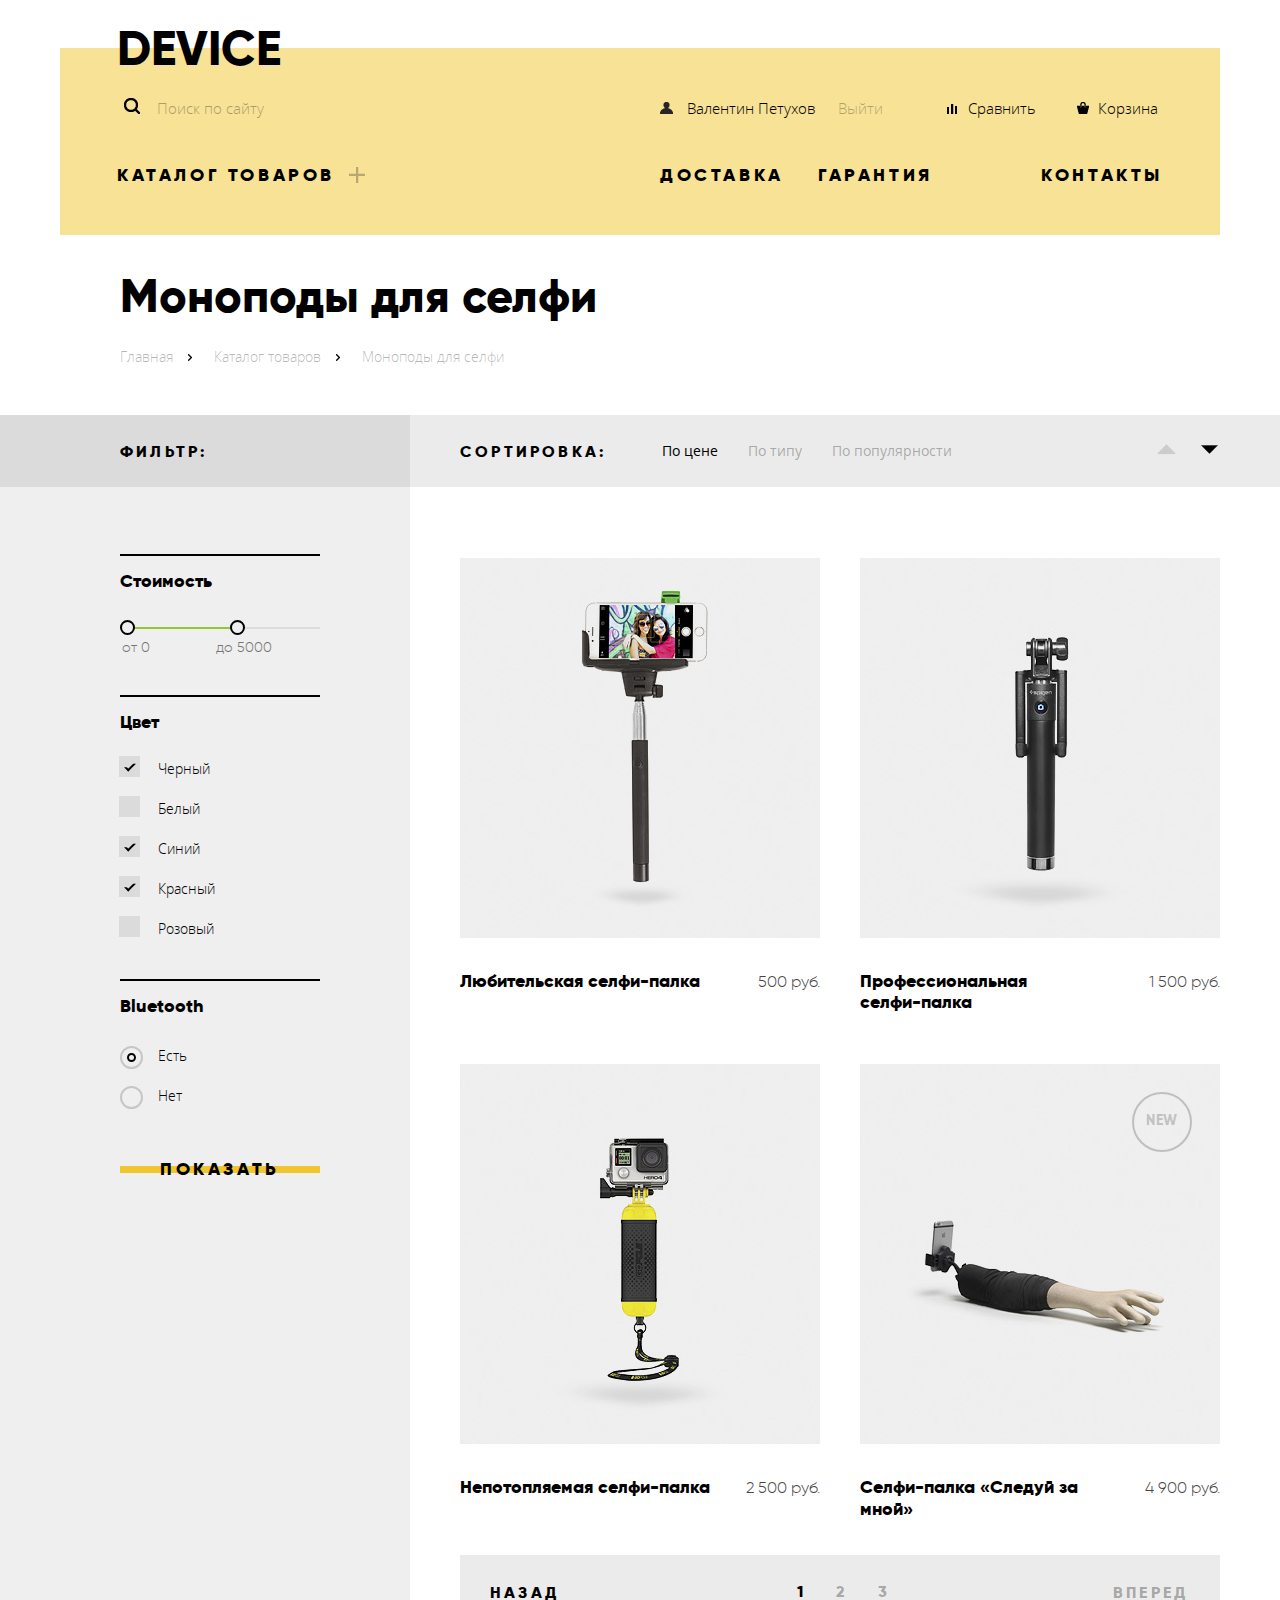
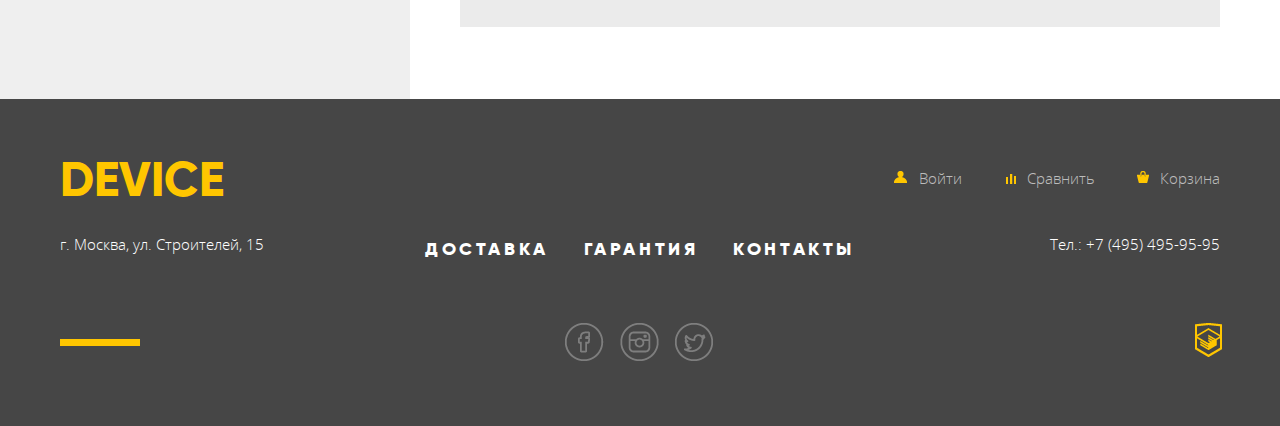
==== commit 61e6d3eb: "исправления после первой проверки" ====
--- a/catalog.html
+++ b/catalog.html
@@ -15,11 +15,9 @@
         <section class="user-menu">
           <section class="search">
               <form method="get">
-                <div class="input-wrapper">
-                  <label for="search-field">Поиск по сайту</label>
-                  <input type="search" id="search-field" name="search" placeholder="Поиск по сайту">
-                  <button class="search-btn" type="submit">Найти</button>
-                </div>
+                <label for="search-field">Поиск по сайту</label>
+                <input type="search" id="search-field" name="search" placeholder="Поиск по сайту">
+                <button class="search-btn" type="submit">Найти</button>
               </form>
             </section>
           <section class="login">
@@ -75,190 +73,188 @@
       </section>
     </header>
     <main>
-      <section class="title-catalog container">
+      <div class="title-catalog container">
         <h1>Моноподы для селфи</h1>
-      </section>
+      </div>
       <div class="breadcrumbs container">
         <ul class="breadcrumbs-list">
           <li class="breadcrumbs-item">
             <a href="index.html">Главная</a>
-            <span>&#8250;</span>
           </li>
           <li class="breadcrumbs-item">
             <a href="#">Каталог товаров</a>
-            <span>&#8250;</span>
           </li>
           <li class="breadcrumbs-item">
             <a class="active">Моноподы для селфи</a>
           </li>
         </ul>
       </div>
-      <div class="inner-wrapper">
-        <aside class="filter">
-          <div class="filter-wrapper">
-            <div class="filter-title">
-              <b>Фильтр:</b>
+      <div class="catalog-section">
+        <div class="inner-wrapper container">
+          <aside class="filter">
+            <div class="filter-wrapper">
+              <b class="filter-title">Фильтр:</b>
+              <form action="#" method="get">
+                <div class="filter-cost">
+                  <p class="filter-name">Стоимость</p>
+                  <div class="range-controls">
+                    <div class="scale">
+                      <div class="bar"></div>
+                    </div>
+                    <div class="toggle toggle-min"></div>
+                    <div class="toggle toggle-max"></div>
+                  </div>
+                  <div class="price-controls">
+                    <label for="min-price-field">от</label>
+                    <input type="text" id="min-price-field" name="min-price" placeholder="от 0">
+                    <label for="max-price-field">до</label>
+                    <input type="text" id="max-price-field" name="max-price" placeholder="до 5000">
+                  </div>
+                </div>
+                <div class="filter-color">
+                  <p class="filter-name">Цвет</p>
+                  <ul class="filter-color-list">
+                    <li class="filter-color-item">
+                      <input type="checkbox" id="black-field" name="black" checked>
+                      <label for="black-field">Черный</label>
+                    </li>
+                    <li class="filter-color-item">
+                      <input  type="checkbox" id="white-field" name="white">
+                      <label for="white-field">Белый</label>
+                    </li>
+                    <li class="filter-color-item">
+                      <input type="checkbox" id="blue-field" name="blue" checked>
+                      <label for="blue-field">Синий</label>
+                    </li>
+                    <li class="filter-color-item">
+                      <input type="checkbox" id="red-field" name="red" checked>
+                      <label for="red-field">Красный</label>
+                    </li>
+                    <li class="filter-color-item">
+                      <input type="checkbox" id="pink-field" name="pink">
+                      <label for="pink-field">Розовый</label>
+                    </li>
+                  </ul>
+                </div>
+                <div class="filter-bluetooth">
+                  <p class="filter-name">Bluetooth</p>
+                  <ul class="filter-bluetooth-list">
+                    <li class="filter-bluetooth-item">
+                      <input type="radio" id="yes-field" name="bluethooth" value="Есть" checked>
+                      <label for="yes-field">Есть</label>
+                    </li>
+                    <li class="filter-bluetooth-item">
+                      <input type="radio" id="no-field" name="bluethooth" value="Нет">
+                      <label for="no-field">Нет</label>
+                    </li>
+                  </ul>
+                </div>
+                <button class="btn filter-btn" type="submit">Показать</button>
+              </form>
             </div>
-            <form action="#" method="get">
-              <div class="filter-cost">
-                <p class="filter-name">Стоимость</p>
-                <div class="range-controls">
-                  <div class="scale">
-                    <div class="bar"></div>
-                  </div>
-                  <div class="toggle toggle-min"></div>
-                  <div class="toggle toggle-max"></div>
-                </div>
-                <div class="price-controls">
-                  <label for="min-price-field">от</label>
-                  <input type="text" id="min-price-field" name="min-price" placeholder="от 0">
-                  <label for="max-price-field">до</label>
-                  <input type="text" id="max-price-field" name="max-price" placeholder="до 5000">
-                </div>
+          </aside>
+          <section class="content-catalog">
+            <div class="content-catalog-wrapper">
+              <div class="sorting">
+                <b class="sorting-title">Сортировка:</b>
+                <ul class="sorting-list">
+                  <li class="sorting-item">
+                    <a href="#" class="sorting-link active">По цене</a>
+                  </li>
+                  <li class="sorting-item">
+                    <a href="#">По типу</a>
+                  </li>
+                  <li class="sorting-item">
+                    <a href="#">По популярности</a>
+                  </li>
+                </ul>
+                <ul class="sorting-sign">
+                  <li class="sign-item">
+                    <a class="sign-link sign-up" href="#">По возрастанию</a>
+                  </li>
+                  <li class="sign-item">
+                    <a class="sign-link sign-down active" href="#">По убыванию</a>
+                  </li>
+                </ul>
               </div>
-              <div class="filter-color">
-                <p class="filter-name">Цвет</p>
-                <ul class="filter-color-list">
-                  <li class="filter-color-item">
-                    <input type="checkbox" id="black-field" name="black" checked>
-                    <label for="black-field">Черный</label>
-                  </li>
-                  <li class="filter-color-item">
-                    <input  type="checkbox" id="white-field" name="white">
-                    <label for="white-field">Белый</label>
-                  </li>
-                  <li class="filter-color-item">
-                    <input type="checkbox" id="blue-field" name="blue" checked>
-                    <label for="blue-field">Синий</label>
-                  </li>
-                  <li class="filter-color-item">
-                    <input type="checkbox" id="red-field" name="red" checked>
-                    <label for="red-field">Красный</label>
-                  </li>
-                  <li class="filter-color-item">
-                    <input type="checkbox" id="pink-field" name="pink">
-                    <label for="pink-field">Розовый</label>
+              <section class="shop-items">
+                <ul class="shop-items-list">
+                  <li class="shop-items-article">
+                    <div class="items-foto">
+                      <img src="img/item-1.jpg" width="360" height="380" alt="Любительская селфи-палка">
+                    </div>
+                    <div class="items-description">
+                      <a href="" class="items-name"><h2>Любительская селфи-палка</h2></a>
+                      <i class="items-price">500 руб.</i>
+                    </div>
+                    <div class="items-add">
+                      <button class="btn">В корзину</button>
+                      <button class="items-comparison">Добавить к сравнению</button>
+                    </div>
+                  </li>
+                  <li class="shop-items-article">
+                    <div class="items-foto">
+                      <img src="img/item-2.jpg" width="360" height="380"  alt="Профессиональная селфи-палка ">
+                    </div>
+                    <div class="items-description">
+                      <a href="" class="items-name"><h2>Профессиональная<br> селфи-палка</h2></a>
+                      <i class="items-price">1 500 руб.</i>
+                    </div>
+                    <div class="items-add">
+                      <button class="btn">В корзину</button>
+                      <button class="items-comparison">Добавить к сравнению</button>
+                    </div>
+                  </li>
+                  <li class="shop-items-article">
+                    <div class="items-foto">
+                      <img src="img/item-3.jpg" width="360" height="380"  alt="Непотопляемая селфи-палка">
+                    </div>
+                    <div class="items-description">
+                      <a href="" class="items-name"><h2>Непотопляемая селфи-палка</h2></a>
+                      <i class="items-price">2 500 руб.</i>
+                    </div>
+                    <div class="items-add">
+                      <button class="btn">В корзину</button>
+                      <button class="items-comparison">Добавить к сравнению</button>
+                    </div>
+                  </li>
+                  <li class="shop-items-article shop-items-article--new">
+                    <div class="items-foto">
+                      <img src="img/item-4.jpg" width="360" height="380"  alt="Селфи-палка «Следуй за мной»">
+                    </div>
+                    <div class="items-description">
+                      <a href="" class="items-name"><h2>Селфи-палка «Следуй за мной»</h2></a>
+                      <i class="items-price">4 900 руб.</i>
+                    </div>
+                    <div class="items-add">
+                      <button class="btn">В корзину</button>
+                      <button class="items-comparison">Добавить к сравнению</button>
+                    </div>
+                  </li>
+                </ul>
+              </section>
+              <div class="pagination">
+                <ul class="pagination-list">
+                  <li class="pagination-item  pagination-item--prev">
+                    <a class="pagination-link active" href="#">Назад</a>
+                  </li>
+                  <li class="pagination-item">
+                    <a class="pagination-link active">1</a>
+                  </li>
+                  <li class="pagination-item">
+                    <a class="pagination-link" href="#">2</a>
+                  </li>
+                  <li class="pagination-item">
+                    <a class="pagination-link" href="#">3</a>
+                  </li>
+                  <li class="pagination-item  pagination-item--next">
+                    <a class="pagination-link" href="#">Вперед</a>
                   </li>
                 </ul>
               </div>
-              <div class="filter-bluetooth">
-                <p class="filter-name">Bluetooth</p>
-                <ul class="filter-bluetooth-list">
-                  <li class="filter-bluetooth-item">
-                    <input type="radio" id="yes-field" name="bluethooth" value="Есть" checked>
-                    <label for="yes-field">Есть</label>
-                  </li>
-                  <li class="filter-bluetooth-item">
-                    <input type="radio" id="no-field" name="bluethooth" value="Нет">
-                    <label for="no-field">Нет</label>
-                  </li>
-                </ul>
-              </div>
-              <button class="btn filter-btn" type="submit">Показать</button>
-            </form>
           </div>
-        </aside>
-        <section class="content-catalog">
-          <div class="content-catalog-wrapper">
-            <div class="sorting">
-              <b class="sorting-title">Сортировка:</b>
-              <ul class="sorting-list">
-                <li class="sorting-item">
-                  <a href="#" class="sorting-link active">По цене</a>
-                </li>
-                <li class="sorting-item">
-                  <a href="#">По типу</a>
-                </li>
-                <li class="sorting-item">
-                  <a href="#">По популярности</a>
-                </li>
-              </ul>
-              <ul class="sorting-sign">
-                <li class="sign-item">
-                  <a class="sign-link sign-up" href="#">По возрастанию</a>
-                </li>
-                <li class="sign-item">
-                  <a class="sign-link sign-down active" href="#">По убыванию</a>
-                </li>
-              </ul>
-            </div>
-            <section class="shop-items">
-              <ul class="shop-items-list">
-                <li class="shop-items-article">
-                  <div class="items-foto">
-                    <img src="img/item-1.jpg" width="360" height="380" alt="Любительская селфи-палка">
-                  </div>
-                  <div class="items-description">
-                    <a href="" class="items-name"><h2>Любительская селфи-палка</h2></a>
-                    <i class="items-price">500 руб.</i>
-                  </div>
-                  <div class="items-add">
-                    <a href="#" class="btn">В корзину</a>
-                    <a href="#" class="items-comparison">Добавить к сравнению</a>
-                  </div>
-                </li>
-                <li class="shop-items-article">
-                  <div class="items-foto">
-                    <img src="img/item-2.jpg" width="360" height="380"  alt="Профессиональная селфи-палка ">
-                  </div>
-                  <div class="items-description">
-                    <a href="" class="items-name"><h2>Профессиональная<br> селфи-палка</h2></a>
-                    <i class="items-price">1 500 руб.</i>
-                  </div>
-                  <div class="items-add">
-                    <a href="#" class="btn">В корзину</a>
-                    <a href="#" class="items-comparison">Добавить к сравнению</a>
-                  </div>
-                </li>
-                <li class="shop-items-article">
-                  <div class="items-foto">
-                    <img src="img/item-3.jpg" width="360" height="380"  alt="Непотопляемая селфи-палка">
-                  </div>
-                  <div class="items-description">
-                    <a href="" class="items-name"><h2>Непотопляемая селфи-палка</h2></a>
-                    <i class="items-price">2 500 руб.</i>
-                  </div>
-                  <div class="items-add">
-                    <a href="#" class="btn">В корзину</a>
-                    <a href="#" class="items-comparison">Добавить к сравнению</a>
-                  </div>
-                </li>
-                <li class="shop-items-article shop-items-article--new">
-                  <div class="items-foto">
-                    <img src="img/item-4.jpg" width="360" height="380"  alt="Селфи-палка «Следуй за мной»">
-                  </div>
-                  <div class="items-description">
-                    <a href="" class="items-name"><h2>Селфи-палка «Следуй за мной»</h2></a>
-                    <i class="items-price">4 900 руб.</i>
-                  </div>
-                  <div class="items-add">
-                    <a href="#" class="btn">В корзину</a>
-                    <a href="#" class="items-comparison">Добавить к сравнению</a>
-                  </div>
-                </li>
-              </ul>
-            </section>
-            <div class="pagination">
-              <ul class="pagination-list">
-                <li class="pagination-item  pagination-item--prev">
-                  <a class="pagination-link active" href="#">Назад</a>
-                </li>
-                <li class="pagination-item">
-                  <a class="pagination-link active">1</a>
-                </li>
-                <li class="pagination-item">
-                  <a class="pagination-link" href="#">2</a>
-                </li>
-                <li class="pagination-item">
-                  <a class="pagination-link" href="#">3</a>
-                </li>
-                <li class="pagination-item  pagination-item--next">
-                  <a class="pagination-link" href="#">Вперед</a>
-                </li>
-              </ul>
-            </div>
-         </div>
-        </section>
+          </section>
+        </div>
       </div>
     </main>
     <footer class="main-footer">
@@ -282,9 +278,7 @@
           </section>
         </section>
         <section class="contacts-footer">
-          <div class="contacts-footer-adress">
-            <p>г. Москва, ул. Строителей, 15 </p>
-          </div>
+          <p class="contacts-footer-adress">г. Москва, ул. Строителей, 15 </p>
           <ul class="contacts-footer-list">
             <li class="contacts-footer-item">
               <a href="#">Доставка</a>
@@ -297,7 +291,7 @@
             </li>
           </ul>
           <div class="contacts-footer-phone">
-            <p><a class="no-decor">Тел.: +7 (495) 495-95-95</a></p>
+            <a>Тел.: +7 (495) 495-95-95</a>
           </div>
         </section>
         <section class="social-footer">
--- a/css/style.min.css
+++ b/css/style.min.css
@@ -1 +1 @@
-@font-face{font-family:"Open Sans";src:local("Open Sans"),local("Open-Sans"),url(../fonts/opensans.woff2) format("woff2"),url(../fonts/opensans.woff) format("woff");font-weight:400;font-style:normal}@font-face{font-family:"Open Sans";src:local("Open Sans Light"),local("Open-Sans-Light"),url(../fonts/opensanslight.woff2) format("woff2"),url(../fonts/opensanslight.woff) format("woff");font-weight:300;font-style:normal}@font-face{font-family:"Gilroy";src:local("Gilroy Light"),local("Gilroy-Light"),url(../fonts/gilroylight.woff2) format("woff2"),url(../fonts/gilroylight.woff) format("woff");font-weight:300;font-style:normal}@font-face{font-family:"Gilroy";src:local("Gilroy ExtraBold"),local("Gilroy-ExtraBold"),url(../fonts/gilroyextrabold.woff2) format("woff2"),url(../fonts/gilroyextrabold.woff) format("woff");font-weight:800;font-style:normal}html,body{min-width:1440px;margin:0;padding:0;font-family:"Open Sans","Arial",sans-serif;font-size:15px;line-height:120%;font-weight:300;color:#464646}.container{width:1160px;margin:0 auto;padding:0 10px}img{max-width:100%}.main-header{padding-top:20px}.main-menu{width:100%;padding:0 57px 43px;background-image:-webkit-linear-gradient(top,rgba(255,255,255,0) 28px,#f7e296 28px);background-image:-webkit-linear-gradient(top,rgba(255,255,255,0) 28px,#f7e296 28px);background-image:linear-gradient(to bottom,rgba(255,255,255,0) 28px,#f7e296 28px);box-sizing:border-box}.main-menu-inner{padding-bottom:39px}.menu-wrapper{display:-webkit-box;display:-ms-flexbox;display:flex;-ms-flex-preferred-size:1040px;flex-basis:1040px;-ms-flex-wrap:wrap;flex-wrap:wrap;-ms-flex-negative:0;flex-shrink:0;-webkit-box-align:start;-ms-flex-align:start;align-items:flex-start}.logo-link{display:block;width:165px;font-family:"Gilroy","Arial",sans-serif;font-size:48px;line-height:120%;font-weight:800;color:#000;text-transform:uppercase;text-decoration:none;cursor:pointer}.logo-link:hover{opacity:.6}.logo-link:active{opacity:.3}.user-menu{display:-webkit-box;display:-ms-flexbox;display:flex;width:100%;margin-top:5px;-webkit-box-align:baseline;-ms-flex-align:baseline;align-items:baseline}.search{width:445px;margin-right:auto;font-family:"Open Sans","Arial",sans-serif;font-size:15px;line-height:36px;font-weight:300}.search form{display:-webkit-box;display:-ms-flexbox;display:flex;-webkit-box-align:baseline;-ms-flex-align:baseline;align-items:baseline;-ms-flex-negative:0;flex-shrink:0}.search label{position:absolute;width:1px;height:1px;margin:-1px;padding:0;border:0;clip:rect(0 0 0 0);overflow:hidden}.input-wrapper{position:relative;width:445px}.search input[type=search]{position:relative;width:355px;padding:7px 40px;font:inherit;color:#000;background:#f7e296;border:0;cursor:pointer}.input-wrapper::before{content:"";position:absolute;bottom:14px;left:5px;width:17px;height:17px;background:url(../img/spritesheet.png) no-repeat -5px -281px;z-index:15}.search-btn{display:none}.search input[type=search]:focus{border-bottom:2px solid #000}.search input[type=search]:focus~.search-btn,.search-btn:focus,.search-btn:active{display:inline-block;width:85px;margin-left:-4px;padding:5px 20px 7px;vertical-align:baseline;font:inherit;text-align:center;background:0 0;border:2px solid #000;box-sizing:border-box;cursor:pointer}.search input[type=search]:focus~.search-btn:hover{color:#fff;background:#000;border-bottom:2px solid #000}.search input[type=search]~.search-btn:active{color:rgba(255,255,255,.3);background:#000}.search input::-webkit-input-placeholder{color:#000;opacity:.3}.search input:-moz-placeholder,.search input::-moz-placeholder{color:#000;opacity:.3}.search input:-ms-input-placeholder{color:#000;opacity:.3}.search input:hover::-webkit-input-placeholder{color:#000;opacity:.6}.search input:hover:-moz-placeholder,.search input:hover::-moz-placeholder{color:#000;opacity:.6}.search input:hover:-ms-input-placeholder{color:#000;opacity:.6}.search input:focus::-webkit-input-placeholder{opacity:0}.search input:focus:-moz-placeholder,.search input:focus::-moz-placeholder{opacity:0}.search input:focus:-ms-input-placeholder{opacity:0}.login{position:relative;width:220px;margin-right:68px}.login-enter-link{display:block;padding-left:30px;font-family:"Open Sans","Arial",sans-serif;font-size:15px;line-height:36px;font-weight:300;color:#000;text-decoration:none;cursor:pointer}.login-info-username{width:157px;margin-right:auto;padding-left:34px;font-family:"Open Sans","Arial",sans-serif;font-size:15px;line-height:36px;font-weight:300;color:#000;text-decoration:none;cursor:pointer;overflow:hidden;white-space:nowrap;text-overflow:ellipsis}.login-enter a::before,.login-info-username::before{content:"";position:absolute;top:12px;left:7px;width:13px;height:12px;background:url(../img/spritesheet.png) no-repeat -5px -355px}.login-enter a:hover,.login-enter a:hover::before,.login-info-username:hover,.login-info-username:hover::before{opacity:.6}.login-enter a:active,.login-enter a:active::before,.login-info-username:active,.login-info-username:active::before{opacity:.3}.login-info{display:-webkit-box;display:-ms-flexbox;display:flex;-ms-flex-negative:0;flex-shrink:0}.login-info-exit{width:43px;margin:0;padding:0;font-family:"Open Sans","Arial",sans-serif;font-size:15px;line-height:36px;font-weight:300;color:rgba(0,0,0,.3);text-decoration:none;cursor:pointer}.login-info-exit:hover{color:rgba(0,0,0,.7)}.login-info-exit:active{color:#000}.login-info--hidden{display:none}.login-enter--hidden{display:none}.cart{width:220px}.cart-list{display:-webkit-box;display:-ms-flexbox;display:flex;margin:0;padding:0;-ms-flex-wrap:wrap;flex-wrap:wrap;-ms-flex-negative:0;flex-shrink:0;-webkit-box-pack:justify;-ms-flex-pack:justify;justify-content:space-between;-webkit-box-align:baseline;-ms-flex-align:baseline;align-items:baseline;list-style:none}.cart-item{width:90px}.cart-item a{position:relative;display:block;padding-left:25px;font-family:"Open Sans","Arial",sans-serif;font-size:15px;line-height:36px;font-weight:300;color:#000;text-decoration:none;cursor:pointer}.cart-item a:hover{opacity:.6}.cart-item a:active{opacity:.3}.cart-item:first-of-type a::before{content:"";position:absolute;top:14px;left:4px;width:10px;height:10px;background:url(../img/spritesheet.png) no-repeat -5px -69px}.cart-item:last-of-type a::before{content:"";position:absolute;top:12px;left:4px;width:12px;height:12px;background:url(../img/spritesheet.png) no-repeat -5px -25px}.main-navigation{width:100%;margin-top:23px}.navigation-list{display:-webkit-box;display:-ms-flexbox;display:flex;margin:0;padding:0;-ms-flex-wrap:wrap;flex-wrap:wrap;list-style:none;box-sizing:border-box}.navigation-item{width:122px;margin-right:36px}.navigation-item:nth-child(4){margin-right:0;margin-left:65px;text-align:right}.navigation-item a{display:block;padding:10px 0;font-family:"Gilroy","Arial",sans-serif;font-size:18px;line-height:120%;font-weight:800;color:#000;letter-spacing:.2em;text-transform:uppercase;text-decoration:none;cursor:pointer;box-sizing:border-box}.navigation-item a:not(.active):hover{opacity:.6}.navigation-item a:active,.sublist-item .active{opacity:.3}.navigation-item--submenu{position:relative;width:255px;margin-right:288px}.navigation-item--submenu a{padding-right:33px}.navigation-item--plus::before{content:"";position:absolute;top:12px;right:7px;width:16px;height:16px;background:url(../img/plus.png) no-repeat 0 0;opacity:.3}.navigation-item--submenu:hover .navigation-sublist,.navigation-item--submenu:active .navigation-sublist{display:-webkit-box;display:-ms-flexbox;display:flex}.navigation-sublist{position:absolute;left:-57px;display:none;width:1160px;margin:0;padding:23px 0 23px 60px;z-index:15;background:#f7e296;box-sizing:border-box}.sublist-item{display:inline-block;width:180px;margin:0;padding:0;font-size:0}.sublist-item:nth-child(2){margin-right:20px;margin-left:60px}.sublist-item a{width:100%;display:block;margin:0;padding:0;font-family:"Open Sans","Arial",sans-serif;font-size:15px;line-height:36px;font-weight:300;color:#000;text-decoration:none;text-transform:none;letter-spacing:normal}.slider-menu{position:relative;margin-top:-1px;background:-webkit-linear-gradient(top,#f7e296 110px,rgba(255,255,255,0) 110px);background:linear-gradient(to bottom,#f7e296 110px,rgba(255,255,255,0) 110px)}input[type=radio]{display:none}.slider-controls{position:absolute;top:325px;right:65px;min-width:95px}.slider-controls label{display:inline-block;vertical-align:top;width:10px;height:10px;margin-right:19px;border-radius:50%;border:3px solid rgba(0,0,0,.3);background:#fff;box-sizing:border-box;cursor:pointer}.slider-controls label:hover{border:3px solid rgba(0,0,0,.4)}#btn-1:checked~.slider-controls label[for=btn-1],#btn-2:checked~.slider-controls label[for=btn-2],#btn-3:checked~.slider-controls label[for=btn-3]{border-color:#000}.slider-inner{width:100%;padding:0 60px 0 20px;box-sizing:border-box}#btn-1:checked~.slider-inner .slide:nth-child(1),#btn-2:checked~.slider-inner .slide:nth-child(2),#btn-3:checked~.slider-inner .slide:nth-child(3){display:-webkit-box;display:-ms-flexbox;display:flex}.slide{display:none;-ms-flex-preferred-size:1040px;flex-basis:1040px;-ms-flex-negative:0;flex-shrink:0;-webkit-box-pack:justify;-ms-flex-pack:justify;justify-content:space-between}.slide:first-child{background:url(../img/01.png) no-repeat 100% 7px}.slide:nth-child(2){background:url(../img/02.png) no-repeat 100% 7px}.slide:last-child{background:url(../img/03.png) no-repeat 100% 7px}.slider-foto{display:-webkit-box;display:-ms-flexbox;display:flex;width:530px;min-height:486px}.slider-foto img{margin:auto}.slide-description{width:500px;-ms-flex-item-align:end;align-self:flex-end}.slide-title{position:relative;display:block;margin:0;padding-top:40px;font-family:"Gilroy","Arial",sans-serif;font-size:47px;line-height:120%;font-weight:800;color:#000}.slide-title::before{content:"";position:absolute;top:-3px;display:block;width:100%;height:7px;background-image:-webkit-linear-gradient(left,#fff 101px,transparent 101px);background-image:linear-gradient(to right,#fff 101px,transparent 101px)}.slide-text{margin:20px 0 40px;padding-right:22px;font-family:"Open Sans","Arial",sans-serif;font-size:15px;line-height:30px;font-weight:300;color:#464646}.btn{display:block;width:220px;padding:10px;font-family:"Gilroy","Arial",sans-serif;font-size:18px;line-height:120%;font-weight:800;color:#000;letter-spacing:.2em;text-align:center;text-transform:uppercase;text-decoration:none;background-image:-webkit-linear-gradient(top,transparent 16px,#f0c52e 16px,#f0c52e 25px,transparent 25px);background-image:linear-gradient(to bottom,transparent 16px,#f0c52e 16px,#f0c52e 25px,transparent 25px);box-sizing:border-box;cursor:pointer}.btn:hover{background:#f0c52e;-webkit-transition:.3ms ease-in all;transition:.3ms ease-in all}.btn:active{color:rgba(0,0,0,.3)}.features-list{margin:0;margin-top:50px;padding:0;list-style:none}.features-item{display:inline-block;max-width:155px;margin-right:65px;vertical-align:text-bottom;font-family:"Open Sans","Arial",sans-serif;font-size:15px;line-height:30px;font-weight:300;color:#464646}.features-item:last-child{margin-right:0}.features-item i{margin:0;font-family:"Gilroy","Arial",sans-serif;font-size:36px;line-height:142%;font-weight:300;font-style:normal;color:#000}.features-item p{margin:0;font:inherit}.main-footer{padding-top:55px;padding-bottom:60px;background:#464646;color:#fff}.footer-wrapper{display:-webkit-box;display:-ms-flexbox;display:flex;width:1160px;-ms-flex-wrap:wrap;flex-wrap:wrap}.user-menu-footer{display:-webkit-box;display:-ms-flexbox;display:flex;width:1160px;-ms-flex-negative:0;flex-shrink:0}.logo-link--color{color:#ffc600}.logo-link--color:hover{opacity:.6}.logo-link--color:active{opacity:.3}.user-cart{min-width:400px;margin-left:auto}.user-cart-list{display:-webkit-box;display:-ms-flexbox;display:flex;margin:0;padding:0;-webkit-box-pack:end;-ms-flex-pack:end;justify-content:flex-end;list-style:none}.user-cart-item{max-width:95px;margin-left:40px}.user-cart-item a{position:relative;display:inline-block;padding-left:25px;vertical-align:text-top;font-family:"Open Sans","Arial",sans-serif;font-size:15px;line-height:36px;font-weight:300;color:rgba(243,243,243,.7);text-decoration:none;cursor:pointer}.user-cart-item a:hover{color:#f3f3f3}.user-cart-item a:active{color:rgba(255,255,255,.3)}.user-cart-item:first-child a::before{content:"";position:absolute;top:12px;left:0;width:13px;height:12px;background:url(../img/spritesheet.png) no-repeat -5px -377px}.user-cart-item:nth-child(2) a::before{content:"";position:absolute;top:14px;left:0;width:10px;height:10px;background:url(../img/spritesheet.png) no-repeat -5px -89px}.user-cart-item:last-child a::before{content:"";position:absolute;top:12px;left:0;width:12px;height:12px;background:url(../img/spritesheet.png) no-repeat -5px -47px}.user-cart-item a:hover::before{opacity:.6}.user-cart-item a:active::before{opacity:.3}.contacts-footer{display:-webkit-box;display:-ms-flexbox;display:flex;width:1160px;margin-top:18px;-ms-flex-negative:0;flex-shrink:0;-webkit-box-pack:justify;-ms-flex-pack:justify;justify-content:space-between}.contacts-footer-adress,.contacts-footer-phone{width:210px;margin:0;font-family:"Open Sans","Arial",sans-serif;font-size:15px;line-height:30px;font-weight:300;color:#fff}.contacts-footer-adress p{margin:0}.contacts-footer-phone p{margin:0;text-align:right}.no-decor{text-decoration:none}.contacts-footer-list{display:-webkit-box;display:-ms-flexbox;display:flex;width:430px;margin:0;padding:0;padding-top:10px;-ms-flex-wrap:wrap;flex-wrap:wrap;-ms-flex-negative:0;flex-shrink:0;list-style:none}.contacts-footer-item{max-width:125px;margin:0;margin-right:auto}.contacts-footer-item:last-child{margin-right:0}.contacts-footer-item a{display:block;margin:0;font-family:"Gilroy","Arial",sans-serif;font-size:18px;line-height:120%;font-weight:800;letter-spacing:.2em;color:#fff;text-decoration:none;text-transform:uppercase}.contacts-footer-item a:hover{opacity:.6}.contacts-footer-item a:active{opacity:.3}.social-footer{position:relative;display:-webkit-box;display:-ms-flexbox;display:flex;width:1160px;margin-top:62px;-ms-flex-negative:0;flex-shrink:0;-webkit-box-pack:end;-ms-flex-pack:end;justify-content:flex-end}.social-footer::before{content:"";position:absolute;bottom:20px;left:0;width:80px;height:7px;background:#ffc600}.social-footer-list{display:-webkit-box;display:-ms-flexbox;display:flex;width:425px;margin:0 auto;margin-left:375px;padding:0;-ms-flex-negative:0;flex-shrink:0;-webkit-box-pack:center;-ms-flex-pack:center;justify-content:center;list-style:none}.social-footer-item{width:40px;margin-right:15px}.btn-social{position:relative;display:block;font-size:0;width:39px;height:38px;background:#464646 url(../img/spritesheet.png) no-repeat center;opacity:.3}.btn-social-fb{background-position:-5px -109px}.btn-social-inst{background-position:-5px -201px}.btn-social-tw{background-position:-5px -307px}.btn-social:hover{opacity:1}.btn-social:active{opacity:.1}.html-academy{min-width:28px}.html-academy a{font-size:0}.html-academy:hover{opacity:.6}.html-academy:active{opacity:.3}.catalog-list{display:-webkit-box;display:-ms-flexbox;display:flex;width:100%;margin:0;margin-top:104px;padding:0;-ms-flex-wrap:wrap;flex-wrap:wrap;-webkit-box-pack:start;-ms-flex-pack:start;justify-content:flex-start;-ms-flex-negative:0;flex-shrink:0;list-style:none}.catalog-item{width:160px;margin-right:40px}.catalog-item:nth-child(6n){margin-right:0}.catalog-link{display:block;margin:0;font-family:"Gilroy","Arial",sans-serif;font-size:18px;line-height:120%;font-weight:800;color:#000;text-decoration:none;cursor:pointer}.catalog-link p{margin:0;margin-top:35px;font:inherit;text-align:left}.wrapper-img{display:-webkit-box;display:-ms-flexbox;display:flex;width:160px;height:160px;-webkit-box-pack:center;-ms-flex-pack:center;justify-content:center;-webkit-box-align:center;-ms-flex-align:center;align-items:center;background:#f7e296}.wrapper-img img{display:block}.catalog-item:nth-child(2) .wrapper-img{-webkit-box-align:end;-ms-flex-align:end;align-items:flex-end}.catalog-link:active p,.catalog-link:active img{opacity:.3}.catalog-link:hover .wrapper-img,.catalog-link:active .wrapper-img{background:#f0c52e}.service{margin-top:84px;padding-bottom:67px;background-image:-webkit-linear-gradient(top,rgba(255,255,255,0) 100px,#e5e5e5 100px);background-image:linear-gradient(to bottom,rgba(255,255,255,0) 100px,#e5e5e5 100px)}.service-slider{position:relative;display:-webkit-box;display:-ms-flexbox;display:flex;width:100%;-webkit-box-pack:justify;-ms-flex-pack:justify;justify-content:space-between}.service-list{width:285px;margin:0;padding:0;padding-top:79px;padding-bottom:43px;list-style:none;border-right:7px solid #000;box-sizing:border-box}.service-item{width:100%;margin:0;margin-bottom:25px;font-family:"Gilroy","Arial",sans-serif;font-size:18px;line-height:120%;font-weight:800;letter-spacing:.2em;color:#000;text-transform:uppercase;background:0 0;box-sizing:border-box}.service-item label{display:block;width:160px;margin:0;padding:10px 20px;font:inherit;text-align:center;background-image:-webkit-linear-gradient(top,transparent 16px,#f0c52e 16px,#f0c52e 25px,transparent 25px);background-image:linear-gradient(to bottom,transparent 16px,#f0c52e 16px,#f0c52e 25px,transparent 25px);box-sizing:border-box;cursor:pointer}.service-item label:hover{background:#f0c52e}.service-item label:active{width:100%;color:#f7e184;text-align:left;background:#000}#delivery:checked~.service-list .service-item:first-child label,#guarant:checked~.service-list .service-item:nth-child(2) label,#credit:checked~.service-list .service-item:last-child label{width:100%;color:#f7e184;text-align:left;background:#000}.service-detals{width:760px;margin-top:50px}.service-features{display:none;padding:20px 0}.service-features:first-child{background:url(../img/delivery.png) no-repeat 560px 35px}.service-features:nth-child(2){background:url(../img/warranty.png) no-repeat 560px 10px}.service-features:last-child{background:url(../img/credit.png) no-repeat 560px 10px}#delivery:checked~.service-detals .service-features:first-child,#guarant:checked~.service-detals .service-features:nth-child(2),#credit:checked~.service-detals .service-features:last-child{display:block}.service-features-title{display:block;margin:0;font-family:"Gilroy","Arial",sans-serif;font-size:47px;line-height:120%;font-weight:800;color:#000}.service-features-description{width:555px;margin:0;margin-top:27px;padding-right:132px;font-family:"Open Sans","Arial",sans-serif;font-size:15px;line-height:30px;font-weight:300;color:#464646;box-sizing:border-box}.brands{margin-top:95px}.brands-list{display:-webkit-box;display:-ms-flexbox;display:flex;width:100%;margin:0;padding:0;-ms-flex-wrap:wrap;flex-wrap:wrap;-ms-flex-negative:0;flex-shrink:0;list-style:none;box-sizing:border-box}.brands-item{width:260px;margin-right:40px}.brands-item:nth-child(4n){margin-right:0}.brands-link{font-size:0;cursor:pointer}.brands-link:hover .brands--dji{background:url("../img/logo-1-color .png") no-repeat 50%}.brands-link:hover .brands--Adgets{background:url(../img/logo-2-color.png) no-repeat 50%}.brands-link:hover .brands--GoPro{background:url(../img/logo-3-color.png) no-repeat 50%}.brands-link:hover .brands--Vive{background:url(../img/logo-4-color.png) no-repeat 50%}.info-block{display:-webkit-box;display:-ms-flexbox;display:flex;width:1160px;margin-top:85px;margin-bottom:79px;-ms-flex-negative:0;flex-shrink:0;-webkit-box-pack:justify;-ms-flex-pack:justify;justify-content:space-between}.about-us{width:515px}.contacts{width:561px}.info-block-title{position:relative;margin:0;margin-bottom:43px;padding-top:45px;font-family:"Gilroy","Arial",sans-serif;font-size:47px;line-height:120%;font-weight:800;color:#000}.info-block-title::before{content:"";position:absolute;top:0;display:block;width:100%;height:7px;background-image:-webkit-linear-gradient(left,#000 80px,transparent 80px);background-image:linear-gradient(to right,#000 80px,transparent 80px)}.info-block-text{margin:30px 0;font-family:"Open Sans","Arial",sans-serif;font-size:15px;line-height:30px;font-weight:300;color:#464646}.contacts .info-block-text{margin-bottom:40px}.transport-list{display:-webkit-box;display:-ms-flexbox;display:flex;width:100%;margin:0;margin-top:68px;padding:0;-ms-flex-wrap:wrap;flex-wrap:wrap;list-style:none}.transport-item{position:relative;width:100%;margin:0;padding:0 35px;font-family:"Gilroy","Arial",sans-serif;font-size:16px;line-height:40px;font-weight:800;color:#000}.transport-item::before{content:"";position:absolute;top:14px;left:0;width:4px;height:4px;background:#fff;border:3px solid #b4b4b4;border-radius:50%}.about-us .btn{width:260px;margin-top:53px}.map{width:100%;cursor:pointer}.map a{display:block}.map-wrapper-small{width:560px;height:222px}.map img{display:block}.btn-popup{width:260px;margin-top:70px}.title-catalog h1{margin:0;margin-top:33px;margin-left:60px;font-family:"Gilroy","Arial",sans-serif;font-size:47px;line-height:120%;font-weight:800;color:#000}.breadcrumbs{margin-top:14px;margin-bottom:40px}.breadcrumbs-list{display:-webkit-box;display:-ms-flexbox;display:flex;width:100%;margin:0;margin-left:60px;padding:0;list-style:none}.breadcrumbs-item{max-width:200px;margin-right:12px}.breadcrumbs-item a{margin:0;padding-right:18px;font-family:"Open Sans","Arial",sans-serif;font-size:14px;line-height:36px;font-weight:300;color:rgba(0,0,0,.3);text-decoration:none}.breadcrumbs-item a:not(.active):hover{color:rgba(0,0,0,.6)}.breadcrumbs-item a:not(.active):active{color:rgba(0,0,0,.1)}.breadcrumbs-item span{font-weight:700;color:#000}.inner-wrapper{display:-webkit-box;display:-ms-flexbox;display:flex;width:1440px;margin:0 auto}.filter{width:468px;background-image:-webkit-linear-gradient(top,#dbdbdb 69px,#efefef 19px);background-image:linear-gradient(to bottom,#dbdbdb 69px,#efefef 19px)}.filter-wrapper{width:328px;margin:0;margin-left:auto;padding-left:60px;padding-right:68px;box-sizing:border-box}.filter-title{margin:0;padding:25px 0;font-family:"Gilroy","Arial",sans-serif;font-size:16px;line-height:120%;font-weight:800;letter-spacing:.2em;color:#000;text-transform:uppercase}.filter-cost{width:200px;margin-top:70px;border-top:2px solid #000;box-sizing:border-box}.filter-name{margin:0;padding:15px 0;font-family:"Gilroy","Arial",sans-serif;font-size:16px;line-height:120%;font-weight:800;color:#000;box-sizing:border-box}.range-controls{position:relative;margin-top:20px}.range-controls .scale{height:2px;background:#dbdbdb}.range-controls .bar{width:55%;height:2px;background:#91c92f}.range-controls .toggle{position:absolute;top:-7px;left:0;width:15px;height:15px;border:2px solid #000;border-radius:50%;background:#efefef;box-sizing:border-box;cursor:pointer}.range-controls .toggle-max{left:110px}.range-controls .toggle:active{background:#7eae29;border:3px solid #fff;box-shadow:0 5px 5px 0 rgba(0,0,0,.75)}.price-controls{display:-webkit-box;display:-ms-flexbox;display:flex;width:100%;margin-top:10px;-ms-flex-negative:0;flex-shrink:0}.price-controls label{position:absolute;width:1px;height:1px;margin:-1px;padding:0;border:0;clip:rect(0 0 0 0);overflow:hidden}.price-controls input{width:90px;height:14px;font-family:"Gilroy","Arial",sans-serif;font-size:14px;line-height:122px;font-weight:300;color:rgba(0,0,0,.2);background:0 0;border:0}.filter-color{margin-top:40px;border-top:2px solid #000}input[type=checkbox]{display:none}.filter-color-list{display:-webkit-box;display:-ms-flexbox;display:flex;width:100%;margin:0;margin-top:4px;padding:0;-ms-flex-wrap:wrap;flex-wrap:wrap;-ms-flex-negative:0;flex-shrink:0;-ms-flex-line-pack:justify;align-content:space-between;list-style:none}.filter-color-item{width:100%}.filter-color-item label{position:relative;margin:0;padding:0;padding-left:38px;font-family:"Open Sans","Arial",sans-serif;font-size:14px;line-height:40px;font-weight:300;color:#000;cursor:pointer}.filter-color-item label::before{content:"";position:absolute;top:-3px;left:-1px;width:21px;height:21px;background:#dbdbdb}input[type=checkbox]:checked+label::after{content:"";position:absolute;top:1px;left:7px;width:2px;height:7px;border:2px solid #000;border-left-color:transparent;border-top-color:transparent;-webkit-transform:rotate(45deg);transform:rotate(45deg)}.filter-color-item label:hover::before{background:#cecece}.filter-color-item label:active::before{background:#c4c4c4}.filter-bluetooth{margin-top:29px;border-top:2px solid #000}.filter-bluetooth-list{display:-webkit-box;display:-ms-flexbox;display:flex;width:100%;margin:0;margin-top:3px;padding:0;-ms-flex-wrap:wrap;flex-wrap:wrap;-ms-flex-negative:0;flex-shrink:0;-ms-flex-line-pack:justify;align-content:space-between;list-style:none}.filter-bluetooth-item{width:100%}.filter-bluetooth-item label{position:relative;margin:0;padding:0;padding-left:38px;font-family:"Open Sans","Arial",sans-serif;font-size:14px;line-height:40px;font-weight:300;color:#000;cursor:pointer}.filter-bluetooth-item label::before{content:"";position:absolute;top:0;left:0;width:23px;height:23px;background:0 0;border:2px solid #c6c6c6;border-radius:50%;box-sizing:border-box}input[type=radio]:checked+label::after{content:"";position:absolute;top:7px;left:7px;width:9px;height:9px;background:0 0;border:2px solid #000;border-radius:50%;box-sizing:border-box}.filter-bluetooth-item label:hover::before{border-color:#cecece}.filter-bluetooth-item label:active::before{border-color:#acacac}.filter-btn{width:200px;margin-top:35px;background-image:-webkit-linear-gradient(top,#efefef 16px,#f0c52e 16px,#f0c52e 22px,#efefef 22px);background-image:linear-gradient(to bottom,#efefef 16px,#f0c52e 16px,#f0c52e 22px,#efefef 22px);border:0}.content-catalog{width:972px;background-image:-webkit-linear-gradient(top,#ebebeb 69px,#fff 19px);background-image:linear-gradient(to bottom,#ebebeb 69px,#fff 19px)}.content-catalog-wrapper{width:760px;margin:0;margin-left:72px}.sorting{display:-webkit-box;display:-ms-flexbox;display:flex;width:100%;padding:25px 0}.sorting-title{display:block;margin:0;padding:0;font-family:"Gilroy","Arial",sans-serif;font-size:16px;line-height:120%;font-weight:700;letter-spacing:.2em;color:#000;text-transform:uppercase}.sorting-list{display:-webkit-box;display:-ms-flexbox;display:flex;margin:0;margin-left:56px;margin-right:auto;padding:0;-ms-flex-wrap:wrap;flex-wrap:wrap;list-style:none}.sorting-item{max-width:120px;margin-right:30px}.sorting-item a{display:block;font-family:"Open Sans","Arial",sans-serif;font-size:14px;line-height:18px;font-weight:400;color:rgba(0,0,0,.3);text-decoration:none}.sorting-item a:not(.active):hover{color:rgba(0,0,0,.6)}.sorting-item .active,.sorting-item a:active{color:#000}.sorting-sign{display:-webkit-box;display:-ms-flexbox;display:flex;max-width:60px;margin:0;padding:0;-webkit-box-pack:justify;-ms-flex-pack:justify;justify-content:space-between;list-style:none}.sign-item{width:20px;margin-right:30px}.sign-item:first-of-type{padding-top:5px}.sign-item:last-of-type{margin-top:-4px}.sign-item a{position:relative;display:block;width:13px;height:13px;font-size:0;background:#ccc;-webkit-transform:rotate(45deg);transform:rotate(45deg)}.sign-item .active{background:#000}.sign-up::before{content:"";position:absolute;top:0;left:5px;width:30px;height:30px;background:#ebebeb;-webkit-transform:rotate(45deg);transform:rotate(45deg)}.sign-down::before{content:"";position:absolute;top:-10px;left:-10px;width:20px;height:20px;background:#ebebeb;-webkit-transform:rotate(45deg);transform:rotate(45deg)}.sign-item a:not(.active):hover{background:#999}.sign-item a:not(.active):active{background:#000}.shop-items{margin:0;margin-top:70px;margin-bottom:35px}.shop-items-list{display:-webkit-box;display:-ms-flexbox;display:flex;width:100%;margin:0;padding:0;-ms-flex-wrap:wrap;flex-wrap:wrap;-ms-flex-negative:0;flex-shrink:0;-ms-flex-line-pack:justify;align-content:space-between;list-style:none}.shop-items-list li{position:relative;width:360px;margin:0;margin-right:40px;margin-bottom:50px;cursor:pointer}.shop-items-list li:nth-child(2n){margin-right:0}.shop-items-list li:nth-last-child(-n+2){margin-bottom:0}.shop-items-list li:hover .items-add{display:-webkit-box;display:-ms-flexbox;display:flex}.items-foto img{display:block}.items-description{display:-webkit-box;display:-ms-flexbox;display:flex;width:100%;margin-top:35px;-webkit-box-pack:justify;-ms-flex-pack:justify;justify-content:space-between;-webkit-box-align:baseline;-ms-flex-align:baseline;align-items:baseline}.items-name{display:block;width:255px;text-decoration:none}.items-name h2{margin:0;font-family:"Gilroy","Arial",sans-serif;font-size:18px;line-height:120%;font-weight:800;color:#000}.items-price{margin:0;font-family:"Gilroy","Arial",sans-serif;font-size:16px;line-height:120%;font-weight:300;font-style:normal;color:#464646}.items-add{position:absolute;top:0;display:none;width:360px;height:380px;-ms-flex-wrap:wrap;flex-wrap:wrap;-ms-flex-line-pack:center;align-content:center;background:rgba(243,243,243,.7)}.items-add a{width:200px;margin:auto}.items-comparison{width:100%;margin:auto;font-family:"Open Sans","Arial",sans-serif;font-size:13px;line-height:36px;font-weight:300;color:rgba(0,0,0,.5);text-align:center;text-decoration:none}.items-comparison:hover{color:#000}.items-comparison:active{color:rgba(0,0,0,.2)}.shop-items-article--new::before{content:"new";position:absolute;top:28px;right:28px;width:60px;height:60px;font-family:"Gilroy","Arial",sans-serif;font-size:14px;line-height:53px;font-weight:800;letter-spacing:.05em;color:rgba(0,0,0,.2);text-align:center;text-transform:uppercase;border:2px solid rgba(0,0,0,.2);border-radius:50%;box-sizing:border-box}.pagination{margin-bottom:72px}.pagination-list{display:-webkit-box;display:-ms-flexbox;display:flex;width:100%;margin:0;padding:0;-webkit-box-align:center;-ms-flex-align:center;align-items:center;background:#ebebeb;list-style:none;box-sizing:border-box}.pagination-item{max-width:137px;margin-right:30px}.pagination-item a{display:block;font-family:"Gilroy","Arial",sans-serif;font-size:16px;line-height:120%;font-weight:800;letter-spacing:.2em;color:rgba(0,0,0,.3);text-decoration:none;text-transform:uppercase}.pagination-item a:not(.active):hover{color:rgba(0,0,0,.6)}.pagination-item a:not(.active):active{color:#000}.pagination-item--prev{margin-right:200px}.pagination-item--prev a,.pagination-item--next a{width:137px;padding:28px 30px 25px;box-sizing:border-box}.pagination-item--next{margin-left:auto;margin-right:0}.pagination-item .active{color:#000}.pagination-item--prev a:not(.active):hover,.pagination-item--next a:not(.active):hover{background:#d9d9d9;color:#000}.pagination-item--prev a:not(.active):active,.pagination-item--next a:not(.active):active{color:rgba(0,0,0,.3)}@-webkit-keyframes bounce{0%{-webkit-transform:translateY(-2000px);transform:translateY(-2000px)}70%{-webkit-transform:translateY(30px);transform:translateY(30px)}90%{-webkit-transform:translateY(-10px);transform:translateY(-10px)}to{-webkit-transform:translateY(0);transform:translateY(0)}}@keyframes bounce{0%{-webkit-transform:translateY(-2000px);transform:translateY(-2000px)}70%{-webkit-transform:translateY(30px);transform:translateY(30px)}90%{-webkit-transform:translateY(-10px);transform:translateY(-10px)}to{-webkit-transform:translateY(0);transform:translateY(0)}}@-webkit-keyframes shake{0%,to{-webkit-transform:translateX(0);transform:translateX(0)}10%,30%,50%,70%,90%{-webkit-transform:translateX(-10px);transform:translateX(-10px)}20%,40%,60%,80%{-webkit-transform:translateX(10px);transform:translateX(10px)}}@keyframes shake{0%,to{-webkit-transform:translateX(0);transform:translateX(0)}10%,30%,50%,70%,90%{-webkit-transform:translateX(-10px);transform:translateX(-10px)}20%,40%,60%,80%{-webkit-transform:translateX(10px);transform:translateX(10px)}}.popup{position:fixed;display:none;top:50%;left:50%;width:960px;margin:0;margin-top:-270px;margin-left:-480px;padding:85px 100px;background:#fff;box-shadow:-60px 0 90px -60px rgba(0,0,0,.75),60px 0 90px -60px rgba(0,0,0,.75),0 10px 30px 0 rgba(0,0,0,.2);box-sizing:border-box}.popup-form{display:-webkit-box;display:-ms-flexbox;display:flex;-ms-flex-wrap:wrap;flex-wrap:wrap}.half-width{display:-webkit-box;display:-ms-flexbox;display:flex;width:360px;-ms-flex-wrap:wrap;flex-wrap:wrap}.half-width:first-of-type{margin-right:40px}.popup-form label{width:100%;margin:0;margin-bottom:12px;font-family:"Gilroy","Arial",sans-serif;font-size:18px;line-height:120%;font-weight:800;color:#000}.half-width input{width:100%;padding:15px 20px;font-family:"Open Sans","Arial",sans-serif;font-size:14px;line-height:18px;font-weight:400;color:#000;background:#f2f2f2;border:0;box-sizing:border-box}.text{display:-webkit-box;display:-ms-flexbox;display:flex;width:100%;margin-top:35px;margin-bottom:45px;-ms-flex-wrap:wrap;flex-wrap:wrap}.text textarea{width:100%;min-height:155px;padding:15px 20px;font-family:"Open Sans","Arial",sans-serif;font-size:14px;line-height:18px;font-weight:400;color:#000;background:#f2f2f2;border:0;box-sizing:border-box}.half-width input:hover,.text textarea:hover{background:#eaeaea}.half-width input:focus,.text textarea:focus{background:#fff;border:2px solid #f7e296}input:invalid{background:#f6dada;border:0}.btn-form{width:200px;background-image:-webkit-linear-gradient(top,#fff 16px,#f0c52e 16px,#f0c52e 22px,#fff 22px);background-image:linear-gradient(to bottom,#fff 16px,#f0c52e 16px,#f0c52e 22px,#fff 22px);border:0}.close{position:absolute;top:20px;right:20px;width:55px;height:55px;font-size:0;background:#f0c52e;opacity:.5;border-radius:50%;border:0;box-sizing:border-box;cursor:pointer}.close::before{content:"";position:absolute;top:13px;left:27px;width:2px;height:30px;background:#fff;-webkit-transform:rotate(45deg);transform:rotate(45deg)}.close::after{content:"";position:absolute;top:13px;left:27px;width:2px;height:30px;background:#fff;-webkit-transform:rotate(-45deg);transform:rotate(-45deg)}.close:hover,.close:active{background:#f0c52e;opacity:1}.close:active::before,.close:active::after{opacity:.3}.contacts-wrapper .popup{position:relative;display:block;margin:100px auto;left:0}.popup-map{position:fixed;top:50%;left:50%;display:none;width:960px;height:559px;margin-top:-270px;margin-left:-480px;background:#eaeaea url(../img/map-big.png) no-repeat;box-shadow:0 10px 20px 0 rgba(0,0,0,.2)}.popup--show,.popup-map--show{display:block;-webkit-animation:bounce .6s;animation:bounce .6s}.popup-error{-webkit-animation:shake .6s;animation:shake .6s}.half-width .popup-invalid,.text .popup-invalid{background:#f6dada;border:0}.popup-map .map-wrapper{width:100%;height:559px}
+@font-face{font-family:"Open Sans";src:local("Open Sans"),local("Open-Sans"),url(../fonts/opensans.woff2) format("woff2"),url(../fonts/opensans.woff) format("woff");font-weight:400;font-style:normal}@font-face{font-family:"Open Sans";src:local("Open Sans Light"),local("Open-Sans-Light"),url(../fonts/opensanslight.woff2) format("woff2"),url(../fonts/opensanslight.woff) format("woff");font-weight:300;font-style:normal}@font-face{font-family:"Gilroy";src:local("Gilroy Light"),local("Gilroy-Light"),url(../fonts/gilroylight.woff2) format("woff2"),url(../fonts/gilroylight.woff) format("woff");font-weight:300;font-style:normal}@font-face{font-family:"Gilroy";src:local("Gilroy ExtraBold"),local("Gilroy-ExtraBold"),url(../fonts/gilroyextrabold.woff2) format("woff2"),url(../fonts/gilroyextrabold.woff) format("woff");font-weight:800;font-style:normal}html,body{min-width:1200px;margin:0;padding:0;font-family:"Open Sans","Arial",sans-serif;font-size:15px;line-height:120%;font-weight:300;color:#464646}.container{width:1160px;margin:0 auto;padding:0 20px}img{max-width:100%}.main-header{padding-top:20px}.main-menu{width:100%;padding:0 57px 43px;background-image:-webkit-linear-gradient(top,rgba(255,255,255,0) 28px,#f7e296 28px);background-image:-webkit-linear-gradient(top,rgba(255,255,255,0) 28px,#f7e296 28px);background-image:linear-gradient(to bottom,rgba(255,255,255,0) 28px,#f7e296 28px);box-sizing:border-box}.main-menu-inner{padding-bottom:39px}.menu-wrapper{display:-webkit-box;display:-ms-flexbox;display:flex;-ms-flex-preferred-size:1040px;flex-basis:1040px;-ms-flex-wrap:wrap;flex-wrap:wrap;-ms-flex-negative:0;flex-shrink:0;-webkit-box-align:start;-ms-flex-align:start;align-items:flex-start}.logo-link{display:block;width:165px;font-family:"Gilroy","Arial",sans-serif;font-size:48px;line-height:120%;font-weight:800;color:#000;text-transform:uppercase;text-decoration:none;cursor:pointer}.logo-link:hover{opacity:.6}.logo-link:active{opacity:.3}.user-menu{display:-webkit-box;display:-ms-flexbox;display:flex;width:100%}.search{width:445px;margin-right:auto;font-family:"Open Sans","Arial",sans-serif;font-size:15px;line-height:36px;font-weight:300}.search form{position:relative;display:-webkit-box;display:-ms-flexbox;display:flex;width:440px;-ms-flex-negative:0;flex-shrink:0}.search label{position:absolute;width:1px;height:1px;margin:-1px;padding:0;border:0;clip:rect(0 0 0 0);overflow:hidden}.search input[type=search]{position:relative;width:355px;padding:10px 40px;font:inherit;color:#000;background:#f7e296;border:0;border-top:solid 2px transparent;border-bottom:solid 2px transparent;box-sizing:border-box;cursor:pointer}.search form::before{content:"";position:absolute;top:20px;left:7px;width:17px;height:17px;background:url(../img/spritesheet.png) no-repeat -5px -281px;z-index:15}.search-btn{display:none}.search input[type=search]:focus{border-bottom:2px solid #000}.search input[type=search]:focus~.search-btn,.search-btn:focus,.search-btn:active{display:block;width:85px;padding:5px 20px 7px;font:inherit;text-align:center;background:0 0;border:2px solid #000;box-sizing:border-box;cursor:pointer}.search input[type=search]:focus~.search-btn:hover{color:#fff;background:#000;border-bottom:2px solid #000}.search input[type=search]~.search-btn:active{color:rgba(255,255,255,.3);background:#000}.search input::-webkit-input-placeholder{color:#000;opacity:.3}.search input:-moz-placeholder,.search input::-moz-placeholder{color:#000;opacity:.3}.search input:-ms-input-placeholder{color:#000;opacity:.3}.search input:hover::-webkit-input-placeholder{color:#000;opacity:.6}.search input:hover:-moz-placeholder,.search input:hover::-moz-placeholder{color:#000;opacity:.6}.search input:hover:-ms-input-placeholder{color:#000;opacity:.6}.search input:focus::-webkit-input-placeholder{opacity:0}.search input:focus:-moz-placeholder,.search input:focus::-moz-placeholder{opacity:0}.search input:focus:-ms-input-placeholder{opacity:0}.login{position:relative;width:240px;margin-right:50px}.login-enter-link{display:block;padding-top:12px;padding-bottom:12px;padding-left:33px;font-family:"Open Sans","Arial",sans-serif;font-size:15px;line-height:36px;font-weight:300;color:#000;text-decoration:none;cursor:pointer}.login-info-username{display:block;width:165px;margin-right:20px;padding-top:12px;padding-bottom:12px;padding-left:34px;font-family:"Open Sans","Arial",sans-serif;font-size:15px;line-height:36px;font-weight:300;color:#000;text-decoration:none;overflow:hidden;white-space:nowrap;text-overflow:ellipsis;box-sizing:border-box;cursor:pointer}.login-enter a::before,.login-info-username::before{content:"";position:absolute;top:24px;left:7px;width:13px;height:12px;background:url(../img/spritesheet.png) no-repeat -5px -355px}.login-enter a:hover,.login-enter a:hover::before,.login-info-username:hover,.login-info-username:hover::before{opacity:.6}.login-enter a:active,.login-enter a:active::before,.login-info-username:active,.login-info-username:active::before{opacity:.3}.login-info{display:-webkit-box;display:-ms-flexbox;display:flex;-ms-flex-negative:0;flex-shrink:0}.login-info-exit{display:block;width:43px;margin:0;padding:12px 0;font-family:"Open Sans","Arial",sans-serif;font-size:15px;line-height:36px;font-weight:300;color:rgba(0,0,0,.3);text-decoration:none;box-sizing:border-box;cursor:pointer}.login-info-exit:hover{color:rgba(0,0,0,.7)}.login-info-exit:active{color:#000}.login-info--hidden{display:none}.login-enter--hidden{display:none}.cart{width:220px}.cart-list{display:-webkit-box;display:-ms-flexbox;display:flex;margin:0;padding:0;-ms-flex-wrap:wrap;flex-wrap:wrap;-ms-flex-negative:0;flex-shrink:0;-webkit-box-pack:justify;-ms-flex-pack:justify;justify-content:space-between;list-style:none}.cart-item{width:90px}.cart-item a{position:relative;display:block;padding-top:12px;padding-bottom:12px;padding-left:25px;font-family:"Open Sans","Arial",sans-serif;font-size:15px;line-height:36px;font-weight:300;color:#000;text-decoration:none;cursor:pointer}.cart-item a:hover{opacity:.6}.cart-item a:active{opacity:.3}.cart-item:first-of-type a::before{content:"";position:absolute;top:26px;left:4px;width:10px;height:10px;background:url(../img/spritesheet.png) no-repeat -5px -69px}.cart-item:last-of-type a::before{content:"";position:absolute;top:24px;left:4px;width:12px;height:12px;background:url(../img/spritesheet.png) no-repeat -5px -25px}.main-navigation{width:100%;margin-top:17px}.navigation-list{display:-webkit-box;display:-ms-flexbox;display:flex;margin:0;padding:0;-ms-flex-wrap:wrap;flex-wrap:wrap;list-style:none;box-sizing:border-box}.navigation-item{width:122px;margin-right:36px}.navigation-item:nth-child(4){margin-right:0;margin-left:65px;text-align:right}.navigation-item a{display:block;padding:10px 0;font-family:"Gilroy","Arial",sans-serif;font-size:18px;line-height:120%;font-weight:800;color:#000;letter-spacing:.2em;text-transform:uppercase;text-decoration:none;cursor:pointer;box-sizing:border-box}.navigation-item a:not(.active):hover{opacity:.6}.navigation-item a:not(.active):active,.sublist-item .active{opacity:.3}.navigation-item--submenu{position:relative;width:255px;margin-right:288px}.navigation-item--submenu a{padding-right:33px}.navigation-item--plus::before{content:"";position:absolute;top:12px;right:7px;width:16px;height:16px;background:url(../img/plus.png) no-repeat 0 0;opacity:.3}.navigation-item--submenu:hover .navigation-sublist,.navigation-item--submenu:active .navigation-sublist{display:-webkit-box;display:-ms-flexbox;display:flex}.navigation-sublist{position:absolute;left:-57px;display:none;width:1160px;margin:0;padding:23px 0 23px 60px;z-index:15;background:#f7e296;box-sizing:border-box}.sublist-item{display:inline-block;width:180px;margin:0;padding:0;vertical-align:top;font-size:0}.sublist-item:nth-child(2){margin-right:20px;margin-left:60px}.sublist-item a{width:100%;display:block;margin:0;padding:0;font-family:"Open Sans","Arial",sans-serif;font-size:15px;line-height:36px;font-weight:300;color:#000;text-decoration:none;text-transform:none;letter-spacing:normal}.slider-menu{position:relative;margin-top:-1px;background-image:-webkit-linear-gradient(top,#f7e296 110px,rgba(255,255,255,0) 110px);background-image:linear-gradient(to bottom,#f7e296 110px,rgba(255,255,255,0) 110px)}input[type=radio]{display:none}.slider-controls{position:absolute;bottom:140px;right:65px;min-width:95px}.slider-controls label{display:inline-block;vertical-align:top;width:10px;height:10px;margin-right:19px;border-radius:50%;border:3px solid rgba(0,0,0,.3);background:#fff;box-sizing:border-box;cursor:pointer}.slider-controls label:hover{border:3px solid rgba(0,0,0,.4)}.slider-controls label:active,#btn-1:checked~.slider-controls label[for=btn-1],#btn-2:checked~.slider-controls label[for=btn-2],#btn-3:checked~.slider-controls label[for=btn-3]{border-color:#000}.slider-inner{width:100%;padding:0 60px 0 20px;box-sizing:border-box}#btn-1:checked~.slider-inner .slide:nth-child(1),#btn-2:checked~.slider-inner .slide:nth-child(2),#btn-3:checked~.slider-inner .slide:nth-child(3){display:-webkit-box;display:-ms-flexbox;display:flex}.slide{display:none;-ms-flex-preferred-size:1040px;flex-basis:1040px;-ms-flex-negative:0;flex-shrink:0;-webkit-box-pack:justify;-ms-flex-pack:justify;justify-content:space-between}.slide:first-child{background:url(../img/01.png) no-repeat 100% 7px}.slide:nth-child(2){background:url(../img/02.png) no-repeat 100% 7px}.slide:last-child{background:url(../img/03.png) no-repeat 100% 7px}.slider-foto{display:-webkit-box;display:-ms-flexbox;display:flex;width:530px;min-height:486px}.slider-foto img{margin:auto}.slide-description{width:500px;-ms-flex-item-align:end;align-self:flex-end}.slide-title{position:relative;display:block;width:394px;margin:0;padding-top:40px;font-family:"Gilroy","Arial",sans-serif;font-size:47px;line-height:120%;font-weight:800;color:#000}.slide-title:last-of-type{width:100%}.slide-title::before{content:"";position:absolute;top:-3px;display:block;width:100%;height:7px;background-image:-webkit-linear-gradient(left,#fff 101px,transparent 101px);background-image:linear-gradient(to right,#fff 101px,transparent 101px)}.slide-text{margin:19px 0 44px;padding-right:22px;font-family:"Open Sans","Arial",sans-serif;font-size:15px;line-height:30px;font-weight:300;color:#464646}.btn{display:block;width:220px;padding:10px;font-family:"Gilroy","Arial",sans-serif;font-size:18px;line-height:120%;font-weight:800;color:#000;letter-spacing:.2em;text-align:center;text-transform:uppercase;text-decoration:none;background-image:-webkit-linear-gradient(to bottom,rgba(255,255,255,0) 17px,#f0c52e 17px,#f0c52e 24px,rgba(255,255,255,0) 24px);background-image:-webkit-linear-gradient(top,rgba(255,255,255,0) 17px,#f0c52e 17px,#f0c52e 24px,rgba(255,255,255,0) 24px);background-image:linear-gradient(to bottom,rgba(255,255,255,0) 17px,#f0c52e 17px,#f0c52e 24px,rgba(255,255,255,0) 24px);box-sizing:border-box;cursor:pointer}.btn:hover{background:#f0c52e;-webkit-transition:.3ms ease-in all;transition:.3ms ease-in all}.btn:active{color:rgba(0,0,0,.3)}.features-list{margin:0;margin-top:46px;padding:0;list-style:none}.features-item{display:inline-block;max-width:155px;margin-right:77px;vertical-align:top;font-family:"Open Sans","Arial",sans-serif;font-size:13px;line-height:20px;font-weight:300;color:#464646}.features-item:last-child{margin-right:0}.features-item i{margin:0;font-family:"Gilroy","Arial",sans-serif;font-size:36px;line-height:142%;font-weight:300;font-style:normal;color:#000}.features-item p{margin:6px 0 8px;font:inherit}.main-footer{padding-top:52px;padding-bottom:60px;background:#464646;color:#fff}.footer-wrapper{display:-webkit-box;display:-ms-flexbox;display:flex;width:1160px;-ms-flex-wrap:wrap;flex-wrap:wrap}.user-menu-footer{display:-webkit-box;display:-ms-flexbox;display:flex;width:1160px;-ms-flex-negative:0;flex-shrink:0}.logo-link--color{color:#ffc600}.logo-link--color:hover{opacity:.6}.logo-link--color:active{opacity:.3}.user-cart{min-width:400px;margin-left:auto}.user-cart-list{display:-webkit-box;display:-ms-flexbox;display:flex;margin:0;padding:0;-webkit-box-pack:end;-ms-flex-pack:end;justify-content:flex-end;list-style:none}.user-cart-item{max-width:95px;margin-left:40px}.user-cart-item a{position:relative;display:inline-block;padding-left:25px;padding-top:9px;vertical-align:text-top;font-family:"Open Sans","Arial",sans-serif;font-size:15px;line-height:36px;font-weight:300;color:rgba(243,243,243,.7);text-decoration:none;cursor:pointer}.user-cart-item a:hover{color:#f3f3f3}.user-cart-item a:active{color:rgba(255,255,255,.3)}.user-cart-item:first-child a::before{content:"";position:absolute;top:20px;left:0;width:13px;height:12px;background:url(../img/spritesheet.png) no-repeat -5px -377px}.user-cart-item:nth-child(2) a::before{content:"";position:absolute;top:23px;left:4px;width:10px;height:10px;background:url(../img/spritesheet.png) no-repeat -5px -89px}.user-cart-item:last-child a::before{content:"";position:absolute;top:20px;left:2px;width:12px;height:12px;background:url(../img/spritesheet.png) no-repeat -5px -47px}.user-cart-item a:hover::before{opacity:.6}.user-cart-item a:active::before{opacity:.3}.contacts-footer{display:-webkit-box;display:-ms-flexbox;display:flex;width:1160px;margin-top:20px;-ms-flex-negative:0;flex-shrink:0;-webkit-box-pack:justify;-ms-flex-pack:justify;justify-content:space-between}.contacts-footer-adress,.contacts-footer-phone{width:210px;margin:0;font-family:"Open Sans","Arial",sans-serif;font-size:15px;line-height:30px;font-weight:300;color:#fff}.contacts-footer-phone a{display:block;margin:0;text-align:right;text-decoration:none}.contacts-footer-list{display:-webkit-box;display:-ms-flexbox;display:flex;width:430px;margin:0;padding:0;padding-top:10px;-ms-flex-wrap:wrap;flex-wrap:wrap;-ms-flex-negative:0;flex-shrink:0;list-style:none}.contacts-footer-item{max-width:125px;margin:0;margin-right:auto}.contacts-footer-item:last-child{margin-right:0}.contacts-footer-item a{display:block;margin:0;font-family:"Gilroy","Arial",sans-serif;font-size:18px;line-height:120%;font-weight:800;letter-spacing:.2em;color:#fff;text-decoration:none;text-transform:uppercase}.contacts-footer-item a:hover{opacity:.6}.contacts-footer-item a:active{opacity:.3}.social-footer{position:relative;display:-webkit-box;display:-ms-flexbox;display:flex;width:1160px;margin-top:62px;-ms-flex-negative:0;flex-shrink:0}.social-footer::before{content:"";position:absolute;bottom:20px;left:0;width:80px;height:7px;background:#ffc600}.social-footer-list{display:-webkit-box;display:-ms-flexbox;display:flex;width:205px;margin:0 465px;padding:0;-ms-flex-negative:0;flex-shrink:0;-webkit-box-pack:end;-ms-flex-pack:end;justify-content:flex-end;list-style:none}.social-footer-item{width:40px;margin-right:15px}.btn-social{position:relative;display:block;font-size:0;width:39px;height:38px;background:#464646 url(../img/spritesheet.png) no-repeat center;opacity:.3}.btn-social-fb{background-position:-5px -109px}.btn-social-inst{background-position:-5px -201px}.btn-social-tw{background-position:-5px -307px}.btn-social:hover{opacity:1}.btn-social:active{opacity:.1}.html-academy{min-width:28px}.html-academy a{font-size:0}.html-academy:hover{opacity:.6}.html-academy:active{opacity:.3}.catalog-list{display:-webkit-box;display:-ms-flexbox;display:flex;width:100%;margin:0;margin-top:104px;padding:0;-ms-flex-wrap:wrap;flex-wrap:wrap;-webkit-box-pack:start;-ms-flex-pack:start;justify-content:flex-start;-ms-flex-negative:0;flex-shrink:0;list-style:none}.catalog-item{width:160px;margin-right:40px}.catalog-item:nth-child(6n){margin-right:0}.catalog-link{display:block;margin:0;font-family:"Gilroy","Arial",sans-serif;font-size:18px;line-height:120%;font-weight:800;color:#000;text-decoration:none;cursor:pointer}.catalog-link p{margin:0;margin-top:38px;font:inherit;text-align:left}.wrapper-img{display:-webkit-box;display:-ms-flexbox;display:flex;width:160px;height:160px;-webkit-box-pack:center;-ms-flex-pack:center;justify-content:center;-webkit-box-align:center;-ms-flex-align:center;align-items:center;background:#f7e296}.wrapper-img img{display:block}.catalog-item:nth-child(2) .wrapper-img{-webkit-box-align:end;-ms-flex-align:end;align-items:flex-end}.catalog-link:active p,.catalog-link:active img{opacity:.3}.catalog-link:hover .wrapper-img,.catalog-link:active .wrapper-img{background:#f0c52e}.service{margin-top:84px;padding-bottom:67px;background-image:-webkit-linear-gradient(top,rgba(255,255,255,0) 100px,#e5e5e5 100px);background-image:linear-gradient(to bottom,rgba(255,255,255,0) 100px,#e5e5e5 100px)}.service-slider{position:relative;display:-webkit-box;display:-ms-flexbox;display:flex;width:100%;-webkit-box-pack:justify;-ms-flex-pack:justify;justify-content:space-between}.service-list{width:285px;margin:0;padding:0;padding-top:79px;padding-bottom:43px;list-style:none;border-right:7px solid #000;box-sizing:border-box}.service-item{width:100%;margin:0;margin-bottom:25px;font-family:"Gilroy","Arial",sans-serif;font-size:18px;line-height:120%;font-weight:800;letter-spacing:.2em;color:#000;text-transform:uppercase;background:0 0;box-sizing:border-box}.service-item label{display:block;width:160px;margin:0;padding:10px 20px;font:inherit;text-align:center;background-image:-webkit-linear-gradient(top,rgba(255,255,255,0) 17px,#f0c52e 17px,#f0c52e 24px,rgba(255,255,255,0) 24px);background-image:linear-gradient(to bottom,rgba(255,255,255,0) 17px,#f0c52e 17px,#f0c52e 24px,rgba(255,255,255,0) 24px);box-sizing:border-box;cursor:pointer}.service-item label:hover{background:#f0c52e}.service-item label:active{width:100%;color:#f7e184;text-align:left;background:#000}#delivery:checked~.service-list .service-item:first-child label,#guarant:checked~.service-list .service-item:nth-child(2) label,#credit:checked~.service-list .service-item:last-child label{width:100%;color:#f7e184;text-align:left;background:#000}.service-detals{width:760px;margin-top:50px}.service-features{display:none;padding:20px 0}.service-features:first-child{background:url(../img/delivery.png) no-repeat 560px 35px}.service-features:nth-child(2){background:url(../img/warranty.png) no-repeat 560px 10px}.service-features:last-child{background:url(../img/credit.png) no-repeat 560px 10px}#delivery:checked~.service-detals .service-features:first-child,#guarant:checked~.service-detals .service-features:nth-child(2),#credit:checked~.service-detals .service-features:last-child{display:block}.service-features-title{display:block;width:440px;margin:0;font-family:"Gilroy","Arial",sans-serif;font-size:47px;line-height:120%;font-weight:800;color:#000}.service-features-description{width:555px;margin:0;margin-top:27px;padding-right:132px;font-family:"Open Sans","Arial",sans-serif;font-size:15px;line-height:30px;font-weight:300;color:#464646;box-sizing:border-box}.brands{margin-top:95px}.brands-list{display:-webkit-box;display:-ms-flexbox;display:flex;width:100%;margin:0;padding:0;-ms-flex-wrap:wrap;flex-wrap:wrap;-ms-flex-negative:0;flex-shrink:0;list-style:none;box-sizing:border-box}.brands-item{width:260px;margin-right:40px}.brands-item:nth-child(4n){margin-right:0}.brands-link{font-size:0;cursor:pointer}.brands-link:hover .brands--dji{background:url("../img/logo-1-color .png") no-repeat 50%}.brands-link:hover .brands--Adgets{background:url(../img/logo-2-color.png) no-repeat 50%}.brands-link:hover .brands--GoPro{background:url(../img/logo-3-color.png) no-repeat 50%}.brands-link:hover .brands--Vive{background:url(../img/logo-4-color.png) no-repeat 50%}.info-block{display:-webkit-box;display:-ms-flexbox;display:flex;width:1160px;margin-top:85px;margin-bottom:79px;-ms-flex-negative:0;flex-shrink:0;-webkit-box-pack:justify;-ms-flex-pack:justify;justify-content:space-between}.about-us{width:515px}.contacts{width:561px}.info-block-title{position:relative;margin:0;margin-bottom:40px;padding-top:47px;font-family:"Gilroy","Arial",sans-serif;font-size:47px;line-height:120%;font-weight:800;color:#000}.info-block-title::before{content:"";position:absolute;top:0;display:block;width:100%;height:7px;background-image:-webkit-linear-gradient(left,#000 80px,transparent 80px);background-image:linear-gradient(to right,#000 80px,transparent 80px)}.info-block-text{margin:30px 0;padding-right:40px;font-family:"Open Sans","Arial",sans-serif;font-size:15px;line-height:30px;font-weight:300;color:#464646}.contacts .info-block-text{margin-bottom:40px}.transport-list{display:-webkit-box;display:-ms-flexbox;display:flex;width:100%;margin:0;margin-top:66px;padding:0;-ms-flex-wrap:wrap;flex-wrap:wrap;list-style:none}.transport-item{position:relative;width:100%;margin:0;padding:0 35px;font-family:"Gilroy","Arial",sans-serif;font-size:16px;line-height:40px;font-weight:800;color:#000}.transport-item::before{content:"";position:absolute;top:14px;left:0;width:4px;height:4px;background:#fff;border:3px solid #b4b4b4;border-radius:50%}.about-us .btn{width:260px;margin-top:54px}.map{width:100%;cursor:pointer}.map a{display:block}.map-wrapper-small{width:560px;height:222px}.map img{display:block}.btn-popup{width:260px;margin-top:68px}.title-catalog h1{margin:0;margin-top:33px;margin-left:60px;font-family:"Gilroy","Arial",sans-serif;font-size:47px;line-height:120%;font-weight:800;color:#000}.breadcrumbs{margin-top:14px;margin-bottom:40px}.breadcrumbs-list{display:-webkit-box;display:-ms-flexbox;display:flex;margin:0;margin-left:60px;padding:0;list-style:none}.breadcrumbs-item{position:relative;max-width:200px;margin-right:23px}.breadcrumbs-item a{margin:0;padding-right:18px;font-family:"Open Sans","Arial",sans-serif;font-size:14px;line-height:36px;font-weight:300;color:rgba(0,0,0,.3);text-decoration:none}.breadcrumbs-item a:not(.active):hover{color:rgba(0,0,0,.6)}.breadcrumbs-item a:not(.active):active{color:rgba(0,0,0,.1)}.breadcrumbs-item a:not(.active)::before{content:"";position:absolute;top:15px;right:-7px;width:10px;height:10px;background:url(../img/nav-arrow.png) no-repeat}.breadcrumbs-item span{font-weight:700;color:#000}.catalog-section{position:relative;background:-webkit-linear-gradient(top,#ebebeb 72px,rgba(255,255,255,0) 72px),-webkit-linear-gradient(left,#efefef 32%,rgba(255,255,255,0) 32%);background:linear-gradient(to bottom,#ebebeb 72px,rgba(255,255,255,0) 72px),linear-gradient(to right,#efefef 32%,rgba(255,255,255,0) 32%)}.catalog-section::before{content:"";position:absolute;top:0;left:0;width:32%;height:72px;background:#dbdbdb}.inner-wrapper{display:-webkit-box;display:-ms-flexbox;display:flex}.filter{position:relative;width:328px;background-image:-webkit-linear-gradient(top,#dbdbdb 72px,#efefef 72px);background-image:linear-gradient(to bottom,#dbdbdb 72px,#efefef 72px)}.filter-wrapper{margin:0;margin-left:auto;padding-left:60px;padding-right:68px;box-sizing:border-box}.filter-title{display:block;margin:0;padding:27px 0;font-family:"Gilroy","Arial",sans-serif;font-size:16px;line-height:120%;font-weight:800;letter-spacing:.2em;color:#000;text-transform:uppercase}.filter-cost{width:200px;margin-top:66px;border-top:2px solid #000;box-sizing:border-box}.filter-name{margin:0;padding:15px 0;font-family:"Gilroy","Arial",sans-serif;font-size:18px;line-height:120%;font-weight:800;color:#000;box-sizing:border-box}.range-controls{position:relative;margin-top:20px}.range-controls .scale{height:2px;background:#dbdbdb}.range-controls .bar{width:55%;height:2px;background:#91c92f}.range-controls .toggle{position:absolute;top:-7px;left:0;width:15px;height:15px;border:2px solid #000;border-radius:50%;background:#efefef;box-sizing:border-box;cursor:pointer}.range-controls .toggle-max{left:110px}.range-controls .toggle:active{background:#7eae29;border:3px solid #fff;box-shadow:0 5px 5px 0 rgba(0,0,0,.75)}.price-controls{display:-webkit-box;display:-ms-flexbox;display:flex;width:100%;margin-top:10px;-ms-flex-negative:0;flex-shrink:0}.price-controls label{position:absolute;width:1px;height:1px;margin:-1px;padding:0;border:0;clip:rect(0 0 0 0);overflow:hidden}.price-controls input{width:90px;height:14px;font-family:"Gilroy","Arial",sans-serif;font-size:14px;line-height:122px;font-weight:300;color:rgba(0,0,0,.2);background:0 0;border:0}.filter-color{margin-top:40px;border-top:2px solid #000}input[type=checkbox]{display:none}.filter-color-list{display:-webkit-box;display:-ms-flexbox;display:flex;width:100%;margin:0;padding:0;-ms-flex-wrap:wrap;flex-wrap:wrap;-ms-flex-negative:0;flex-shrink:0;-ms-flex-line-pack:justify;align-content:space-between;list-style:none}.filter-color-item{width:100%}.filter-color-item label{position:relative;margin:0;padding:0;padding-left:38px;font-family:"Open Sans","Arial",sans-serif;font-size:14px;line-height:40px;font-weight:300;color:#000;cursor:pointer}.filter-color-item label::before{content:"";position:absolute;top:-3px;left:-1px;width:21px;height:21px;background:#dbdbdb}input[type=checkbox]:checked+label::after{content:"";position:absolute;top:1px;left:7px;width:2px;height:7px;border:2px solid #000;border-left-color:transparent;border-top-color:transparent;-webkit-transform:rotate(45deg);transform:rotate(45deg)}.filter-color-item label:hover::before{background:#cecece}.filter-color-item label:active::before{background:#c4c4c4}.filter-bluetooth{margin-top:30px;border-top:2px solid #000}.filter-bluetooth-list{display:-webkit-box;display:-ms-flexbox;display:flex;width:100%;margin:0;margin-top:3px;padding:0;-ms-flex-wrap:wrap;flex-wrap:wrap;-ms-flex-negative:0;flex-shrink:0;-ms-flex-line-pack:justify;align-content:space-between;list-style:none}.filter-bluetooth-item{width:100%}.filter-bluetooth-item label{position:relative;margin:0;padding:0;padding-left:38px;font-family:"Open Sans","Arial",sans-serif;font-size:14px;line-height:40px;font-weight:300;color:#000;cursor:pointer}.filter-bluetooth-item label::before{content:"";position:absolute;top:0;left:0;width:23px;height:23px;background:0 0;border:2px solid #c6c6c6;border-radius:50%;box-sizing:border-box}input[type=radio]:checked+label::after{content:"";position:absolute;top:7px;left:7px;width:9px;height:9px;background:0 0;border:2px solid #000;border-radius:50%;box-sizing:border-box}.filter-bluetooth-item label:hover::before{border-color:#cecece}.filter-bluetooth-item label:active::before{border-color:#acacac}.filter-btn{width:200px;margin-top:33px;background-image:-webkit-linear-gradient(top,#efefef 17px,#f0c52e 17px,#f0c52e 24px,#efefef 24px);background-image:linear-gradient(to bottom,#efefef 17px,#f0c52e 17px,#f0c52e 24px,#efefef 24px);border:0}.content-catalog-wrapper{width:760px;margin:0;margin-left:72px}.sorting{display:-webkit-box;display:-ms-flexbox;display:flex;width:100%;padding:27px 0}.sorting-title{display:block;margin:0;padding:0;font-family:"Gilroy","Arial",sans-serif;font-size:16px;line-height:120%;font-weight:700;letter-spacing:.2em;color:#000;text-transform:uppercase}.sorting-list{display:-webkit-box;display:-ms-flexbox;display:flex;margin:0;margin-left:56px;margin-right:auto;padding:0;-ms-flex-wrap:wrap;flex-wrap:wrap;list-style:none}.sorting-item{max-width:120px;margin-right:30px}.sorting-item a{display:block;font-family:"Open Sans","Arial",sans-serif;font-size:14px;line-height:18px;font-weight:400;color:rgba(0,0,0,.3);text-decoration:none}.sorting-item a:not(.active):hover{color:rgba(0,0,0,.6)}.sorting-item .active,.sorting-item a:not(.active):active{color:#000}.sorting-sign{display:-webkit-box;display:-ms-flexbox;display:flex;max-width:60px;margin:0;padding:0;-webkit-box-pack:justify;-ms-flex-pack:justify;justify-content:space-between;list-style:none}.sign-item{width:20px;margin-right:30px}.sign-item:first-of-type{padding-top:5px}.sign-item:last-of-type{margin-top:-4px}.sign-item a{position:relative;display:block;width:13px;height:13px;font-size:0;background:#ccc;-webkit-transform:rotate(45deg);transform:rotate(45deg)}.sign-item .active{background:#000}.sign-up::before{content:"";position:absolute;top:3px;left:5px;width:20px;height:20px;background:#ebebeb;-webkit-transform:rotate(45deg);transform:rotate(45deg)}.sign-down::before{content:"";position:absolute;top:-10px;left:-10px;width:20px;height:20px;background:#ebebeb;-webkit-transform:rotate(45deg);transform:rotate(45deg)}.sign-item a:not(.active):hover{background:#999}.sign-item a:not(.active):active{background:#000}.shop-items{margin:0;margin-top:70px;margin-bottom:35px}.shop-items-list{display:-webkit-box;display:-ms-flexbox;display:flex;width:100%;margin:0;padding:0;-ms-flex-wrap:wrap;flex-wrap:wrap;-ms-flex-negative:0;flex-shrink:0;-ms-flex-line-pack:justify;align-content:space-between;list-style:none}.shop-items-list li{position:relative;width:360px;margin:0;margin-right:40px;margin-bottom:50px;cursor:pointer}.shop-items-list li:nth-child(2n){margin-right:0}.shop-items-list li:nth-last-child(-n+2){margin-bottom:0}.shop-items-article:hover .items-add{display:-webkit-box;display:-ms-flexbox;display:flex}.items-foto img{display:block}.items-description{display:-webkit-box;display:-ms-flexbox;display:flex;width:100%;margin-top:33px;-webkit-box-pack:justify;-ms-flex-pack:justify;justify-content:space-between;-webkit-box-align:baseline;-ms-flex-align:baseline;align-items:baseline}.items-name{display:block;width:255px;text-decoration:none}.items-name h2{margin:0;font-family:"Gilroy","Arial",sans-serif;font-size:18px;line-height:120%;font-weight:800;color:#000}.items-price{margin:0;font-family:"Gilroy","Arial",sans-serif;font-size:16px;line-height:120%;font-weight:300;font-style:normal;color:#464646}.items-add{position:absolute;top:0;display:none;width:360px;height:380px;-ms-flex-wrap:wrap;flex-wrap:wrap;-ms-flex-negative:0;flex-shrink:0;-ms-flex-line-pack:center;align-content:center;background:rgba(243,243,243,.7)}.items-add button{display:block;width:200px;margin:auto;background:0 0;border:0;outline:0;cursor:pointer}.items-add .btn{background-image:-webkit-linear-gradient(top,rgba(255,255,255,0) 17px,#f0c52e 17px,#f0c52e 24px,rgba(255,255,255,0) 24px);background-image:linear-gradient(to bottom,rgba(255,255,255,0) 17px,#f0c52e 17px,#f0c52e 24px,rgba(255,255,255,0) 24px)}.items-comparison{width:100%;margin:auto;font-family:"Open Sans","Arial",sans-serif;font-size:13px;line-height:36px;font-weight:300;color:rgba(0,0,0,.5);text-align:center;text-decoration:none}.items-comparison:hover{color:#000}.items-comparison:active{color:rgba(0,0,0,.2)}.shop-items-article--new::before{content:"new";position:absolute;top:28px;right:28px;width:60px;height:60px;font-family:"Gilroy","Arial",sans-serif;font-size:14px;line-height:53px;font-weight:800;letter-spacing:.05em;color:rgba(0,0,0,.2);text-align:center;text-transform:uppercase;border:2px solid rgba(0,0,0,.2);border-radius:50%;box-sizing:border-box}.pagination{margin-bottom:72px}.pagination-list{display:-webkit-box;display:-ms-flexbox;display:flex;width:100%;margin:0;padding:0;-webkit-box-align:center;-ms-flex-align:center;align-items:center;background:#ebebeb;list-style:none;box-sizing:border-box}.pagination-item{max-width:137px;margin-right:30px}.pagination-item a{display:block;font-family:"Gilroy","Arial",sans-serif;font-size:16px;line-height:120%;font-weight:800;letter-spacing:.2em;color:rgba(0,0,0,.3);text-decoration:none;text-transform:uppercase}.pagination-item a:not(.active):hover{color:rgba(0,0,0,.6)}.pagination-item a:not(.active):active{color:#000}.pagination-item--prev{margin-right:200px}.pagination-item--prev a,.pagination-item--next a{width:137px;padding:28px 30px 25px;box-sizing:border-box}.pagination-item--next{margin-left:auto;margin-right:0}.pagination-item .active{color:#000}.pagination-item--prev a:not(.active):hover,.pagination-item--next a:not(.active):hover{background:#d9d9d9;color:#000}.pagination-item--prev a:not(.active):active,.pagination-item--next a:not(.active):active{color:rgba(0,0,0,.3)}@-webkit-keyframes bounce{0%{-webkit-transform:translateY(-2000px);transform:translateY(-2000px)}70%{-webkit-transform:translateY(30px);transform:translateY(30px)}90%{-webkit-transform:translateY(-10px);transform:translateY(-10px)}to{-webkit-transform:translateY(0);transform:translateY(0)}}@keyframes bounce{0%{-webkit-transform:translateY(-2000px);transform:translateY(-2000px)}70%{-webkit-transform:translateY(30px);transform:translateY(30px)}90%{-webkit-transform:translateY(-10px);transform:translateY(-10px)}to{-webkit-transform:translateY(0);transform:translateY(0)}}@-webkit-keyframes shake{0%,to{-webkit-transform:translateX(0);transform:translateX(0)}10%,30%,50%,70%,90%{-webkit-transform:translateX(-10px);transform:translateX(-10px)}20%,40%,60%,80%{-webkit-transform:translateX(10px);transform:translateX(10px)}}@keyframes shake{0%,to{-webkit-transform:translateX(0);transform:translateX(0)}10%,30%,50%,70%,90%{-webkit-transform:translateX(-10px);transform:translateX(-10px)}20%,40%,60%,80%{-webkit-transform:translateX(10px);transform:translateX(10px)}}.popup{position:fixed;display:none;top:50%;left:50%;width:960px;margin:0;margin-top:-270px;margin-left:-480px;padding:85px 100px;background:#fff;box-shadow:-60px 0 90px -60px rgba(0,0,0,.75),60px 0 90px -60px rgba(0,0,0,.75),0 10px 30px 0 rgba(0,0,0,.2);box-sizing:border-box}.popup-form{display:-webkit-box;display:-ms-flexbox;display:flex;-ms-flex-wrap:wrap;flex-wrap:wrap}.half-width{display:-webkit-box;display:-ms-flexbox;display:flex;width:360px;-ms-flex-wrap:wrap;flex-wrap:wrap}.half-width:first-of-type{margin-right:40px}.popup-form label{width:100%;margin:0;font-family:"Gilroy","Arial",sans-serif;font-size:18px;line-height:120%;font-weight:800;color:#000}.half-width input{width:100%;margin-top:12px;padding:15px 20px;font-family:"Open Sans","Arial",sans-serif;font-size:14px;line-height:18px;font-weight:400;color:#000;background:#f2f2f2;border:0;box-sizing:border-box}.text{display:-webkit-box;display:-ms-flexbox;display:flex;width:100%;margin-top:35px;margin-bottom:45px;-ms-flex-wrap:wrap;flex-wrap:wrap}.text textarea{width:100%;min-height:155px;margin-top:12px;padding:15px 20px;font-family:"Open Sans","Arial",sans-serif;font-size:14px;line-height:18px;font-weight:400;color:#000;background:#f2f2f2;border:0;box-sizing:border-box}.half-width input:hover,.text textarea:hover{background:#eaeaea}.half-width input:focus,.text textarea:focus{background:#fff;outline:2px solid #f7e296}input:invalid{background:#f6dada;border:0;outline:0;box-shadow:none}.btn-form{width:200px;background-image:-webkit-linear-gradient(top,#fff 16px,#f0c52e 16px,#f0c52e 22px,#fff 22px);background-image:linear-gradient(to bottom,#fff 16px,#f0c52e 16px,#f0c52e 22px,#fff 22px);border:0}.close{position:absolute;top:20px;right:20px;width:55px;height:55px;font-size:0;background:#f0c52e;opacity:.5;border-radius:50%;border:0;box-sizing:border-box;cursor:pointer}.close::before{content:"";position:absolute;top:13px;left:27px;width:2px;height:30px;background:#fff;-webkit-transform:rotate(45deg);transform:rotate(45deg)}.close::after{content:"";position:absolute;top:13px;left:27px;width:2px;height:30px;background:#fff;-webkit-transform:rotate(-45deg);transform:rotate(-45deg)}.close:hover,.close:active{background:#f0c52e;opacity:1}.close:active::before,.close:active::after{opacity:.3}.contacts-wrapper .popup{position:relative;display:block;margin:100px auto;left:0}.popup-map{position:fixed;top:50%;left:50%;display:none;width:960px;height:559px;margin-top:-270px;margin-left:-480px;background:#eaeaea url(../img/map-big.png) no-repeat;box-shadow:0 10px 20px 0 rgba(0,0,0,.2)}.popup--show,.popup-map--show{display:block;-webkit-animation:bounce .6s;animation:bounce .6s}.popup-error{-webkit-animation:shake .6s;animation:shake .6s}.half-width .popup-invalid,.text .popup-invalid{background:#f6dada;border:0;outline:0;box-shadow:none}.popup-map .map-wrapper{width:100%;height:559px}
